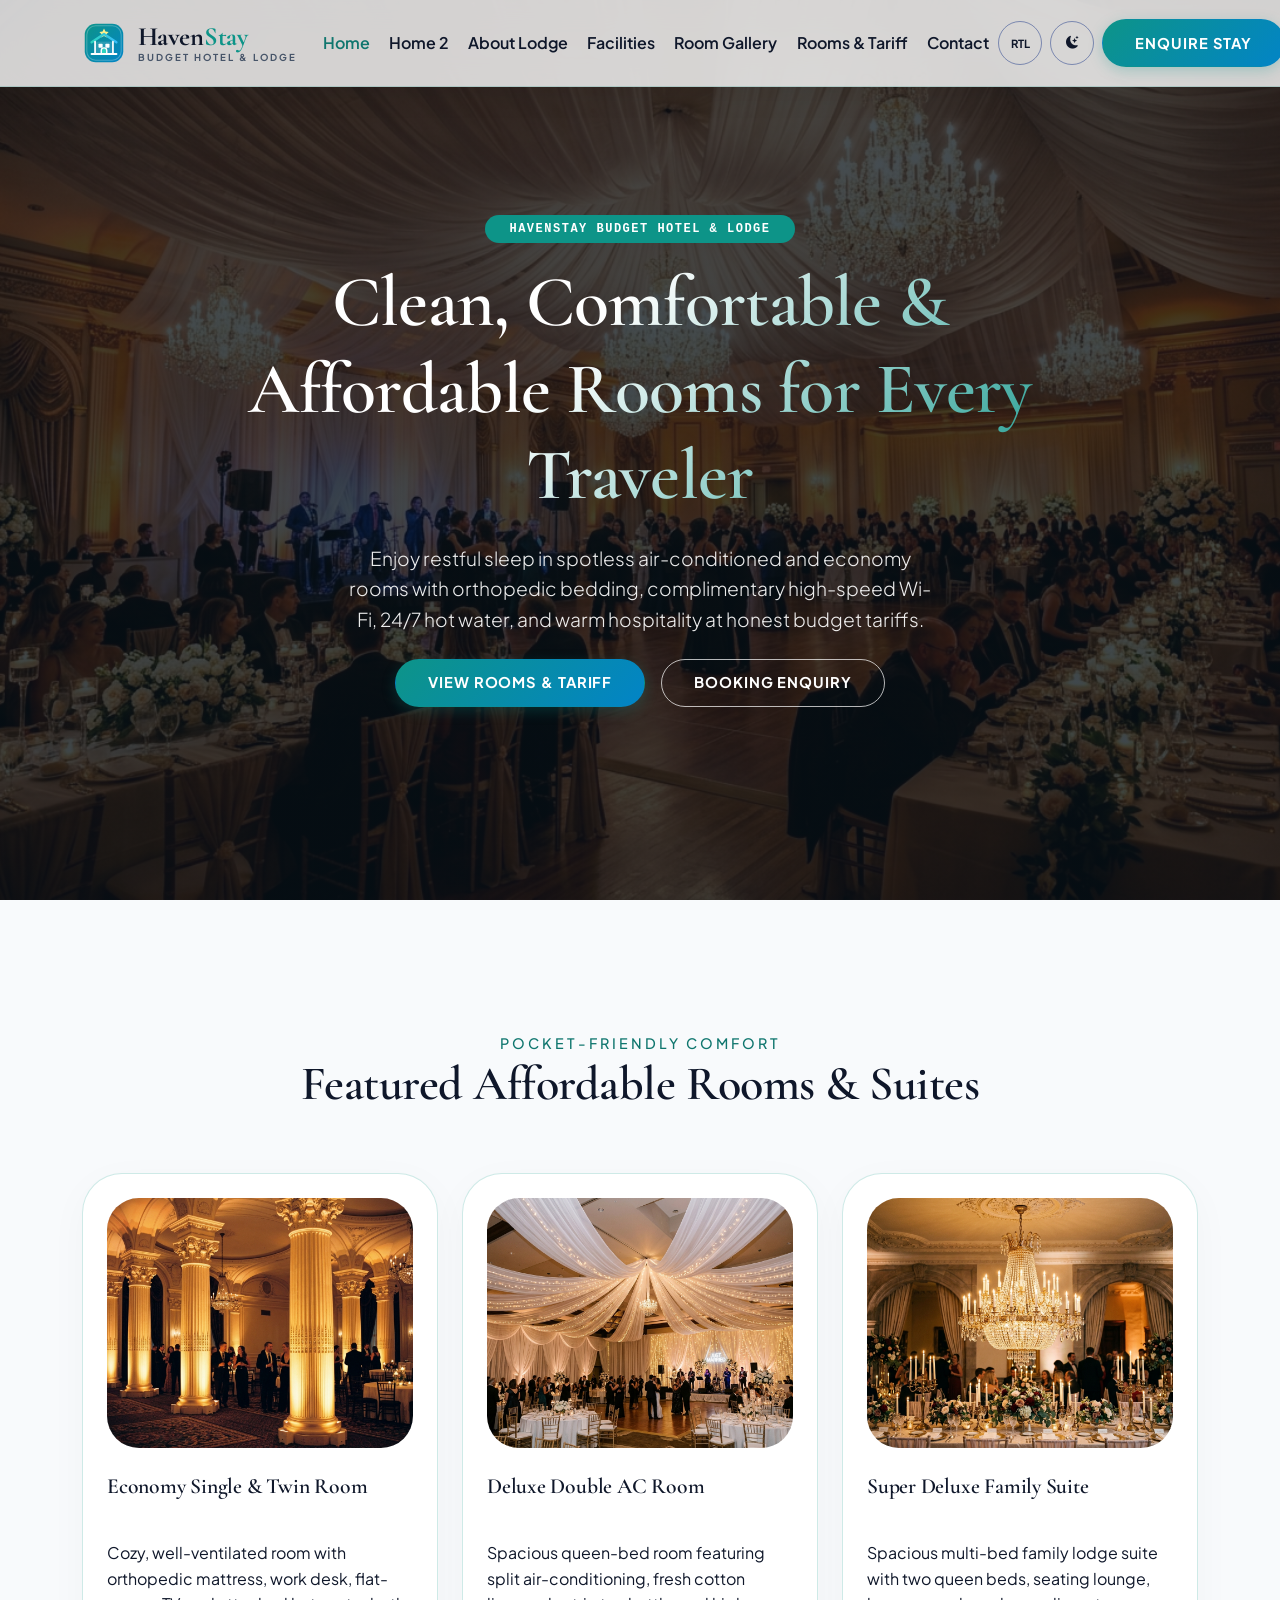
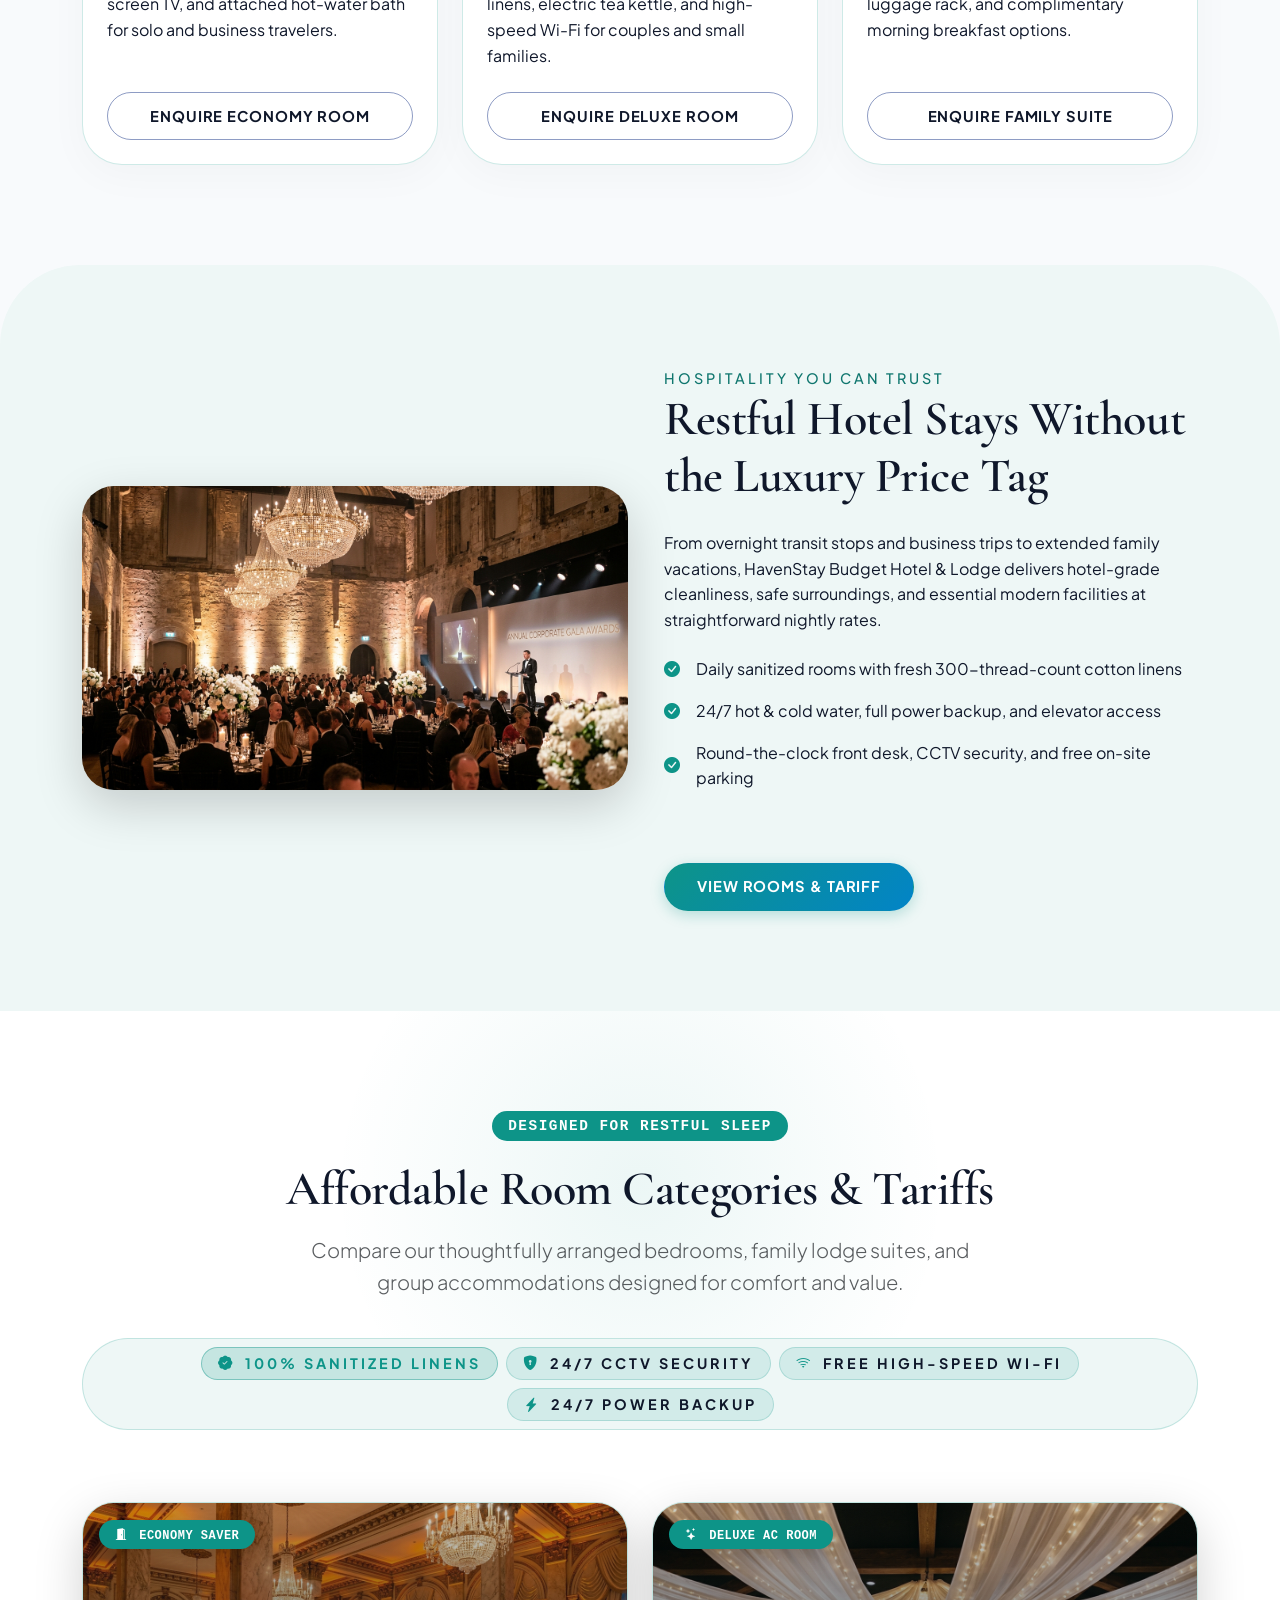
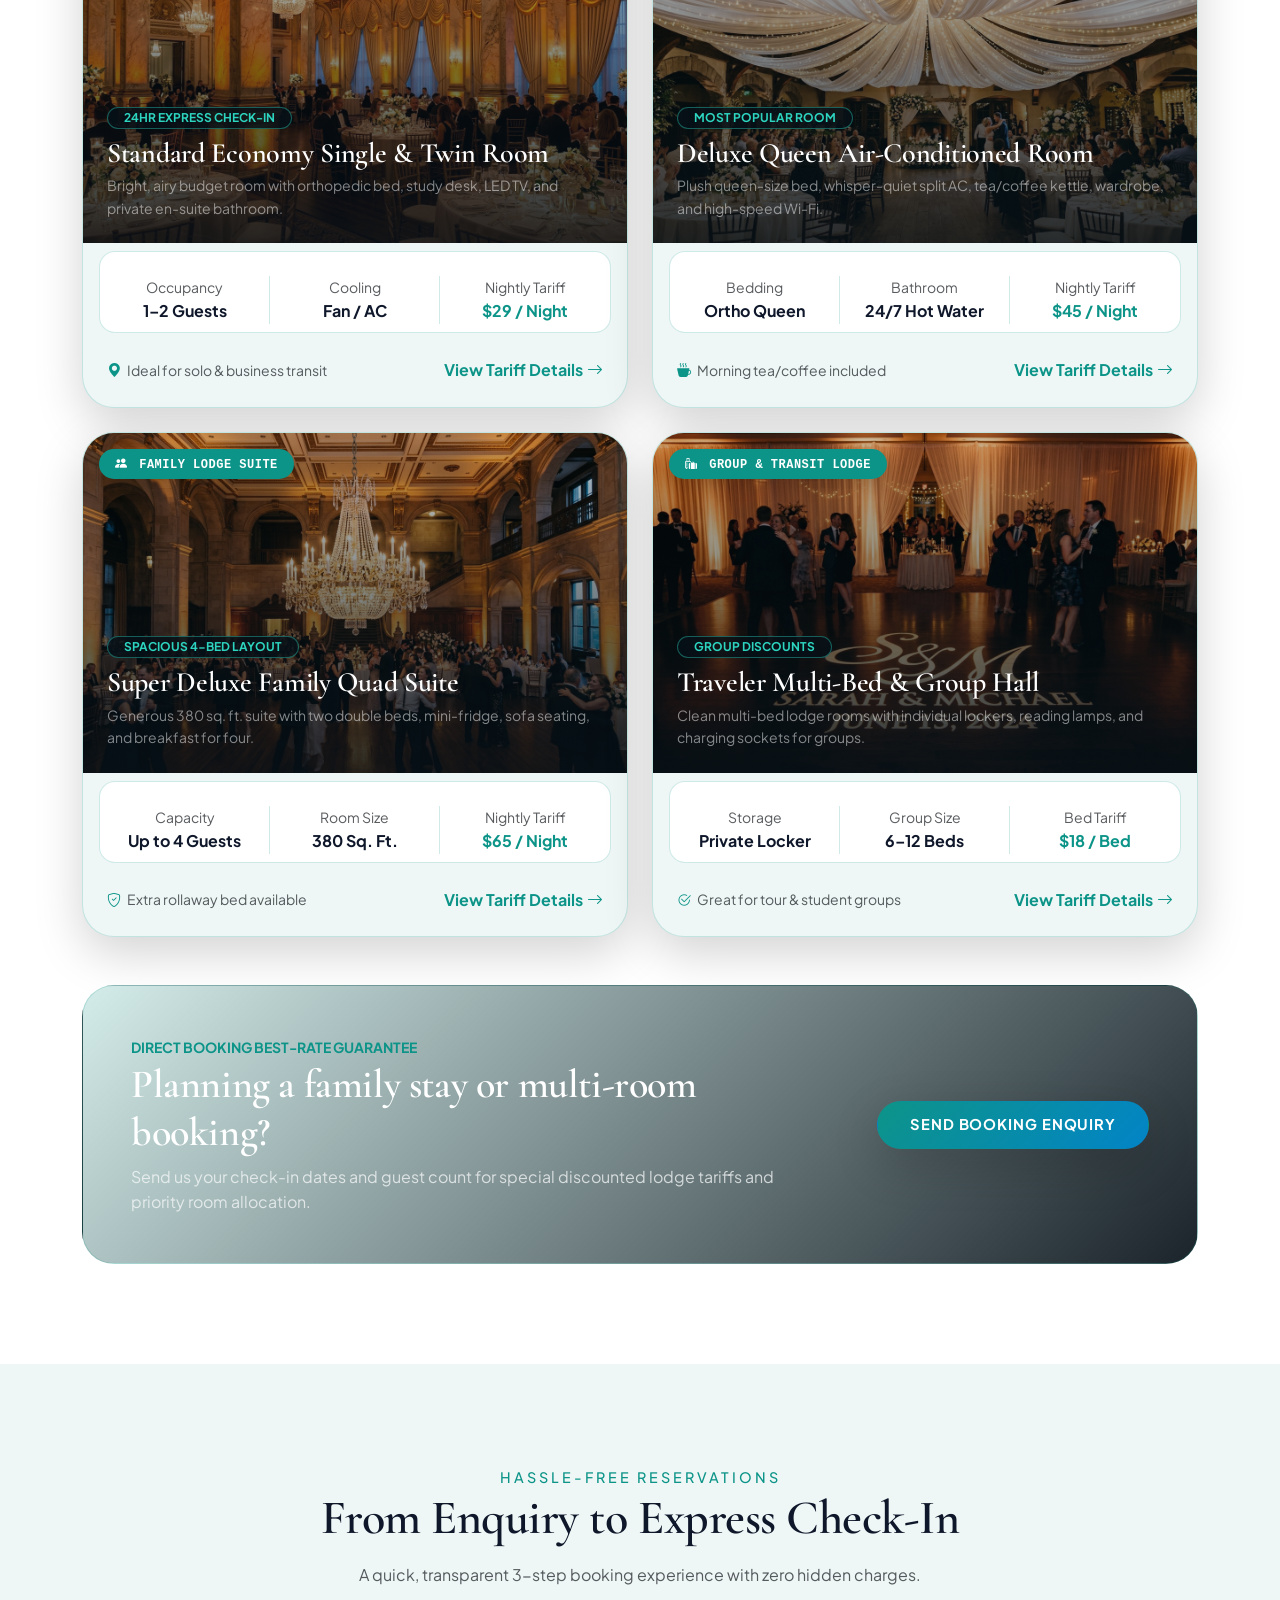
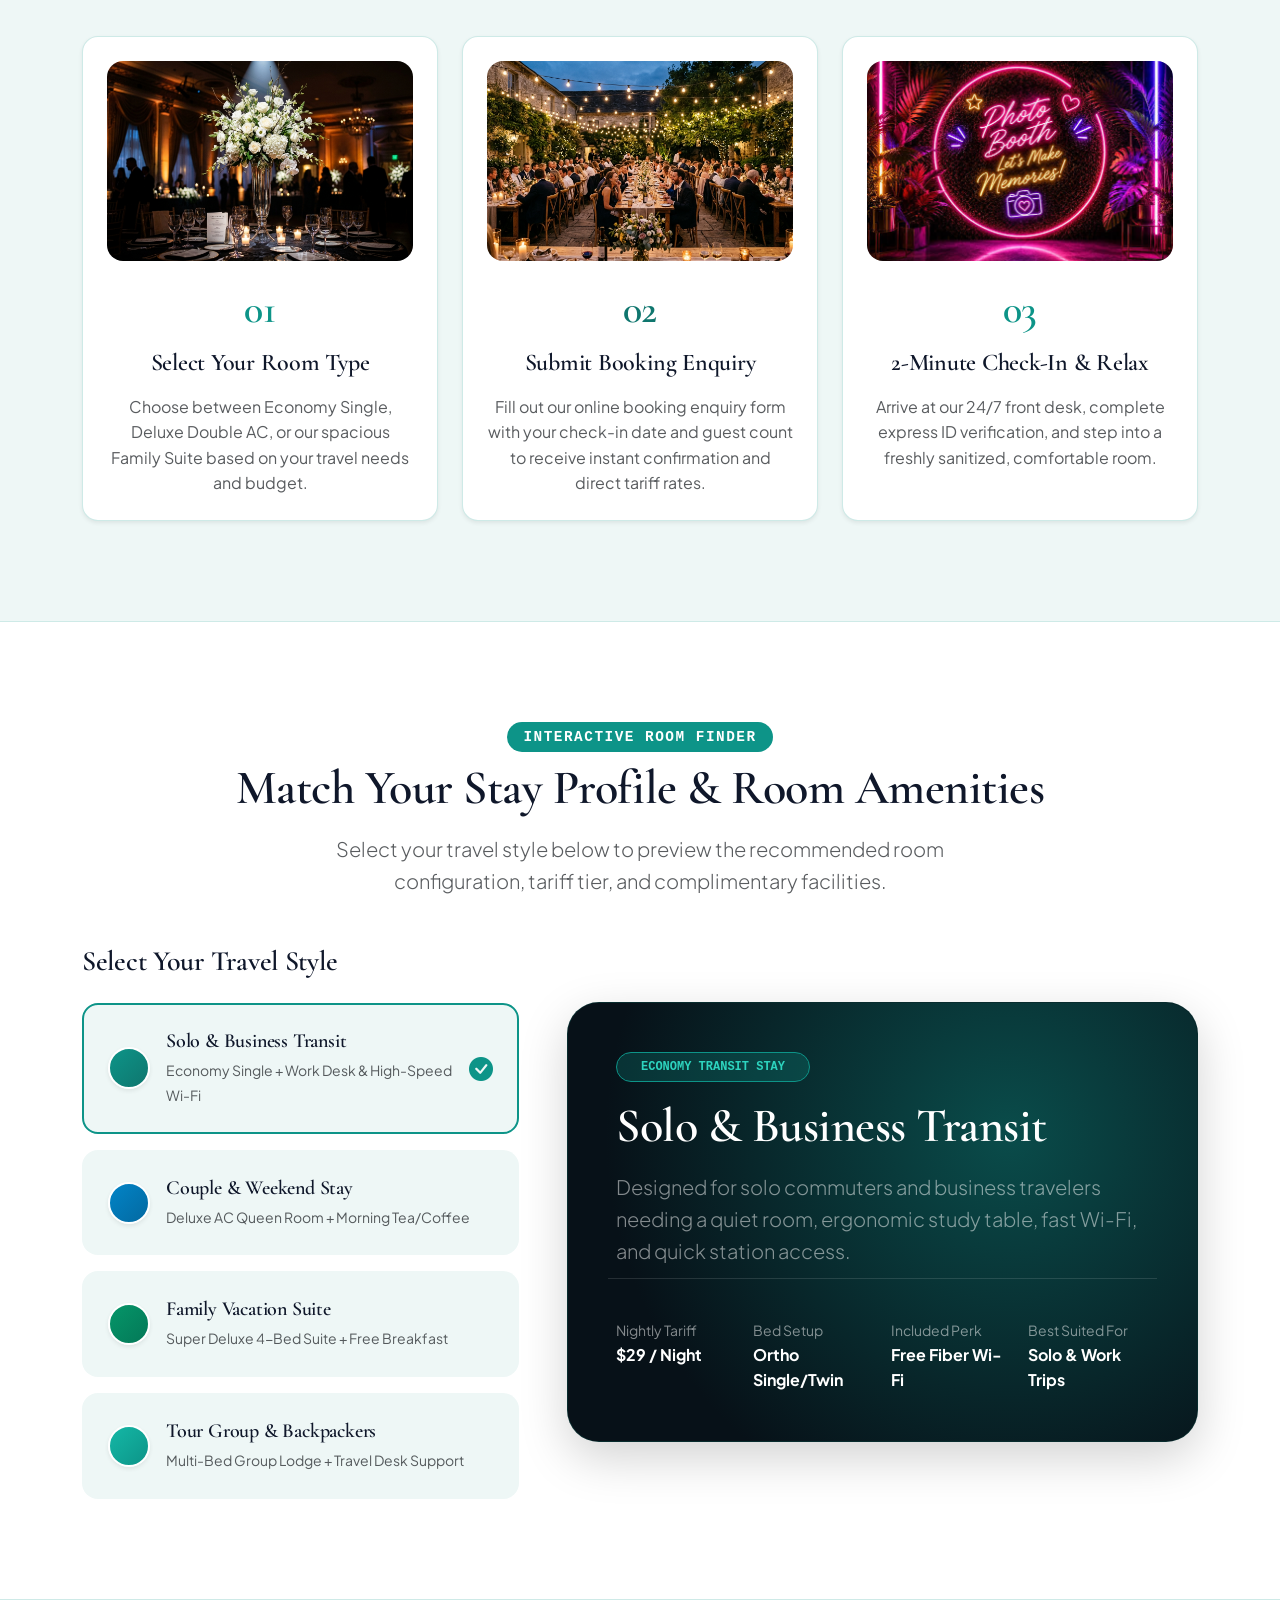
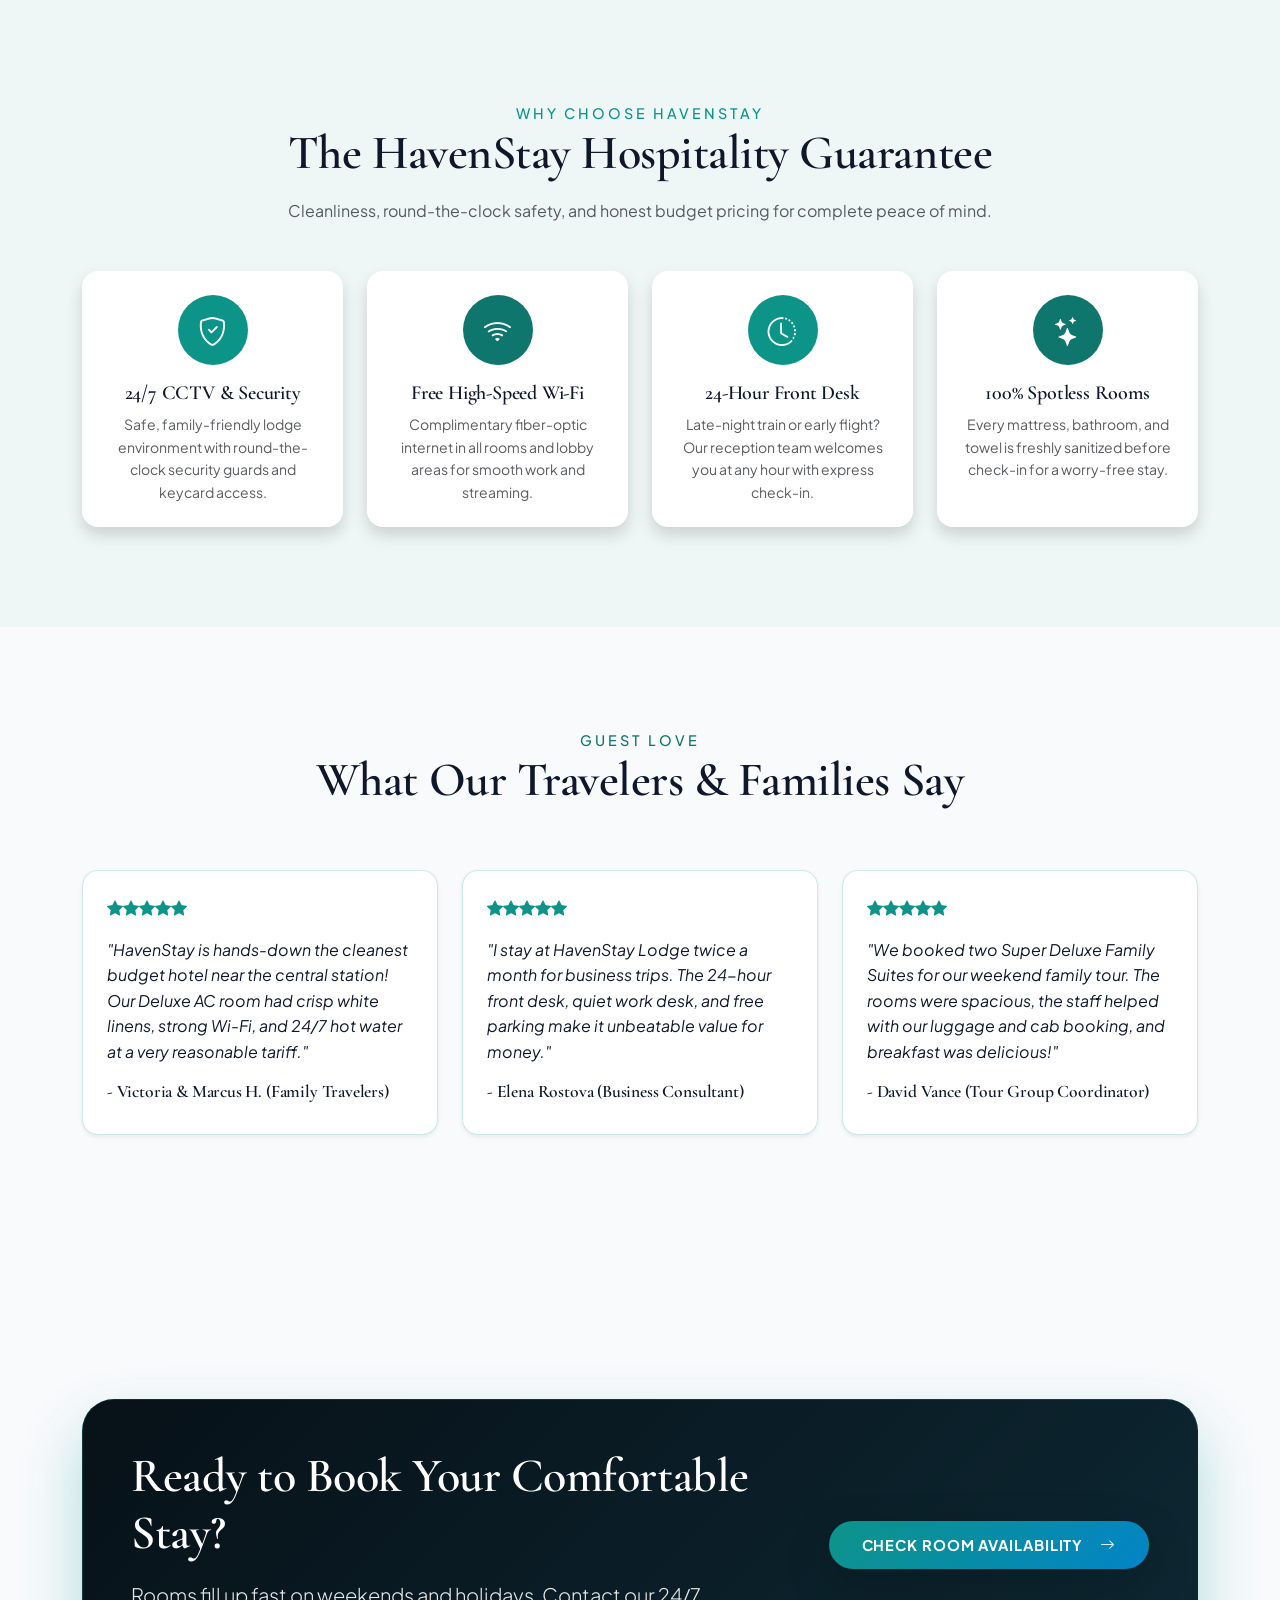
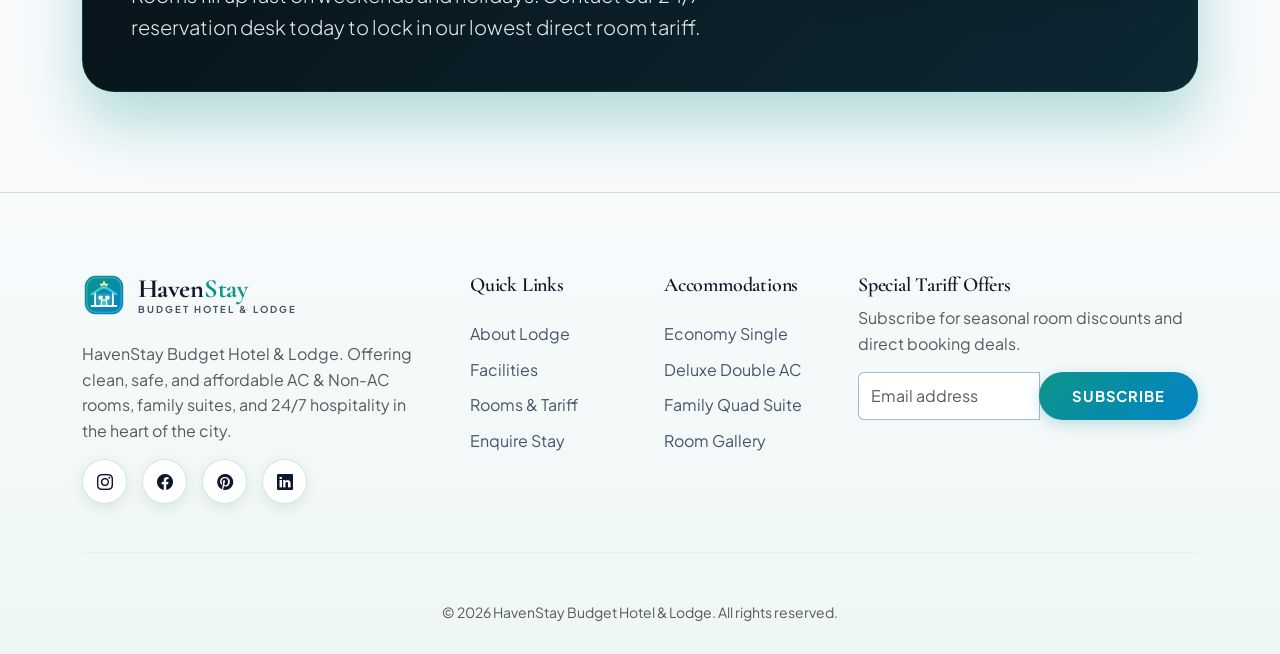
==== index.html @ b297f80d "Initial commit - HavenStay Budget Hotel & Lodge website" ====
<!DOCTYPE html>
<html lang="en">
<head>
    <meta charset="UTF-8">
    <meta name="viewport" content="width=device-width, initial-scale=1.0">
    <title>HavenStay Budget Hotel & Lodge | Clean, Comfortable & Affordable Rooms</title>
    <link rel="icon" href="assets/images/favicon.svg" type="image/svg+xml">
    <meta name="description" content="HavenStay Budget Hotel & Lodge offering clean, comfortable, and affordable single, double AC, and family suite rooms with 24/7 front desk, free Wi-Fi, and easy booking enquiry.">
    
    <!-- Bootstrap 5 CDN -->
    <link href="https://cdn.jsdelivr.net/npm/bootstrap@5.3.0/dist/css/bootstrap.min.css" rel="stylesheet">
    <!-- Bootstrap Icons -->
    <link rel="stylesheet" href="https://cdn.jsdelivr.net/npm/bootstrap-icons@1.11.0/font/bootstrap-icons.css">
    
    <!-- Custom CSS -->
    <link rel="stylesheet" href="assets/css/style.css">
    <link rel="stylesheet" href="assets/css/dark-mode.css">
    <link rel="stylesheet" href="assets/css/rtl.css">
    
    <style>
        .hero-section {
            background: linear-gradient(rgba(7, 17, 24, 0.74), rgba(7, 17, 24, 0.78)), url('assets/images/hero_event_lighting.jpg');
            background-size: cover;
            background-position: center;
            min-height: 100vh;
            display: flex;
            align-items: center;
            color: #ffffff;
        }
        
        .hero-content h1 {
            background: linear-gradient(135deg, #ffffff 40%, var(--sunflower-yellow));
            -webkit-background-clip: text;
            background-clip: text;
            -webkit-text-fill-color: transparent;
            margin-bottom: 1.5rem;
            font-family: var(--font-heading);
            font-weight: 700 !important;
        }
        
        .hero-content p {
            color: rgba(255, 255, 255, 0.92) !important;
            font-size: 1.2rem;
        }
    </style>
</head>
<body data-theme="light">

    <!-- Navbar -->
    <nav class="navbar navbar-expand-xl navbar-custom">
        <div class="container">
            <a class="navbar-brand" href="index.html">
                <span class="brand-icon-wrapper">
                    <img src="assets/images/favicon.svg" alt="HavenStay Budget Hotel & Lodge" width="40" height="40">
                </span>
                <span class="brand-text-block">
                    <span class="brand-title">Haven<span class="brand-accent">Stay</span></span>
                    <span class="brand-tagline">Budget Hotel & Lodge</span>
                </span>
            </a>
            <button class="navbar-toggler" type="button" data-bs-toggle="collapse" data-bs-target="#navbarNav">
                <span class="navbar-toggler-icon"></span>
            </button>
            <div class="collapse navbar-collapse" id="navbarNav">
                <ul class="navbar-nav mx-auto">
                    <li class="nav-item"><a class="nav-link active" href="index.html">Home</a></li>
                    <li class="nav-item"><a class="nav-link" href="home-2.html">Home 2</a></li>
                    <li class="nav-item"><a class="nav-link" href="about.html">About Lodge</a></li>
                    <li class="nav-item"><a class="nav-link" href="services.html">Facilities</a></li>
                    <li class="nav-item"><a class="nav-link" href="gallery.html">Room Gallery</a></li>
                    <li class="nav-item"><a class="nav-link" href="pricing.html">Rooms & Tariff</a></li>
                    <li class="nav-item"><a class="nav-link" href="contact.html">Contact</a></li>
                    <li class="nav-item d-lg-none mt-2">
                        <div class="d-flex gap-2 px-2 pb-2">
                            <button class="btn btn-project btn-primary-fest btn-sm flex-fill" onclick="location.href='quote.html'">Enquire Stay</button>
                        </div>
                    </li>
                </ul>
                <div class="d-flex align-items-center gap-2">
                    <button id="rtl-toggle" class="btn btn-outline-fest nav-icon-btn btn-sm fw-bold" style="font-size: 0.7rem; padding: 0.25rem 0.5rem;">RTL</button>
                    <button id="theme-toggle" class="btn btn-outline-fest nav-icon-btn btn-sm" style="padding: 0.25rem 0.5rem;"><i class="bi bi-moon-stars-fill" style="font-size: 0.8rem;"></i></button>
                    <button class="btn btn-project btn-primary-fest btn-sm d-none d-lg-block" onclick="location.href='quote.html'">Enquire Stay</button>
                </div>
            </div>
        </div>
    </nav>

    <!-- Hero Section -->
    <header class="hero-section">
        <div class="container">
            <div class="row align-items-center justify-content-center">
                <div class="col-lg-9 hero-content text-center" style="z-index: 1;">
                    <span class="badge bg-warning text-dark mb-3 px-4 py-2 rounded-pill text-uppercase font-monospace fw-bold" style="letter-spacing: 1.5px;">HavenStay Budget Hotel & Lodge</span>
                    <h1 class="display-3 fw-bold">Clean, Comfortable & Affordable Rooms for Every Traveler</h1>
                    <p class="mx-auto lead mb-4">Enjoy restful sleep in spotless air-conditioned and economy rooms with orthopedic bedding, complimentary high-speed Wi-Fi, 24/7 hot water, and warm hospitality at honest budget tariffs.</p>
                    <div class="d-grid gap-3 d-sm-flex justify-content-sm-center">
                        <a href="pricing.html" class="btn btn-project btn-primary-fest px-5 py-3 fs-6">View Rooms & Tariff</a>
                        <a href="quote.html" class="btn btn-project btn-outline-light px-5 py-3 fs-6" style="border: 1px solid rgba(255, 255, 255, 0.7) !important;">Booking Enquiry</a>
                    </div>
                </div>
            </div>
        </div>
    </header>

    <!-- Section 1: Featured Affordable Rooms -->
    <section class="section-padding">
        <div class="container">
            <div class="section-title">
                <span>Pocket-Friendly Comfort</span>
                <h2>Featured Affordable Rooms & Suites</h2>
            </div>
            <div class="row g-4">
                <div class="col-lg-4 col-md-6">
                    <div class="service-card text-center text-lg-start">
                        <div class="img-wrapper">
                            <img src="assets/images/uplighting_service.jpg" alt="Economy Single & Twin Room">
                        </div>
                        <h3>Economy Single & Twin Room</h3>
                        <p>Cozy, well-ventilated room with orthopedic mattress, work desk, flat-screen TV, and attached hot-water bath for solo and business travelers.</p>
                        <a href="quote.html" class="btn btn-outline-fest w-100">Enquire Economy Room</a>
                    </div>
                </div>
                <div class="col-lg-4 col-md-6">
                    <div class="service-card text-center text-lg-start">
                        <div class="img-wrapper">
                            <img src="assets/images/draping_service.jpg" alt="Deluxe Double AC Room">
                        </div>
                        <h3>Deluxe Double AC Room</h3>
                        <p>Spacious queen-bed room featuring split air-conditioning, fresh cotton linens, electric tea kettle, and high-speed Wi-Fi for couples and small families.</p>
                        <a href="quote.html" class="btn btn-outline-fest w-100">Enquire Deluxe Room</a>
                    </div>
                </div>
                <div class="col-lg-4 col-md-6 mx-auto">
                    <div class="service-card text-center text-lg-start">
                        <div class="img-wrapper">
                            <img src="assets/images/chandelier_rental.jpg" alt="Super Deluxe Family Suite">
                        </div>
                        <h3>Super Deluxe Family Suite</h3>
                        <p>Spacious multi-bed family lodge suite with two queen beds, seating lounge, luggage rack, and complimentary morning breakfast options.</p>
                        <a href="quote.html" class="btn btn-outline-fest w-100">Enquire Family Suite</a>
                    </div>
                </div>
            </div>
        </div>
    </section>

    <!-- Section 2: Comprehensive Lodge Care & Comfort Promise -->
    <section class="section-padding" style="background: var(--secondary-bg); border-radius: 5rem 5rem 0 0;">
        <div class="container">
            <div class="row align-items-center">
                <div class="col-lg-6 mb-4 mb-lg-0">
                    <img src="assets/images/gallery_night_gala.jpg" class="img-fluid rounded-5 shadow-lg" alt="HavenStay Budget Hotel Interior" style="max-height: 420px; width: 100%; object-fit: cover;">
                </div>
                <div class="col-lg-6 px-lg-4 text-center text-lg-start">
                    <div class="section-title text-center text-lg-start mb-4">
                        <span>Hospitality You Can Trust</span>
                        <h2>Restful Hotel Stays Without the Luxury Price Tag</h2>
                    </div>
                    <p class="mb-4">From overnight transit stops and business trips to extended family vacations, HavenStay Budget Hotel & Lodge delivers hotel-grade cleanliness, safe surroundings, and essential modern facilities at straightforward nightly rates.</p>
                    <ul class="list-unstyled mb-5 d-inline-block text-start">
                        <li class="mb-3 d-flex align-items-center gap-3"><i class="bi bi-check-circle-fill text-warning"></i> Daily sanitized rooms with fresh 300-thread-count cotton linens</li>
                        <li class="mb-3 d-flex align-items-center gap-3"><i class="bi bi-check-circle-fill text-warning"></i> 24/7 hot & cold water, full power backup, and elevator access</li>
                        <li class="mb-3 d-flex align-items-center gap-3"><i class="bi bi-check-circle-fill text-warning"></i> Round-the-clock front desk, CCTV security, and free on-site parking</li>
                    </ul>
                    <div class="mt-2">
                        <a href="pricing.html" class="btn btn-project btn-primary-fest">View Rooms & Tariff</a>
                    </div>
                </div>
            </div>
        </div>
    </section>

    <!-- Unique Section 1: Room Categories & Lodge Showcase Grid -->
    <section class="section-padding position-relative" style="background: var(--card-bg); overflow: hidden;">
        <!-- Subtle background accent glow -->
        <div class="position-absolute top-0 start-50 translate-middle-x" style="width: 800px; height: 350px; background: radial-gradient(circle, rgba(13, 148, 136, 0.08) 0%, transparent 70%); pointer-events: none;"></div>

        <div class="container position-relative z-1">
            <div class="section-title text-center mb-5">
                <span class="badge bg-warning text-dark px-3 py-2 rounded-pill font-monospace text-uppercase mb-3" style="letter-spacing: 1.5px;">Designed For Restful Sleep</span>
                <h2 class="display-5 fw-bolder text-main mt-1">Affordable Room Categories & Tariffs</h2>
                <p class="text-muted mt-2 lead mx-auto" style="max-width: 680px;">Compare our thoughtfully arranged bedrooms, family lodge suites, and group accommodations designed for comfort and value.</p>
                
                <!-- Category Highlights -->
                <div class="d-inline-flex flex-wrap justify-content-center gap-2 mt-4 p-2 rounded-pill border" style="background: var(--secondary-bg); border-color: var(--border-color) !important;">
                    <span class="badge rounded-pill px-3 py-2 fw-bold" style="background: rgba(13, 148, 136, 0.18) !important; color: var(--sunflower-yellow) !important; border: 1px solid rgba(13, 148, 136, 0.4) !important;"><i class="bi bi-patch-check-fill me-1"></i> 100% SANITIZED LINENS</span>
                    <span class="badge rounded-pill px-3 py-2 fw-bold" style="background: rgba(13, 148, 136, 0.12) !important; color: var(--text-main) !important; border: 1px solid var(--border-color) !important;"><i class="bi bi-shield-lock-fill me-1 text-warning"></i> 24/7 CCTV SECURITY</span>
                    <span class="badge rounded-pill px-3 py-2 fw-bold" style="background: rgba(13, 148, 136, 0.12) !important; color: var(--text-main) !important; border: 1px solid var(--border-color) !important;"><i class="bi bi-wifi me-1 text-warning"></i> FREE HIGH-SPEED WI-FI</span>
                    <span class="badge rounded-pill px-3 py-2 fw-bold" style="background: rgba(13, 148, 136, 0.12) !important; color: var(--text-main) !important; border: 1px solid var(--border-color) !important;"><i class="bi bi-lightning-charge-fill me-1 text-warning"></i> 24/7 POWER BACKUP</span>
                </div>
            </div>

            <div class="row g-4 mt-2">
                <!-- Room Category 1 -->
                <div class="col-lg-6">
                    <div class="transformation-card rounded-5 overflow-hidden shadow-lg position-relative h-100 border group" style="border-color: var(--border-color) !important; background: var(--secondary-bg); transition: all 0.4s ease;">
                        <div class="transform-img-wrap position-relative overflow-hidden" style="height: 340px;">
                            <img src="assets/images/gallery_ballroom_uplighting.jpg" class="w-100 h-100 object-fit-cover transform-zoom" alt="Cozy Economy Single Room">
                            <div class="position-absolute top-0 start-0 w-100 h-100" style="background: linear-gradient(180deg, rgba(7,17,24,0.2) 0%, rgba(7,17,24,0.85) 100%);"></div>
                            
                            <div class="position-absolute top-0 start-0 p-3">
                                <span class="badge px-3 py-2 rounded-pill font-monospace fw-bolder shadow" style="background: #0d9488 !important; color: #ffffff !important; letter-spacing: 0.5px;">
                                    <i class="bi bi-door-open-fill me-1"></i> ECONOMY SAVER
                                </span>
                            </div>
                            
                            <div class="position-absolute bottom-0 start-0 end-0 p-4">
                                <span class="badge mb-2 px-3 py-1 rounded-pill fw-bold border" style="background: rgba(7, 17, 24, 0.85) !important; color: #2dd4bf !important; border-color: rgba(45, 212, 191, 0.4) !important;">24HR EXPRESS CHECK-IN</span>
                                <h3 class="text-white fw-bold mb-1" style="font-family: var(--font-heading);">Standard Economy Single & Twin Room</h3>
                                <p class="text-white-50 small mb-0">Bright, airy budget room with orthopedic bed, study desk, LED TV, and private en-suite bathroom.</p>
                            </div>
                        </div>
                        
                        <div class="p-4">
                            <div class="row g-3 py-2 mb-3 rounded-4" style="background: var(--card-bg); border: 1px solid var(--border-color);">
                                <div class="col-4 text-center border-end" style="border-color: var(--border-color) !important;">
                                    <span class="d-block small text-muted">Occupancy</span>
                                    <strong class="text-main">1–2 Guests</strong>
                                </div>
                                <div class="col-4 text-center border-end" style="border-color: var(--border-color) !important;">
                                    <span class="d-block small text-muted">Cooling</span>
                                    <strong class="text-main">Fan / AC</strong>
                                </div>
                                <div class="col-4 text-center">
                                    <span class="d-block small text-muted">Nightly Tariff</span>
                                    <strong class="text-warning">$29 / Night</strong>
                                </div>
                            </div>
                            <div class="d-flex align-items-center justify-content-between pt-2">
                                <span class="small text-muted"><i class="bi bi-geo-alt-fill me-1 text-warning"></i> Ideal for solo & business transit</span>
                                <a href="pricing.html" class="fw-bold text-warning text-decoration-none d-inline-flex align-items-center gap-1 hover-arrow">
                                    View Tariff Details <i class="bi bi-arrow-right"></i>
                                </a>
                            </div>
                        </div>
                    </div>
                </div>

                <!-- Room Category 2 -->
                <div class="col-lg-6">
                    <div class="transformation-card rounded-5 overflow-hidden shadow-lg position-relative h-100 border group" style="border-color: var(--border-color) !important; background: var(--secondary-bg); transition: all 0.4s ease;">
                        <div class="transform-img-wrap position-relative overflow-hidden" style="height: 340px;">
                            <img src="assets/images/gallery_ceiling_canopy.jpg" class="w-100 h-100 object-fit-cover transform-zoom" alt="Deluxe Double AC Room">
                            <div class="position-absolute top-0 start-0 w-100 h-100" style="background: linear-gradient(180deg, rgba(7,17,24,0.2) 0%, rgba(7,17,24,0.85) 100%);"></div>
                            
                            <div class="position-absolute top-0 start-0 p-3">
                                <span class="badge px-3 py-2 rounded-pill font-monospace fw-bolder shadow" style="background: #0d9488 !important; color: #ffffff !important; letter-spacing: 0.5px;">
                                    <i class="bi bi-stars me-1"></i> DELUXE AC ROOM
                                </span>
                            </div>
                            
                            <div class="position-absolute bottom-0 start-0 end-0 p-4">
                                <span class="badge mb-2 px-3 py-1 rounded-pill fw-bold border" style="background: rgba(7, 17, 24, 0.85) !important; color: #2dd4bf !important; border-color: rgba(45, 212, 191, 0.4) !important;">MOST POPULAR ROOM</span>
                                <h3 class="text-white fw-bold mb-1" style="font-family: var(--font-heading);">Deluxe Queen Air-Conditioned Room</h3>
                                <p class="text-white-50 small mb-0">Plush queen-size bed, whisper-quiet split AC, tea/coffee kettle, wardrobe, and high-speed Wi-Fi.</p>
                            </div>
                        </div>
                        
                        <div class="p-4">
                            <div class="row g-3 py-2 mb-3 rounded-4" style="background: var(--card-bg); border: 1px solid var(--border-color);">
                                <div class="col-4 text-center border-end" style="border-color: var(--border-color) !important;">
                                    <span class="d-block small text-muted">Bedding</span>
                                    <strong class="text-main">Ortho Queen</strong>
                                </div>
                                <div class="col-4 text-center border-end" style="border-color: var(--border-color) !important;">
                                    <span class="d-block small text-muted">Bathroom</span>
                                    <strong class="text-main">24/7 Hot Water</strong>
                                </div>
                                <div class="col-4 text-center">
                                    <span class="d-block small text-muted">Nightly Tariff</span>
                                    <strong class="text-warning">$45 / Night</strong>
                                </div>
                            </div>
                            <div class="d-flex align-items-center justify-content-between pt-2">
                                <span class="small text-muted"><i class="bi bi-cup-hot-fill me-1 text-warning"></i> Morning tea/coffee included</span>
                                <a href="pricing.html" class="fw-bold text-warning text-decoration-none d-inline-flex align-items-center gap-1 hover-arrow">
                                    View Tariff Details <i class="bi bi-arrow-right"></i>
                                </a>
                            </div>
                        </div>
                    </div>
                </div>

                <!-- Room Category 3 -->
                <div class="col-lg-6">
                    <div class="transformation-card rounded-5 overflow-hidden shadow-lg position-relative h-100 border group" style="border-color: var(--border-color) !important; background: var(--secondary-bg); transition: all 0.4s ease;">
                        <div class="transform-img-wrap position-relative overflow-hidden" style="height: 340px;">
                            <img src="assets/images/gallery_chandelier_rigging.jpg" class="w-100 h-100 object-fit-cover transform-zoom" alt="Executive Family Quad Suite">
                            <div class="position-absolute top-0 start-0 w-100 h-100" style="background: linear-gradient(180deg, rgba(7,17,24,0.2) 0%, rgba(7,17,24,0.85) 100%);"></div>
                            
                            <div class="position-absolute top-0 start-0 p-3">
                                <span class="badge px-3 py-2 rounded-pill font-monospace fw-bolder shadow" style="background: #0d9488 !important; color: #ffffff !important; letter-spacing: 0.5px;">
                                    <i class="bi bi-people-fill me-1"></i> FAMILY LODGE SUITE
                                </span>
                            </div>
                            
                            <div class="position-absolute bottom-0 start-0 end-0 p-4">
                                <span class="badge mb-2 px-3 py-1 rounded-pill fw-bold border" style="background: rgba(7, 17, 24, 0.85) !important; color: #2dd4bf !important; border-color: rgba(45, 212, 191, 0.4) !important;">SPACIOUS 4-BED LAYOUT</span>
                                <h3 class="text-white fw-bold mb-1" style="font-family: var(--font-heading);">Super Deluxe Family Quad Suite</h3>
                                <p class="text-white-50 small mb-0">Generous 380 sq. ft. suite with two double beds, mini-fridge, sofa seating, and breakfast for four.</p>
                            </div>
                        </div>
                        
                        <div class="p-4">
                            <div class="row g-3 py-2 mb-3 rounded-4" style="background: var(--card-bg); border: 1px solid var(--border-color);">
                                <div class="col-4 text-center border-end" style="border-color: var(--border-color) !important;">
                                    <span class="d-block small text-muted">Capacity</span>
                                    <strong class="text-main">Up to 4 Guests</strong>
                                </div>
                                <div class="col-4 text-center border-end" style="border-color: var(--border-color) !important;">
                                    <span class="d-block small text-muted">Room Size</span>
                                    <strong class="text-main">380 Sq. Ft.</strong>
                                </div>
                                <div class="col-4 text-center">
                                    <span class="d-block small text-muted">Nightly Tariff</span>
                                    <strong class="text-warning">$65 / Night</strong>
                                </div>
                            </div>
                            <div class="d-flex align-items-center justify-content-between pt-2">
                                <span class="small text-muted"><i class="bi bi-shield-check me-1 text-warning"></i> Extra rollaway bed available</span>
                                <a href="pricing.html" class="fw-bold text-warning text-decoration-none d-inline-flex align-items-center gap-1 hover-arrow">
                                    View Tariff Details <i class="bi bi-arrow-right"></i>
                                </a>
                            </div>
                        </div>
                    </div>
                </div>

                <!-- Room Category 4 -->
                <div class="col-lg-6">
                    <div class="transformation-card rounded-5 overflow-hidden shadow-lg position-relative h-100 border group" style="border-color: var(--border-color) !important; background: var(--secondary-bg); transition: all 0.4s ease;">
                        <div class="transform-img-wrap position-relative overflow-hidden" style="height: 340px;">
                            <img src="assets/images/gallery_monogram_gobo.jpg" class="w-100 h-100 object-fit-cover transform-zoom" alt="Group & Traveler Dormitory Lodge">
                            <div class="position-absolute top-0 start-0 w-100 h-100" style="background: linear-gradient(180deg, rgba(7,17,24,0.2) 0%, rgba(7,17,24,0.85) 100%);"></div>
                            
                            <div class="position-absolute top-0 start-0 p-3">
                                <span class="badge px-3 py-2 rounded-pill font-monospace fw-bolder shadow" style="background: #0d9488 !important; color: #ffffff !important; letter-spacing: 0.5px;">
                                    <i class="bi bi-luggage-fill me-1"></i> GROUP & TRANSIT LODGE
                                </span>
                            </div>
                            
                            <div class="position-absolute bottom-0 start-0 end-0 p-4">
                                <span class="badge mb-2 px-3 py-1 rounded-pill fw-bold border" style="background: rgba(7, 17, 24, 0.85) !important; color: #2dd4bf !important; border-color: rgba(45, 212, 191, 0.4) !important;">GROUP DISCOUNTS</span>
                                <h3 class="text-white fw-bold mb-1" style="font-family: var(--font-heading);">Traveler Multi-Bed & Group Hall</h3>
                                <p class="text-white-50 small mb-0">Clean multi-bed lodge rooms with individual lockers, reading lamps, and charging sockets for groups.</p>
                            </div>
                        </div>
                        
                        <div class="p-4">
                            <div class="row g-3 py-2 mb-3 rounded-4" style="background: var(--card-bg); border: 1px solid var(--border-color);">
                                <div class="col-4 text-center border-end" style="border-color: var(--border-color) !important;">
                                    <span class="d-block small text-muted">Storage</span>
                                    <strong class="text-main">Private Locker</strong>
                                </div>
                                <div class="col-4 text-center border-end" style="border-color: var(--border-color) !important;">
                                    <span class="d-block small text-muted">Group Size</span>
                                    <strong class="text-main">6–12 Beds</strong>
                                </div>
                                <div class="col-4 text-center">
                                    <span class="d-block small text-muted">Bed Tariff</span>
                                    <strong class="text-warning">$18 / Bed</strong>
                                </div>
                            </div>
                            <div class="d-flex align-items-center justify-content-between pt-2">
                                <span class="small text-muted"><i class="bi bi-check2-circle me-1 text-warning"></i> Great for tour & student groups</span>
                                <a href="pricing.html" class="fw-bold text-warning text-decoration-none d-inline-flex align-items-center gap-1 hover-arrow">
                                    View Tariff Details <i class="bi bi-arrow-right"></i>
                                </a>
                            </div>
                        </div>
                    </div>
                </div>
            </div>

            <!-- Interactive Conversion CTA Banner -->
            <div class="mt-5 p-4 p-md-5 rounded-5 border text-center position-relative overflow-hidden" style="background: linear-gradient(135deg, rgba(13,148,136,0.18) 0%, rgba(7,17,24,0.92) 100%), var(--card-bg); border-color: var(--border-color) !important;">
                <div class="row align-items-center justify-content-between g-4">
                    <div class="col-lg-8 text-center text-lg-start">
                        <span class="text-warning fw-bold text-uppercase small tracking-wider">Direct Booking Best-Rate Guarantee</span>
                        <h3 class="display-6 fw-bold text-white mb-2" style="font-family: var(--font-heading);">Planning a family stay or multi-room booking?</h3>
                        <p class="text-light opacity-75 mb-0">Send us your check-in dates and guest count for special discounted lodge tariffs and priority room allocation.</p>
                    </div>
                    <div class="col-lg-4 text-center text-lg-end">
                        <a href="quote.html" class="btn btn-project btn-primary-fest rounded-pill px-4 py-3 fw-bold shadow-lg">Send Booking Enquiry</a>
                    </div>
                </div>
            </div>
        </div>

        <style>
            .transform-zoom {
                transition: transform 0.7s cubic-bezier(0.25, 1, 0.5, 1);
            }
            .transformation-card:hover .transform-zoom {
                transform: scale(1.08);
            }
            .transformation-card:hover {
                transform: translateY(-6px);
                border-color: rgba(13, 148, 136, 0.45) !important;
                box-shadow: 0 20px 40px rgba(0, 0, 0, 0.25) !important;
            }
            .hover-arrow i {
                transition: transform 0.3s ease;
            }
            .hover-arrow:hover i {
                transform: translateX(4px);
            }
        </style>
    </section>

    <!-- Section 4: How It Works / Easy Booking Process -->
    <section class="section-padding" style="background: var(--secondary-bg);">
        <div class="container">
            <div class="section-title text-center mb-5">
                <span style="color: var(--sunflower-yellow);">Hassle-Free Reservations</span>
                <h2 class="text-main">From Enquiry to Express Check-In</h2>
                <p class="text-muted mt-2">A quick, transparent 3-step booking experience with zero hidden charges.</p>
            </div>
            <div class="row g-4 justify-content-center">
                <!-- Step 1 -->
                <div class="col-md-6 col-lg-4">
                    <div class="service-card p-4 text-center h-100 shadow-sm rounded-4" style="background: var(--card-bg);">
                        <img src="assets/images/gallery_pinspot_centerpiece.jpg" class="img-fluid rounded-4 mb-4" alt="Select Room Category" style="height: 200px; width: 100%; object-fit: cover;">
                        <div class="h1 fw-bold mb-3" style="color: var(--sunflower-yellow); font-family: var(--font-heading);">01</div>
                        <h4 class="text-main mb-3">Select Your Room Type</h4>
                        <p class="text-muted mb-0">Choose between Economy Single, Deluxe Double AC, or our spacious Family Suite based on your travel needs and budget.</p>
                    </div>
                </div>
                <!-- Step 2 -->
                <div class="col-md-6 col-lg-4">
                    <div class="service-card p-4 text-center h-100 shadow-sm rounded-4" style="background: var(--card-bg);">
                        <img src="assets/images/gallery_bistro_festoon.jpg" class="img-fluid rounded-4 mb-4" alt="Submit Booking Enquiry" style="height: 200px; width: 100%; object-fit: cover;">
                        <div class="h1 fw-bold mb-3" style="color: var(--sky-orange); font-family: var(--font-heading);">02</div>
                        <h4 class="text-main mb-3">Submit Booking Enquiry</h4>
                        <p class="text-muted mb-0">Fill out our online booking enquiry form with your check-in date and guest count to receive instant confirmation and direct tariff rates.</p>
                    </div>
                </div>
                <!-- Step 3 -->
                <div class="col-md-6 col-lg-4">
                    <div class="service-card p-4 text-center h-100 shadow-sm rounded-4" style="background: var(--card-bg);">
                        <img src="assets/images/g5.jpg" class="img-fluid rounded-4 mb-4" alt="Express Check-In & Relax" style="height: 200px; width: 100%; object-fit: cover;">
                        <div class="h1 fw-bold mb-3" style="color: var(--sunflower-yellow); font-family: var(--font-heading);">03</div>
                        <h4 class="text-main mb-3">2-Minute Check-In & Relax</h4>
                        <p class="text-muted mb-0">Arrive at our 24/7 front desk, complete express ID verification, and step into a freshly sanitized, comfortable room.</p>
                    </div>
                </div>
            </div>
        </div>
    </section>

    <!-- Unique Section: Interactive Room & Stay Experience Selector -->
    <section class="section-padding overflow-hidden position-relative" style="background: var(--card-bg); border-top: 1px solid var(--border-color); border-bottom: 1px solid var(--border-color);">
        <div class="container">
            <div class="section-title text-center mb-5">
                <span class="badge bg-warning text-dark px-3 py-2 rounded-pill font-monospace text-uppercase mb-2" style="letter-spacing: 1.5px;">Interactive Room Finder</span>
                <h2 class="display-5 fw-bolder text-main">Match Your Stay Profile & Room Amenities</h2>
                <p class="text-muted lead mx-auto" style="max-width: 700px;">Select your travel style below to preview the recommended room configuration, tariff tier, and complimentary facilities.</p>
            </div>

            <div class="row align-items-center g-5">
                <!-- Stay Selector Controls -->
                <div class="col-lg-5">
                    <h3 class="fw-bold mb-4" style="font-family: var(--font-heading);">Select Your Travel Style</h3>
                    <div class="d-flex flex-column gap-3" id="palette-controls">
                        <!-- Profile 1 -->
                        <div class="palette-option-card active p-4 rounded-4 cursor-pointer d-flex align-items-center justify-content-between" 
                             style="background: var(--secondary-bg); border: 2px solid var(--sunflower-yellow); transition: all 0.3s ease; cursor: pointer;"
                             onclick="switchPalette('amber', this)">
                            <div class="d-flex align-items-center gap-3">
                                <div class="palette-color-swatch rounded-circle shadow-sm" style="width: 42px; height: 42px; background: linear-gradient(135deg, #0d9488, #0f766e); border: 2px solid #fff; flex-shrink: 0;"></div>
                                <div>
                                    <h5 class="fw-bold mb-1" style="font-family: var(--font-heading);">Solo & Business Transit</h5>
                                    <span class="small text-muted">Economy Single + Work Desk & High-Speed Wi-Fi</span>
                                </div>
                            </div>
                            <i class="bi bi-check-circle-fill fs-4" style="color: var(--sunflower-yellow);"></i>
                        </div>

                        <!-- Profile 2 -->
                        <div class="palette-option-card p-4 rounded-4 cursor-pointer d-flex align-items-center justify-content-between" 
                             style="background: var(--secondary-bg); border: 2px solid transparent; transition: all 0.3s ease; cursor: pointer;"
                             onclick="switchPalette('purple', this)">
                            <div class="d-flex align-items-center gap-3">
                                <div class="palette-color-swatch rounded-circle shadow-sm" style="width: 42px; height: 42px; background: linear-gradient(135deg, #0284c7, #0369a1); border: 2px solid #fff; flex-shrink: 0;"></div>
                                <div>
                                    <h5 class="fw-bold mb-1" style="font-family: var(--font-heading);">Couple & Weekend Stay</h5>
                                    <span class="small text-muted">Deluxe AC Queen Room + Morning Tea/Coffee</span>
                                </div>
                            </div>
                            <i class="bi bi-check-circle-fill fs-4 d-none" style="color: #0284c7;"></i>
                        </div>

                        <!-- Profile 3 -->
                        <div class="palette-option-card p-4 rounded-4 cursor-pointer d-flex align-items-center justify-content-between" 
                             style="background: var(--secondary-bg); border: 2px solid transparent; transition: all 0.3s ease; cursor: pointer;"
                             onclick="switchPalette('rose', this)">
                            <div class="d-flex align-items-center gap-3">
                                <div class="palette-color-swatch rounded-circle shadow-sm" style="width: 42px; height: 42px; background: linear-gradient(135deg, #059669, #047857); border: 2px solid #fff; flex-shrink: 0;"></div>
                                <div>
                                    <h5 class="fw-bold mb-1" style="font-family: var(--font-heading);">Family Vacation Suite</h5>
                                    <span class="small text-muted">Super Deluxe 4-Bed Suite + Free Breakfast</span>
                                </div>
                            </div>
                            <i class="bi bi-check-circle-fill fs-4 d-none" style="color: #059669;"></i>
                        </div>

                        <!-- Profile 4 -->
                        <div class="palette-option-card p-4 rounded-4 cursor-pointer d-flex align-items-center justify-content-between" 
                             style="background: var(--secondary-bg); border: 2px solid transparent; transition: all 0.3s ease; cursor: pointer;"
                             onclick="switchPalette('emerald', this)">
                            <div class="d-flex align-items-center gap-3">
                                <div class="palette-color-swatch rounded-circle shadow-sm" style="width: 42px; height: 42px; background: linear-gradient(135deg, #14b8a6, #0d9488); border: 2px solid #fff; flex-shrink: 0;"></div>
                                <div>
                                    <h5 class="fw-bold mb-1" style="font-family: var(--font-heading);">Tour Group & Backpackers</h5>
                                    <span class="small text-muted">Multi-Bed Group Lodge + Travel Desk Support</span>
                                </div>
                            </div>
                            <i class="bi bi-check-circle-fill fs-4 d-none" style="color: #14b8a6;"></i>
                        </div>
                    </div>
                </div>

                <!-- Live Preview Visual Card -->
                <div class="col-lg-7">
                    <div class="position-relative p-4 p-md-5 rounded-5 overflow-hidden shadow-lg" id="palette-preview-card" style="background: #071118; border: 1px solid var(--border-color); min-height: 440px; display: flex; flex-direction: column; justify-content: space-between;">
                        <!-- Ambient Dynamic Glow Overlay -->
                        <div id="palette-glow-bg" class="position-absolute top-0 start-0 w-100 h-100" style="background: radial-gradient(circle at 70% 30%, rgba(13, 148, 136, 0.45) 0%, rgba(7, 17, 24, 0.95) 75%); transition: all 0.6s ease; pointer-events: none;"></div>

                        <div class="position-relative z-1 mb-4">
                            <span id="palette-badge" class="badge px-4 py-2 rounded-pill font-monospace text-uppercase fw-bold mb-3" style="background: rgba(13, 148, 136, 0.25); color: #2dd4bf; border: 1px solid #0d9488;">ECONOMY TRANSIT STAY</span>
                            <h2 id="palette-title" class="display-5 fw-bold text-white mb-3" style="font-family: var(--font-heading);">Solo & Business Transit</h2>
                            <p id="palette-desc" class="lead text-white-50 mb-0" style="max-width: 550px;">Designed for solo commuters and business travelers needing a quiet room, ergonomic study table, fast Wi-Fi, and quick station access.</p>
                        </div>

                        <div class="position-relative z-1 row g-3 pt-4 border-top" style="border-color: rgba(255,255,255,0.12) !important;">
                            <div class="col-6 col-sm-3">
                                <span class="d-block small text-white-50">Nightly Tariff</span>
                                <strong id="palette-temp" class="text-white">$29 / Night</strong>
                            </div>
                            <div class="col-6 col-sm-3">
                                <span class="d-block small text-white-50">Bed Setup</span>
                                <strong id="palette-fabric" class="text-white">Ortho Single/Twin</strong>
                            </div>
                            <div class="col-6 col-sm-3">
                                <span class="d-block small text-white-50">Included Perk</span>
                                <strong id="palette-dmx" class="text-white">Free Fiber Wi-Fi</strong>
                            </div>
                            <div class="col-6 col-sm-3">
                                <span class="d-block small text-white-50">Best Suited For</span>
                                <strong id="palette-best" class="text-white">Solo & Work Trips</strong>
                            </div>
                        </div>
                    </div>
                </div>
            </div>
        </div>

        <script>
            function switchPalette(theme, cardElem) {
                const options = document.querySelectorAll('.palette-option-card');
                options.forEach(opt => {
                    opt.style.border = '2px solid transparent';
                    const icon = opt.querySelector('.bi-check-circle-fill');
                    if (icon) icon.classList.add('d-none');
                });

                cardElem.style.border = '2px solid var(--sunflower-yellow)';
                const activeIcon = cardElem.querySelector('.bi-check-circle-fill');
                if (activeIcon) activeIcon.classList.remove('d-none');

                const glow = document.getElementById('palette-glow-bg');
                const title = document.getElementById('palette-title');
                const desc = document.getElementById('palette-desc');
                const badge = document.getElementById('palette-badge');
                const temp = document.getElementById('palette-temp');
                const fabric = document.getElementById('palette-fabric');
                const dmx = document.getElementById('palette-dmx');
                const best = document.getElementById('palette-best');

                if (theme === 'amber') {
                    glow.style.background = 'radial-gradient(circle at 70% 30%, rgba(13, 148, 136, 0.5) 0%, rgba(7, 17, 24, 0.95) 75%)';
                    badge.style.background = 'rgba(13, 148, 136, 0.25)';
                    badge.style.color = '#2dd4bf';
                    badge.style.borderColor = '#0d9488';
                    badge.innerText = 'ECONOMY TRANSIT STAY';
                    title.innerText = 'Solo & Business Transit';
                    desc.innerText = 'Designed for solo commuters and business travelers needing a quiet room, ergonomic study table, fast Wi-Fi, and quick station access.';
                    temp.innerText = '$29 / Night';
                    fabric.innerText = 'Ortho Single/Twin';
                    dmx.innerText = 'Free Fiber Wi-Fi';
                    best.innerText = 'Solo & Work Trips';
                } else if (theme === 'purple') {
                    glow.style.background = 'radial-gradient(circle at 70% 30%, rgba(2, 132, 199, 0.5) 0%, rgba(7, 17, 24, 0.95) 75%)';
                    badge.style.background = 'rgba(2, 132, 199, 0.25)';
                    badge.style.color = '#38bdf8';
                    badge.style.borderColor = '#0284c7';
                    badge.innerText = 'DELUXE AC COMFORT';
                    title.innerText = 'Couple & Weekend Stay';
                    desc.innerText = 'Spacious air-conditioned queen bedroom with crisp linens, smart LED TV, electric tea kettle, and peaceful courtyard views.';
                    temp.innerText = '$45 / Night';
                    fabric.innerText = 'Plush Queen Bed';
                    dmx.innerText = 'Morning Tea/Coffee';
                    best.innerText = 'Couples & Leisure';
                } else if (theme === 'rose') {
                    glow.style.background = 'radial-gradient(circle at 70% 30%, rgba(5, 150, 105, 0.5) 0%, rgba(7, 17, 24, 0.95) 75%)';
                    badge.style.background = 'rgba(5, 150, 105, 0.25)';
                    badge.style.color = '#34d399';
                    badge.style.borderColor = '#059669';
                    badge.innerText = 'FAMILY SUITE PACKAGE';
                    title.innerText = 'Family Vacation Suite';
                    desc.innerText = 'Generous 380 sq. ft. interconnected family room featuring two queen beds, mini-fridge, extra luggage space, and hot breakfast.';
                    temp.innerText = '$65 / Night';
                    fabric.innerText = '2 Queen Beds';
                    dmx.innerText = 'Breakfast for 4';
                    best.innerText = 'Families & Kids';
                } else if (theme === 'emerald') {
                    glow.style.background = 'radial-gradient(circle at 70% 30%, rgba(20, 184, 166, 0.5) 0%, rgba(7, 17, 24, 0.95) 75%)';
                    badge.style.background = 'rgba(20, 184, 166, 0.25)';
                    badge.style.color = '#5eead4';
                    badge.style.borderColor = '#14b8a6';
                    badge.innerText = 'GROUP LODGE SAVER';
                    title.innerText = 'Tour Group & Backpackers';
                    desc.innerText = 'Budget-friendly multi-bed lodge rooms equipped with personal lockers, bedside charging points, and 24/7 travel desk support.';
                    temp.innerText = '$18 / Bed';
                    fabric.innerText = 'Multi-Bed Hall';
                    dmx.innerText = 'Free Parking Bay';
                    best.innerText = 'Groups & Students';
                }
            }
        </script>
    </section>

    <!-- Section: Why Choose Us -->
    <section class="section-padding" style="background: var(--secondary-bg);">
        <div class="container">
            <div class="section-title text-center mb-5">
                <span style="color: var(--sunflower-yellow);">Why Choose HavenStay</span>
                <h2>The HavenStay Hospitality Guarantee</h2>
                <p class="text-muted mt-2">Cleanliness, round-the-clock safety, and honest budget pricing for complete peace of mind.</p>
            </div>
            <div class="row g-4 text-center">
                <div class="col-md-6 col-lg-3">
                    <div class="p-4 rounded-4 h-100 shadow border-0" style="background: var(--card-bg); transition: transform 0.3s ease;" onmouseover="this.style.transform='translateY(-10px)'" onmouseout="this.style.transform='translateY(0)'">
                        <div class="icon-circle text-white mb-3 mx-auto d-flex align-items-center justify-content-center" style="background: var(--sunflower-yellow); width: 70px; height: 70px; border-radius: 50%; font-size: 1.8rem;">
                            <i class="bi bi-shield-check"></i>
                        </div>
                        <h5 class="fw-bold">24/7 CCTV & Security</h5>
                        <p class="text-muted mb-0 small">Safe, family-friendly lodge environment with round-the-clock security guards and keycard access.</p>
                    </div>
                </div>
                <div class="col-md-6 col-lg-3">
                    <div class="p-4 rounded-4 h-100 shadow border-0" style="background: var(--card-bg); transition: transform 0.3s ease;" onmouseover="this.style.transform='translateY(-10px)'" onmouseout="this.style.transform='translateY(0)'">
                        <div class="icon-circle text-white mb-3 mx-auto d-flex align-items-center justify-content-center" style="background: var(--sky-orange); width: 70px; height: 70px; border-radius: 50%; font-size: 1.8rem;">
                            <i class="bi bi-wifi"></i>
                        </div>
                        <h5 class="fw-bold">Free High-Speed Wi-Fi</h5>
                        <p class="text-muted mb-0 small">Complimentary fiber-optic internet in all rooms and lobby areas for smooth work and streaming.</p>
                    </div>
                </div>
                <div class="col-md-6 col-lg-3">
                    <div class="p-4 rounded-4 h-100 shadow border-0" style="background: var(--card-bg); transition: transform 0.3s ease;" onmouseover="this.style.transform='translateY(-10px)'" onmouseout="this.style.transform='translateY(0)'">
                        <div class="icon-circle text-white mb-3 mx-auto d-flex align-items-center justify-content-center" style="background: var(--sunflower-yellow); width: 70px; height: 70px; border-radius: 50%; font-size: 1.8rem;">
                            <i class="bi bi-clock-history"></i>
                        </div>
                        <h5 class="fw-bold">24-Hour Front Desk</h5>
                        <p class="text-muted mb-0 small">Late-night train or early flight? Our reception team welcomes you at any hour with express check-in.</p>
                    </div>
                </div>
                <div class="col-md-6 col-lg-3">
                    <div class="p-4 rounded-4 h-100 shadow border-0" style="background: var(--card-bg); transition: transform 0.3s ease;" onmouseover="this.style.transform='translateY(-10px)'" onmouseout="this.style.transform='translateY(0)'">
                        <div class="icon-circle text-white mb-3 mx-auto d-flex align-items-center justify-content-center" style="background: var(--sky-orange); width: 70px; height: 70px; border-radius: 50%; font-size: 1.8rem;">
                            <i class="bi bi-stars"></i>
                        </div>
                        <h5 class="fw-bold">100% Spotless Rooms</h5>
                        <p class="text-muted mb-0 small">Every mattress, bathroom, and towel is freshly sanitized before check-in for a worry-free stay.</p>
                    </div>
                </div>
            </div>
        </div>
    </section>

    <!-- Section 5: Guest Reviews -->
    <section class="section-padding">
        <div class="container">
            <div class="section-title">
                <span>Guest Love</span>
                <h2>What Our Travelers & Families Say</h2>
            </div>
            <div class="row g-4">
                <div class="col-md-4">
                    <div class="p-4 rounded-4 shadow-sm border h-100 d-flex flex-column" style="background: var(--card-bg); border-color: var(--border-color) !important;">
                        <div class="mb-3" style="color: var(--sunflower-yellow);">
                            <i class="bi bi-star-fill"></i><i class="bi bi-star-fill"></i><i class="bi bi-star-fill"></i><i class="bi bi-star-fill"></i><i class="bi bi-star-fill"></i>
                        </div>
                        <p class="fst-italic">"HavenStay is hands-down the cleanest budget hotel near the central station! Our Deluxe AC room had crisp white linens, strong Wi-Fi, and 24/7 hot water at a very reasonable tariff."</p>
                        <h6 class="fw-bold mt-auto" style="font-family: var(--font-heading); font-size: 1.1rem;">- Victoria & Marcus H. (Family Travelers)</h6>
                    </div>
                </div>
                <div class="col-md-4">
                    <div class="p-4 rounded-4 shadow-sm border h-100 d-flex flex-column" style="background: var(--card-bg); border-color: var(--border-color) !important;">
                        <div class="mb-3" style="color: var(--sunflower-yellow);">
                            <i class="bi bi-star-fill"></i><i class="bi bi-star-fill"></i><i class="bi bi-star-fill"></i><i class="bi bi-star-fill"></i><i class="bi bi-star-fill"></i>
                        </div>
                        <p class="fst-italic">"I stay at HavenStay Lodge twice a month for business trips. The 24-hour front desk, quiet work desk, and free parking make it unbeatable value for money."</p>
                        <h6 class="fw-bold mt-auto" style="font-family: var(--font-heading); font-size: 1.1rem;">- Elena Rostova (Business Consultant)</h6>
                    </div>
                </div>
                <div class="col-md-4">
                    <div class="p-4 rounded-4 shadow-sm border h-100 d-flex flex-column" style="background: var(--card-bg); border-color: var(--border-color) !important;">
                        <div class="mb-3" style="color: var(--sunflower-yellow);">
                            <i class="bi bi-star-fill"></i><i class="bi bi-star-fill"></i><i class="bi bi-star-fill"></i><i class="bi bi-star-fill"></i><i class="bi bi-star-fill"></i>
                        </div>
                        <p class="fst-italic">"We booked two Super Deluxe Family Suites for our weekend family tour. The rooms were spacious, the staff helped with our luggage and cab booking, and breakfast was delicious!"</p>
                        <h6 class="fw-bold mt-auto" style="font-family: var(--font-heading); font-size: 1.1rem;">- David Vance (Tour Group Coordinator)</h6>
                    </div>
                </div>
            </div>
        </div>
    </section>

    <!-- Unique Section 2: Floating CTA -->
    <section class="section-padding">
        <div class="container">
            <div class="floating-cta-section p-4 p-md-5 rounded-5 text-white" style="background: linear-gradient(135deg, #071118, #0d2833); border: 1px solid var(--border-color);">
                <div class="floating-cta-content row align-items-center">
                    <div class="col-lg-8 text-center text-lg-start mb-4 mb-lg-0">
                        <h2 class="display-5 fw-bold mb-3 text-white" style="font-family: var(--font-heading);">Ready to Book Your Comfortable Stay?</h2>
                        <p class="lead mb-0" style="color: rgba(255,255,255,0.9);">
                            Rooms fill up fast on weekends and holidays. Contact our 24/7 reservation desk today to lock in our lowest direct room tariff.
                        </p>
                    </div>
                    <div class="col-lg-4 text-center text-lg-end">
                        <a href="quote.html" class="btn btn-project btn-primary-fest px-3 px-sm-4 py-3 fs-6 rounded-pill shadow-lg text-wrap text-sm-nowrap mw-100">
                            Check Room Availability <i class="bi bi-arrow-right ms-2"></i>
                        </a>
                    </div>
                </div>
            </div>
        </div>
    </section>

    <!-- Footer -->
    <footer>
        <div class="container">
            <div class="row g-5">
                <div class="col-lg-4">
                    <a class="footer-logo" href="index.html">
                        <span class="brand-icon-wrapper">
                            <img src="assets/images/favicon.svg" alt="HavenStay" width="38" height="38">
                        </span>
                        <span class="brand-text-block">
                            <span class="brand-title">Haven<span class="brand-accent">Stay</span></span>
                            <span class="brand-tagline">Budget Hotel & Lodge</span>
                        </span>
                    </a>
                    <p class="text-muted">HavenStay Budget Hotel & Lodge. Offering clean, safe, and affordable AC & Non-AC rooms, family suites, and 24/7 hospitality in the heart of the city.</p>
                    <div class="social-icons mt-3">
                        <a href="#" class="social-icon" aria-label="Instagram"><i class="bi bi-instagram"></i></a>
                        <a href="#" class="social-icon" aria-label="Facebook"><i class="bi bi-facebook"></i></a>
                        <a href="#" class="social-icon" aria-label="Pinterest"><i class="bi bi-pinterest"></i></a>
                        <a href="#" class="social-icon" aria-label="LinkedIn"><i class="bi bi-linkedin"></i></a>
                    </div>
                </div>
                <div class="col-lg-2 footer-links">
                    <h5>Quick Links</h5>
                    <ul>
                        <li><a href="about.html">About Lodge</a></li>
                        <li><a href="services.html">Facilities</a></li>
                        <li><a href="pricing.html">Rooms & Tariff</a></li>
                        <li><a href="quote.html">Enquire Stay</a></li>
                    </ul>
                </div>
                <div class="col-lg-2 footer-links">
                    <h5>Accommodations</h5>
                    <ul>
                        <li><a href="pricing.html">Economy Single</a></li>
                        <li><a href="pricing.html">Deluxe Double AC</a></li>
                        <li><a href="pricing.html">Family Quad Suite</a></li>
                        <li><a href="gallery.html">Room Gallery</a></li>
                    </ul>
                </div>
                <div class="col-lg-4">
                    <h5>Special Tariff Offers</h5>
                    <p class="text-muted">Subscribe for seasonal room discounts and direct booking deals.</p>
                    <div class="input-group mb-3">
                        <input type="text" class="form-control rounded-pill-start border-warning" placeholder="Email address">
                        <button class="btn btn-project btn-primary-fest rounded-pill-end" type="button">Subscribe</button>
                    </div>
                </div>
            </div>
            <hr class="my-5 border-warning opacity-25">
            <div class="text-center text-muted small">
                &copy; 2026 HavenStay Budget Hotel & Lodge. All rights reserved.
            </div>
        </div>
    </footer>

    <!-- Bootstrap JS -->
    <script src="https://cdn.jsdelivr.net/npm/bootstrap@5.3.0/dist/js/bootstrap.bundle.min.js"></script>
    <!-- Custom JS -->
    <script src="assets/js/main.js"></script>
</body>
</html>
---- assets/css/style.css ----
@import url('https://fonts.googleapis.com/css2?family=Cormorant+Garamond:ital,wght@0,400;0,500;0,600;0,700;1,400;1,600&family=Plus+Jakarta+Sans:wght@300;400;500;600;700;800&display=swap');

:root {
    --primary-bg: #f8fafc;
    --secondary-bg: #eef7f6;
    --card-bg: #ffffff;
    --sunflower-yellow: #0d9488;
    --sky-orange: #0f766e;
    --turquoise-splash: #0284c7;
    --fresh-grass: #059669;
    --playful-red: #0369a1;
    --text-main: #0f172a;
    --text-muted: #475569;
    --border-color: rgba(13, 148, 136, 0.2);
    --shadow-glow: rgba(13, 148, 136, 0.22);
    --font-heading: 'Cormorant Garamond', Georgia, serif;
    --font-main: 'Plus Jakarta Sans', sans-serif;
    --transition: all 0.4s cubic-bezier(0.175, 0.885, 0.32, 1.275);
}

/* Base Styles */
html {
    overflow-x: clip;
}

body {
    font-family: var(--font-main);
    background-color: var(--primary-bg);
    color: var(--text-main);
    overflow-x: hidden;
    line-height: 1.6;
}

h1, h2, h3, h4, h5, h6,
.h1, .h2, .h3, .h4, .h5, .h6,
.display-1, .display-2, .display-3, .display-4, .display-5, .display-6,
h1.fw-bold, h2.fw-bold, h3.fw-bold, h4.fw-bold, h5.fw-bold, h6.fw-bold,
.h1.fw-bold, .h2.fw-bold, .h3.fw-bold, .h4.fw-bold, .h5.fw-bold, .h6.fw-bold,
.display-1.fw-bold, .display-2.fw-bold, .display-3.fw-bold, .display-4.fw-bold, .display-5.fw-bold, .display-6.fw-bold {
    font-family: var(--font-heading);
    font-weight: 600 !important;
    letter-spacing: -0.01em;
}

a {
    text-decoration: none;
    transition: var(--transition);
}

/* Navbar Style */
.navbar-custom {
    background: rgba(255, 255, 255, 0.8);
    backdrop-filter: blur(15px);
    -webkit-backdrop-filter: blur(15px);
    border-bottom: 1px solid var(--border-color);
    padding: 1rem 0;
    transition: var(--transition);
    box-shadow: 0 10px 30px rgba(0,0,0,0.05);
    position: fixed;
    top: 0;
    left: 0;
    right: 0;
    z-index: 1030;
    width: 100%;
}

.navbar-custom.navbar-scrolled {
    box-shadow: 0 10px 30px rgba(0,0,0,0.1);
}



/* Consistent Hero Section across Non-Home Subpages */
header.section-padding:first-of-type {
    min-height: 480px !important;
    padding-top: 100px !important;
    padding-bottom: 30px !important;
    display: flex !important;
    align-items: center !important;
    justify-content: center !important;
}

header.section-padding:first-of-type .container {
    width: 100%;
}

/* Fix for content hidden behind fixed navbar when first element is a section (e.g. quote.html) */
section.section-padding:first-of-type {
    padding-top: 130px !important;
}

.nav-link {
    color: var(--text-main);
    font-weight: 600;
    padding: 0.5rem 0.6rem !important;
    margin: 0;
    border-radius: 1rem;
}

.nav-link:hover, .nav-link.active {
    background: transparent;
    color: var(--sky-orange) !important;
}

/* Dropdown overrides */
.dropdown-item.active, .dropdown-item:active {
    background-color: var(--sky-orange);
    color: #ffffff !important;
}

.dropdown-item:hover, .dropdown-item:focus {
    background-color: rgba(13, 148, 136, 0.1);
    color: var(--sky-orange);
}

.navbar-brand,
.navbar-brand:hover,
.navbar-brand:focus {
    font-weight: 700;
    text-decoration: none;
    display: flex;
    align-items: center;
    gap: 12px;
}

.brand-icon-wrapper {
    display: inline-flex;
    align-items: center;
    justify-content: center;
    transition: transform 0.3s ease, opacity 0.3s ease;
}

.brand-icon-wrapper img {
    display: block;
    width: 44px;
    height: 44px;
    object-fit: contain;
}

.navbar-brand:hover .brand-icon-wrapper,
.footer-logo:hover .brand-icon-wrapper {
    transform: scale(1.04);
    opacity: 0.95;
}

.brand-text-block {
    display: flex;
    flex-direction: column;
    line-height: 1.1;
}

.brand-title {
    font-family: var(--font-heading);
    font-size: 1.65rem;
    font-weight: 700;
    letter-spacing: -0.02em;
    color: var(--text-main);
    display: flex;
    align-items: baseline;
    transition: color 0.3s ease;
}

.brand-title .brand-accent {
    color: var(--sunflower-yellow);
    margin-left: 1px;
}

.brand-tagline {
    font-family: var(--font-main);
    font-size: 0.6rem;
    font-weight: 700;
    text-transform: uppercase;
    letter-spacing: 2px;
    color: var(--text-muted);
}

/* =========================================================
   Unified Professional CTA System
   Every CTA button across the entire website shares the EXACT
   same dimensions, padding, corner radius, and typography
   ========================================================= */
.btn-project,
.btn-primary-fest,
.btn-primary,
.btn-outline-fest:not(.nav-icon-btn),
.btn-outline-light.btn-project,
.navbar .btn-project,
.navbar .btn-project.btn-sm,
.btn.px-5.py-3,
.btn.py-3 {
    display: inline-flex !important;
    align-items: center !important;
    justify-content: center !important;
    gap: 0.55rem !important;
    height: 48px !important;
    min-height: 48px !important;
    padding: 0 2rem !important;
    border-radius: 50px !important;
    font-size: 0.92rem !important;
    font-weight: 700 !important;
    line-height: 1 !important;
    text-transform: uppercase !important;
    letter-spacing: 0.9px !important;
    transition: all 0.35s cubic-bezier(0.175, 0.885, 0.32, 1.275) !important;
    text-align: center !important;
    vertical-align: middle !important;
    white-space: nowrap !important;
}

/* Full-width CTAs (forms, pricing cards, footers) keep identical 48px height & pill geometry */
.btn-project.w-100,
.btn-primary-fest.w-100,
.btn-outline-fest.w-100,
.btn.w-100 {
    height: 48px !important;
    min-height: 48px !important;
    padding: 0 1.5rem !important;
    font-size: 0.92rem !important;
    font-weight: 700 !important;
    border-radius: 50px !important;
}

/* Secondary outline CTA styling on hero / dark surfaces */
.btn-outline-light.btn-project {
    background: transparent !important;
    border: 1px solid rgba(255, 255, 255, 0.7) !important;
    color: #ffffff !important;
}

.btn-outline-light.btn-project:hover {
    background: #ffffff !important;
    color: #1c1917 !important;
    border-color: #ffffff !important;
    transform: translateY(-2px);
    box-shadow: 0 10px 25px rgba(255, 255, 255, 0.25);
}

/* Clean & Elegant Primary Button Styling with Luxury Inverse Fill */
.btn-primary-fest,
.btn-primary {
    background: linear-gradient(135deg, #0d9488 0%, #0284c7 100%);
    color: #ffffff !important;
    border: 1px solid transparent !important;
    box-shadow: 0 4px 14px rgba(13, 148, 136, 0.25);
    position: relative;
    overflow: hidden !important;
    z-index: 1;
    transition: color 0.35s ease, border-color 0.35s ease, transform 0.35s ease, box-shadow 0.35s ease;
}

/* Luxury Inverse Fill Layer: Smooth White/Cream slide-fill */
.btn-primary-fest::before,
.btn-primary::before {
    content: '';
    position: absolute;
    top: 0;
    left: 0;
    width: 100%;
    height: 100%;
    background: #ffffff;
    border-radius: inherit;
    z-index: -1;
    transform: scaleX(0);
    transform-origin: left center;
    transition: transform 0.38s cubic-bezier(0.25, 1, 0.5, 1);
}

/* Hover: White Fill glides in, Text & Icons invert to rich Teal */
.btn-primary-fest:hover,
.btn-primary:hover {
    color: #0f766e !important;
    border-color: #0d9488 !important;
    transform: translateY(-2px);
    box-shadow: 0 10px 25px rgba(0, 0, 0, 0.2), 0 2px 8px rgba(13, 148, 136, 0.25);
}

.btn-primary-fest:hover::before,
.btn-primary:hover::before {
    transform: scaleX(1);
}

.btn-primary-fest:active,
.btn-primary:active,
.btn-project:active {
    transform: translateY(0);
    box-shadow: 0 4px 10px rgba(0, 0, 0, 0.2);
}

/* Dynamic Icon Motion on Hover */
.btn-primary-fest i,
.btn-primary i,
.btn-project i {
    display: inline-block;
    transition: transform 0.3s ease, color 0.3s ease;
    position: relative;
    z-index: 2;
}

.btn-primary-fest:hover i,
.btn-primary:hover i,
.btn-project:hover i {
    transform: translateX(4px);
    color: #0f766e !important;
}

.btn-secondary-fest {
    background: linear-gradient(135deg, var(--turquoise-splash), var(--fresh-grass));
    color: white;
}

.btn-outline-fest,
.nav-icon-btn {
    background: transparent;
    border: 1px solid var(--sunflower-yellow);
    border-radius: 50px;
    color: var(--text-main);
    transition: all 0.35s cubic-bezier(0.175, 0.885, 0.32, 1.275);
}

.btn-outline-fest:hover,
#rtl-toggle:hover,
#theme-toggle:hover,
.nav-icon-btn:hover {
    background: linear-gradient(135deg, #0d9488 0%, #0284c7 100%) !important;
    color: #ffffff !important;
    border-color: transparent !important;
    box-shadow: 0 8px 22px rgba(13, 148, 136, 0.4);
    transform: translateY(-2px);
}

.nav-icon-btn {
    width: 44px;
    height: 44px;
    display: flex;
    align-items: center;
    justify-content: center;
    padding: 0 !important;
    border-radius: 50%;
}

/* Card Styles */
.service-card {
    background: var(--card-bg);
    border-radius: 2.5rem;
    border: 1px solid var(--border-color);
    padding: 1.5rem;
    transition: var(--transition);
    height: 100%;
    box-shadow: 0 10px 40px rgba(0,0,0,0.03);
    position: relative;
    overflow: hidden;
    display: flex;
    flex-direction: column;
}

.service-card h3 {
    font-size: 1.35rem;
    line-height: 1.3;
    margin-bottom: 0.75rem;
}

.service-card p {
    margin-bottom: 1.5rem;
    flex-grow: 1;
    line-height: 1.6;
}

@media (min-width: 768px) {
    .service-card h3 {
        min-height: 3.5rem;
        display: flex;
        align-items: flex-start;
    }

    .service-card p {
        min-height: 4.5rem;
    }
}

.service-card .btn-project,
.service-card .btn-outline-fest {
    margin-top: auto;
}

.service-card:hover {
    transform: translateY(-15px) scale(1.02);
    box-shadow: 0 25px 60px var(--shadow-glow);
}

.service-card .img-wrapper {
    border-radius: 2rem;
    overflow: hidden;
    height: 250px;
    margin-bottom: 1.5rem;
}

.service-card img {
    width: 100%;
    height: 100%;
    object-fit: cover;
    transition: var(--transition);
}

.service-card:hover img {
    transform: scale(1.1);
}

/* Hero Sections */
.hero-section {
    padding: 120px 0 100px;
    position: relative;
    overflow: hidden;
}

.hero-content h1 {
    font-size: 4.5rem;
    margin-bottom: 1.5rem;
    background: linear-gradient(135deg, #ffffff 30%, var(--sunflower-yellow));
    -webkit-background-clip: text;
    background-clip: text;
    -webkit-text-fill-color: transparent;
}

.hero-content p {
    font-size: 1.25rem;
    color: var(--text-muted);
    margin-bottom: 2.5rem;
    max-width: 600px;
}

/* Confetti Effect Container */
#confetti-canvas {
    position: absolute;
    top: 0;
    left: 0;
    width: 100%;
    height: 100%;
    pointer-events: none;
    z-index: 0;
}

/* Sections */
.section-padding {
    padding: 100px 0;
}

.section-title {
    margin-bottom: 60px;
    text-align: center;
}

.section-title h2 {
    font-size: 3rem;
    margin-bottom: 15px;
}

.section-title span {
    color: var(--sky-orange);
    text-transform: uppercase;
    font-weight: 500;
    letter-spacing: 3px;
    font-size: 0.9rem;
}

/* Footer */
footer {
    background: linear-gradient(180deg, var(--primary-bg), var(--secondary-bg));
    padding: 80px 0 30px;
    border-top: 1px solid var(--border-color);
}

.footer-logo,
.footer-logo:hover,
.footer-logo:focus {
    font-weight: 700;
    margin-bottom: 1.5rem;
    display: inline-flex;
    align-items: center;
    gap: 12px;
    text-decoration: none;
}

.footer-links h5 {
    margin-bottom: 1.5rem;
}

.footer-links ul {
    list-style: none;
    padding: 0;
}

.footer-links ul li {
    margin-bottom: 10px;
}

.footer-links ul li a {
    color: var(--text-muted);
}

.footer-links ul li a:hover {
    color: var(--sky-orange);
    padding-left: 5px;
}

.social-icons {
    display: flex;
    gap: 15px;
}

.social-icon {
    width: 45px;
    height: 45px;
    border-radius: 50%;
    background: var(--card-bg);
    display: flex;
    align-items: center;
    justify-content: center;
    color: var(--text-main);
    box-shadow: 0 5px 15px rgba(0,0,0,0.08);
    transition: all 0.35s cubic-bezier(0.175, 0.885, 0.32, 1.275);
    border: 1px solid var(--border-color);
}

.social-icon:hover {
    background: linear-gradient(135deg, #0d9488 0%, #0284c7 100%);
    color: #ffffff;
    transform: translateY(-4px) scale(1.08);
    box-shadow: 0 10px 22px rgba(13, 148, 136, 0.45);
    border-color: transparent;
}

/* Responsive Utilities */
@media (max-width: 992px) {
    .hero-content h1 {
        font-size: 3.5rem;
    }
    .hero-content {
        text-align: center;
    }
    .hero-content p {
        margin-left: auto;
        margin-right: auto;
    }
}

@media (max-width: 768px) {
    .hero-content h1 {
        font-size: 2.8rem;
    }
    .section-title h2 {
        font-size: 2.2rem;
    }
    .section-padding {
        padding: 60px 0;
    }
}

@media (max-width: 425px) {
    .hero-content h1 {
        font-size: 2.2rem;
    }
}

/* Date Picker Calendar Indicator Styling */
input[type="date"]::-webkit-calendar-picker-indicator {
    cursor: pointer;
    border-radius: 4px;
    padding: 4px;
    filter: invert(0.3) sepia(1) saturate(5) hue-rotate(350deg);
    transition: transform 0.2s ease, filter 0.2s ease;
}

input[type="date"]::-webkit-calendar-picker-indicator:hover {
    transform: scale(1.15);
}

/* Back to Top Button */
.back-to-top {
    position: fixed;
    bottom: 30px;
    right: 30px;
    width: 48px;
    height: 48px;
    background: linear-gradient(135deg, var(--sunflower-yellow), var(--sky-orange));
    color: white;
    border-radius: 50%;
    display: flex;
    align-items: center;
    justify-content: center;
    font-size: 1.35rem;
    cursor: pointer;
    z-index: 1040;
    opacity: 0;
    visibility: hidden;
    transition: all 0.35s cubic-bezier(0.175, 0.885, 0.32, 1.275);
    box-shadow: 0 10px 25px rgba(13, 148, 136, 0.35);
}

.back-to-top.show {
    opacity: 1;
    visibility: visible;
}

.back-to-top:hover {
    background: linear-gradient(135deg, #10b981, #047857);
    transform: translateY(-5px) scale(1.1);
    box-shadow: 0 15px 30px rgba(16, 185, 129, 0.4);
    color: #ffffff;
}

/* Mobile Back-to-Top Responsive Adjustment to Prevent CTA Collision */
@media (max-width: 768px) {
    .back-to-top {
        bottom: 16px;
        right: 16px;
        width: 40px;
        height: 40px;
        font-size: 1.1rem;
        box-shadow: 0 6px 18px rgba(0, 0, 0, 0.3);
    }
}

/* Global Link Hover */
.hover-highlight {
    transition: color 0.3s ease;
    text-decoration: none;
    color: var(--sky-orange) !important;
}
.hover-highlight:hover {
    color: var(--playful-red) !important;
}
/* Mobile Nav Buttons */
@media (max-width: 991.98px) {
    .navbar-collapse .btn-project {
        font-size: 0.85rem;
        padding: 0.5rem 1rem;
    }
}

/* Prproperty horizontal overflow on all screen sizes */
@media (max-width: 991.98px) {
    .container,
    .container-fluid,
    section,
    header,
    footer {
        max-width: 100%;
        overflow-x: clip;
    }

    img {
        max-width: 100%;
        height: auto;
    }

    /* Fix wide hero sections */
    .hero-section,
    .hero-sec,
    [class*='hero'] {
        max-width: 100vw;
        overflow: clip;
    }
}

/* Accordion Custom Styling */
.accordion-button {
    color: var(--text-main) !important;
    background-color: var(--card-bg) !important;
}

.accordion-button:not(.collapsed) {
    color: var(--text-main) !important;
    background-color: var(--primary-bg) !important;
    font-weight: 600;
}

.accordion-button:focus {
    box-shadow: none !important;
    border-color: var(--sky-orange);
}
.accordion-item {
    background-color: var(--card-bg);
    border-color: var(--border-color) !important;
}

/* ============================================
   SUBTLE BORDERS — Global Cleanup
   Replace heavy Bootstrap colored borders with
   barely-visible, refined alternatives
   ============================================ */

/* Soften form inputs — replace hard yellow border */
.form-control.border-warning,
.form-select.border-warning,
.input-group-text.border-warning {
    border-color: rgba(30, 58, 138, 0.35) !important;
    border-width: 1px !important;
}
.form-check-input.border-warning {
    border-color: rgba(30, 58, 138, 0.45) !important;
}

/* Soften colored card/section borders */
.border-warning {
    border-color: rgba(30, 58, 138, 0.3) !important;
}
.border-info,
.border-danger,
.border-success {
    border-color: rgba(30, 58, 138, 0.3) !important;
}

/* Remove thick border from how-it-works image */
.border-5 {
    border-width: 1px !important;
}

/* Soften btn-outline-fest border */
.btn-outline-fest {
    border-color: rgba(30, 58, 138, 0.5) !important;
}

/* Soften footer hr */
hr.border-warning {
    border-color: rgba(30, 58, 138, 0.15) !important;
}

/* Soften booking setup guide button border */
.btn-setup-guide {
    border-width: 1px !important;
    border-color: rgba(30, 58, 138, 0.4) !important;
}

/* Soften popular-card highlight (pricing page) */
.popular-card {
    border-width: 1px !important;
    border-color: rgba(30, 58, 138, 0.55) !important;
}

/* ============================================
   LIGHT MODE BRAND COLOR ENFORCEMENT
   Remap all Bootstrap blue/teal/off-brand
   utility classes to warm brand palette
   (Sunflower Yellow + Sky Orange)
   ============================================ */

/* --- text colors --- */
.text-info { color: var(--turquoise-splash) !important; }
.text-primary { color: var(--sunflower-yellow) !important; }
.text-success { color: var(--fresh-grass) !important; }
.text-danger { color: var(--playful-red) !important; }
.text-warning { color: var(--sunflower-yellow) !important; } /* Brand highlight teal */
.text-orange { color: var(--sky-orange) !important; } /* Define custom deep teal */

/* --- backgrounds --- */
.bg-info { background-color: var(--turquoise-splash) !important; color: white !important; }
.bg-primary { background-color: var(--sunflower-yellow) !important; color: white !important; }
.bg-success { background-color: var(--fresh-grass) !important; color: white !important; }
.bg-danger { background-color: var(--playful-red) !important; color: white !important; }
.bg-warning { background-color: var(--sunflower-yellow) !important; color: white !important; } /* Main brand highlight */
.bg-primary-subtle { background-color: rgba(13, 148, 136, 0.1) !important; }

.badge.bg-info { background-color: var(--turquoise-splash) !important; color: white !important; }
.badge.bg-warning, .badge-warning { background-color: var(--sunflower-yellow) !important; color: #ffffff !important; font-weight: 800; }
.badge.bg-danger { background-color: var(--playful-red) !important; color: white !important; }
.badge.bg-success { background-color: var(--fresh-grass) !important; color: white !important; }

.progress-bar.bg-info { background-color: var(--turquoise-splash) !important; }
.progress-bar.bg-success { background-color: var(--fresh-grass) !important; }
.progress-bar.bg-danger { background-color: var(--playful-red) !important; }
.progress-bar.bg-warning { background-color: var(--sky-orange) !important; }

/* --- buttons and icons --- */
.btn-secondary-fest {
    background: linear-gradient(135deg, var(--sunflower-yellow), var(--sky-orange)) !important;
    color: white !important;
}
[class*="bg-info"].rounded-circle,
[class*="bg-info"][class*="rounded-circle"] {
    background-color: rgba(13, 148, 136, 0.15) !important;
    color: var(--turquoise-splash) !important;
}
.section-title span.text-info,
span.text-info {
    color: var(--sky-orange) !important;
}
h5.text-info,
h4.text-info,
h3.text-info {
    color: var(--sunflower-yellow) !important;
}

/* Ensure text-dark on brand-colored badges uses high-contrast white */
.badge.text-dark {
    color: #ffffff !important;
}

/* Transformation Showcase Cards & Filter Items */
.gallery-item {
    transition: opacity 0.3s cubic-bezier(0.4, 0, 0.2, 1), transform 0.3s cubic-bezier(0.4, 0, 0.2, 1);
}

.transformation-card {
    transition: transform 0.4s ease, box-shadow 0.4s ease;
}

.transformation-card:hover {
    transform: translateY(-6px);
    box-shadow: 0 25px 50px rgba(0, 0, 0, 0.25) !important;
}

.transformation-card:hover .transform-img-wrap img {
    transform: scale(1.06);
}

/* Unique Section 1: Before & After Reveal Animation */
.ba-showcase-wrap {
    position: relative;
    border-radius: 2rem;
    overflow: hidden;
    height: 450px;
    box-shadow: 0 20px 40px rgba(0,0,0,0.15);
    cursor: ew-resize;
    margin-bottom: 2rem;
}
.ba-img {
    position: absolute;
    top: 0;
    left: 0;
    width: 100%;
    height: 100%;
    object-fit: cover;
}
.ba-after {
    clip-path: polygon(0 0, 50% 0, 50% 100%, 0 100%);
    transition: clip-path 0.7s cubic-bezier(0.25, 1, 0.5, 1);
    z-index: 2;
}
.ba-showcase-wrap:hover .ba-after {
    clip-path: polygon(0 0, 100% 0, 100% 100%, 0 100%);
}
.ba-label {
    position: absolute;
    bottom: 25px;
    padding: 10px 25px;
    background: rgba(0,0,0,0.8);
    color: white;
    font-weight: bold;
    border-radius: 50px;
    z-index: 3;
    pointer-events: none;
    transition: all 0.5s ease;
    text-transform: uppercase;
    letter-spacing: 1px;
    font-size: 0.9rem;
}
.ba-label-before {
    right: 25px;
}
.ba-label-after {
    left: 25px;
    opacity: 0;
    transform: translateX(-20px);
}
.ba-showcase-wrap:hover .ba-label-before {
    opacity: 0;
    transform: translateX(20px);
}
.ba-showcase-wrap:hover .ba-label-after {
    opacity: 1;
    transform: translateX(0);
}

/* Unique Section 2: Floating CTA Animation */
.floating-cta-section {
    background: linear-gradient(135deg, var(--sunflower-yellow) 0%, var(--sky-orange) 100%);
    padding: 5rem 2rem;
    border-radius: 3rem;
    position: relative;
    overflow: hidden;
    color: white;
    box-shadow: 0 30px 60px rgba(13, 148, 136, 0.3);
    animation: float-up-down 6s ease-in-out infinite;
    margin-top: 4rem;
}
@keyframes float-up-down {
    0% { transform: translateY(0); }
    50% { transform: translateY(-15px); }
    100% { transform: translateY(0); }
}
.floating-cta-bg-pattern {
    position: absolute;
    top: -50%;
    left: -50%;
    width: 200%;
    height: 200%;
    background-image: radial-gradient(circle, rgba(255,255,255,0.15) 2px, transparent 2px);
    background-size: 40px 40px;
    animation: rotate-pattern 90s linear infinite;
    z-index: 0;
}
@keyframes rotate-pattern {
    0% { transform: rotate(0deg); }
    100% { transform: rotate(360deg); }
}
.floating-cta-content {
    position: relative;
    z-index: 1;
    text-align: center;
}
.pulse-btn-white {
    background: white !important;
    color: var(--sky-orange) !important;
    font-weight: bold;
    animation: pulse-shadow-white 2s infinite;
    border: none !important;
}
@keyframes pulse-shadow-white {
    0% { box-shadow: 0 0 0 0 rgba(255,255,255,0.7); }
    70% { box-shadow: 0 0 0 20px rgba(255,255,255,0); }
    100% { box-shadow: 0 0 0 0 rgba(255,255,255,0); }
}

/* --- Unique Section 3: Interactive Process Timeline --- */
.process-timeline {
    position: relative;
    padding-left: 2.5rem;
    border-left: 3px solid var(--secondary-bg);
}
.process-node {
    position: relative;
    margin-bottom: 2.5rem;
    padding: 2rem;
    background: var(--card-bg);
    border-radius: 1.5rem;
    box-shadow: 0 10px 30px rgba(0,0,0,0.03);
    transition: all 0.4s cubic-bezier(0.175, 0.885, 0.32, 1.275);
    cursor: pointer;
    border-left: 0px solid transparent;
}
.process-node::before {
    content: '';
    position: absolute;
    left: -2.5rem;
    top: 50%;
    transform: translateY(-50%) translateX(-1.5px);
    width: 20px;
    height: 20px;
    border-radius: 50%;
    background: var(--sky-orange);
    border: 4px solid var(--main-bg);
    box-shadow: 0 0 0 4px rgba(13, 148, 136, 0.15);
    transition: all 0.4s ease;
    z-index: 2;
}
.process-node:hover {
    transform: translateX(15px) scale(1.02);
    box-shadow: 0 20px 40px rgba(13, 148, 136, 0.12);
    border-left: 6px solid var(--sky-orange);
}
.process-node:hover::before {
    background: var(--sunflower-yellow);
    box-shadow: 0 0 0 8px rgba(13, 148, 136, 0.3);
    transform: translateY(-50%) translateX(-1.5px) scale(1.2);
}

/* --- Unique Section 4: Glassmorphism Material Showcase --- */
.material-glass-card {
    position: relative;
    background: rgba(255, 255, 255, 0.5);
    backdrop-filter: blur(15px);
    -webkit-backdrop-filter: blur(15px);
    border: 1px solid rgba(255, 255, 255, 0.4);
    border-radius: 2rem;
    padding: 3rem 2rem;
    overflow: hidden;
    color: var(--main-text);
    transition: all 0.5s ease;
    z-index: 1;
    box-shadow: 0 15px 35px rgba(0,0,0,0.05);
}
body[data-theme='dark'] .material-glass-card {
    background: rgba(0, 0, 0, 0.3);
    border: 1px solid rgba(255, 255, 255, 0.1);
    box-shadow: 0 15px 35px rgba(0,0,0,0.3);
}
.material-glass-card::before {
    content: '';
    position: absolute;
    top: 0;
    left: -100%;
    width: 50%;
    height: 100%;
    background: linear-gradient(to right, rgba(255,255,255,0) 0%, rgba(255,255,255,0.4) 50%, rgba(255,255,255,0) 100%);
    transform: skewX(-25deg);
    transition: all 0.7s ease;
    z-index: -1;
}
body[data-theme='dark'] .material-glass-card::before {
    background: linear-gradient(to right, rgba(255,255,255,0) 0%, rgba(255,255,255,0.1) 50%, rgba(255,255,255,0) 100%);
}
.material-glass-card:hover {
    transform: translateY(-15px);
    box-shadow: 0 25px 45px rgba(13, 148, 136, 0.15);
    border-color: var(--sky-orange);
}
.material-glass-card:hover::before {
    left: 200%;
    transition: all 0.9s ease;
}
.material-icon-wrap {
    width: 80px;
    height: 80px;
    background: linear-gradient(135deg, var(--sky-orange), var(--sunflower-yellow));
    border-radius: 50%;
    display: flex;
    align-items: center;
    justify-content: center;
    margin: 0 auto 2rem;
    font-size: 2rem;
    color: white;
    box-shadow: 0 10px 20px rgba(13, 148, 136, 0.3);
    transition: transform 0.4s ease;
}
.material-glass-card:hover .material-icon-wrap {
    transform: rotate(15deg) scale(1.1);
}

/* --- Company Growth Timeline --- */
.growth-timeline {
    position: relative;
    max-width: 900px;
    margin: 0 auto;
}
.growth-timeline::before {
    content: '';
    position: absolute;
    top: 0;
    bottom: 0;
    left: 50%;
    width: 4px;
    background: var(--card-bg);
    transform: translateX(-50%);
    border-radius: 2px;
}
.timeline-item {
    position: relative;
    margin-bottom: 3rem;
    width: 50%;
    padding: 0 3rem;
}
.timeline-item:nth-child(odd) {
    left: 0;
    text-align: right;
}
.timeline-item:nth-child(even) {
    left: 50%;
    text-align: left;
}
.timeline-dot {
    position: absolute;
    top: 20px;
    width: 24px;
    height: 24px;
    background: var(--sky-orange);
    border-radius: 50%;
    box-shadow: 0 0 0 6px var(--main-bg);
    z-index: 2;
    transition: all 0.3s ease;
}
.timeline-item:nth-child(odd) .timeline-dot {
    right: -12px;
}
.timeline-item:nth-child(even) .timeline-dot {
    left: -12px;
}
.timeline-item:hover .timeline-dot {
    background: var(--sunflower-yellow);
    transform: scale(1.3);
    box-shadow: 0 0 0 6px rgba(13, 148, 136, 0.2);
}
.timeline-year {
    font-size: 2.5rem;
    font-weight: 900;
    color: var(--primary-fest);
    margin-bottom: 1rem;
    line-height: 1;
    letter-spacing: -1px;
}
.timeline-content {
    background: var(--card-bg);
    padding: 2rem;
    border-radius: 1.5rem;
    box-shadow: 0 10px 30px rgba(0,0,0,0.05);
    transition: transform 0.3s ease, box-shadow 0.3s ease;
}
.timeline-item:hover .timeline-content {
    transform: translateY(-5px);
    box-shadow: 0 20px 40px rgba(13, 148, 136, 0.1);
}
@media (max-width: 768px) {
    .growth-timeline::before {
        left: 20px;
    }
    .timeline-item {
        width: 100%;
        padding-left: 50px;
        padding-right: 0;
        left: 0 !important;
        text-align: left !important;
    }
    .timeline-item:nth-child(odd) .timeline-dot,
    .timeline-item:nth-child(even) .timeline-dot {
        left: 8px;
        right: auto;
    }
}

/* --- Unique Before/After Gallery --- */
.ba-card {
    background: var(--card-bg);
    border-radius: 1.5rem;
    overflow: hidden;
    box-shadow: 0 10px 30px rgba(0,0,0,0.05);
    transition: transform 0.4s ease, box-shadow 0.4s ease;
    border: 1px solid rgba(0,0,0,0.05);
}
body[data-theme='dark'] .ba-card {
    border: 1px solid rgba(255,255,255,0.05);
    box-shadow: 0 10px 30px rgba(0,0,0,0.3);
}
.ba-card:hover {
    transform: translateY(-10px);
    box-shadow: 0 25px 50px rgba(13, 148, 136, 0.15);
}
.ba-images {
    position: relative;
    height: 350px;
    width: 100%;
    cursor: ew-resize;
    overflow: hidden;
    --position: 50%; /* Default position */
}
.img-before, .img-after {
    position: absolute;
    top: 0;
    left: 0;
    width: 100%;
    height: 100%;
    object-fit: cover;
    pointer-events: none; /* Let events hit the container */
}
/* After image is clipped to the right --position */
.img-after {
    clip-path: polygon(var(--position) 0, 100% 0, 100% 100%, var(--position) 100%);
    z-index: 2;
}
/* Divider line */
.ba-divider {
    position: absolute;
    top: 0;
    bottom: 0;
    left: var(--position);
    width: 4px;
    background: white;
    z-index: 3;
    transform: translateX(-50%);
    box-shadow: 0 0 10px rgba(0,0,0,0.5);
    display: flex;
    align-items: center;
    justify-content: center;
    pointer-events: none;
}
.ba-divider::after {
    content: '< >';
    background: white;
    color: var(--main-text);
    font-weight: bold;
    padding: 10px;
    border-radius: 50%;
    font-size: 0.8rem;
    box-shadow: 0 4px 10px rgba(0,0,0,0.3);
    white-space: nowrap;
}
.g-ba-label {
    position: absolute;
    top: 20px;
    padding: 0.5rem 1.5rem;
    border-radius: 2rem;
    font-weight: 900;
    color: white;
    font-size: 0.85rem;
    text-transform: uppercase;
    letter-spacing: 2px;
    z-index: 10;
    backdrop-filter: blur(5px);
    box-shadow: 0 4px 15px rgba(0,0,0,0.2);
}
.label-before {
    left: 20px;
    background: rgba(0,0,0,0.6);
    border: 1px solid rgba(255,255,255,0.2);
}
.label-after {
    right: 20px;
    background: var(--sky-orange);
}
.ba-content {
    padding: 2rem;
    text-align: center;
}
.ba-tag {
    color: var(--sky-orange);
    font-weight: bold;
    text-transform: uppercase;
    font-size: 0.8rem;
    letter-spacing: 1px;
    margin-bottom: 0.5rem;
    display: block;
}

/* --- Gallery Extra Sections --- */
.play-btn-pulse {
    position: absolute;
    top: 50%;
    left: 50%;
    transform: translate(-50%, -50%);
    width: 80px;
    height: 80px;
    background: var(--sky-orange);
    border-radius: 50%;
    z-index: -1;
    animation: pulse-play 2s infinite;
}
@keyframes pulse-play {
    0% { transform: translate(-50%, -50%) scale(1); opacity: 0.8; }
    100% { transform: translate(-50%, -50%) scale(2); opacity: 0; }
}

.stat-float-card {
    transition: transform 0.4s ease, box-shadow 0.4s ease;
    animation: float-idle 6s ease-in-out infinite;
    border: 1px solid rgba(0,0,0,0.02);
}
body[data-theme='dark'] .stat-float-card {
    background: var(--card-bg) !important;
    border: 1px solid rgba(255,255,255,0.05);
}
body[data-theme='dark'] .stat-float-card .text-dark {
    color: white !important;
}
.stat-float-card:hover {
    transform: translateY(-15px) !important;
    box-shadow: 0 25px 45px rgba(13, 148, 136, 0.15) !important;
    animation-play-state: paused;
}
@keyframes float-idle {
    0% { transform: translateY(0); }
    50% { transform: translateY(-10px); }
    100% { transform: translateY(0); }
}

.masterpiece-collage {
    position: relative;
    height: 600px;
}
@media (max-width: 991px) {
    .masterpiece-collage {
        height: 400px;
        margin-top: 3rem;
    }
}
.masterpiece-collage img {
    transition: transform 0.5s cubic-bezier(0.175, 0.885, 0.32, 1.275);
}
.masterpiece-collage img:hover {
    transform: scale(1.05) translateY(-10px) !important;
    z-index: 10 !important;
}
body[data-theme='dark'] .masterpiece-collage img.border-white {
    border-color: var(--main-bg) !important;
}

/* --- Finished Project Cards --- */
.project-card {
    position: relative;
    border-radius: 1.5rem;
    overflow: hidden;
    cursor: pointer;
    box-shadow: 0 10px 30px rgba(0,0,0,0.05);
    transition: transform 0.4s ease, box-shadow 0.4s ease;
}
.project-card img {
    width: 100%;
    height: 300px;
    object-fit: cover;
    transition: transform 0.6s cubic-bezier(0.25, 1, 0.5, 1);
}
.project-overlay {
    position: absolute;
    bottom: -50px;
    left: 0;
    right: 0;
    padding: 2.5rem 1.5rem 1.5rem;
    background: linear-gradient(to top, rgba(0,0,0,0.9) 0%, rgba(0,0,0,0.5) 60%, transparent 100%);
    opacity: 0;
    transition: all 0.4s cubic-bezier(0.175, 0.885, 0.32, 1.275);
    pointer-events: none;
}
.project-card:hover {
    transform: translateY(-10px);
    box-shadow: 0 25px 50px rgba(13, 148, 136, 0.15);
}
.project-card:hover img {
    transform: scale(1.08);
}
.project-card:hover .project-overlay {
    bottom: 0;
    opacity: 1;
}
.project-badge-icon {
    position: absolute;
    top: 20px;
    right: 20px;
    width: 40px;
    height: 40px;
    background: var(--sky-orange);
    color: white;
    border-radius: 50%;
    display: flex;
    align-items: center;
    justify-content: center;
    opacity: 0;
    transform: scale(0);
    transition: all 0.4s cubic-bezier(0.175, 0.885, 0.32, 1.275);
    transition-delay: 0.1s;
    box-shadow: 0 5px 15px rgba(0,0,0,0.3);
}
.project-card:hover .project-badge-icon {
    opacity: 1;
    transform: scale(1);
}

/* Fix navbar items wrapping to multiple lines on tight screens */
.navbar-nav .nav-link {
    white-space: nowrap !important;
}
@media (min-width: 992px) and (max-width: 1200px) {
    .navbar-nav .nav-link {
        padding-left: 0.5rem !important;
        padding-right: 0.5rem !important;
        font-size: 0.9rem;
    }
    .navbar-brand span {
        font-size: 1.25rem !important;
    }
}

/* Premium Pricing Cards */
.pricing-card {
    background: #ffffff;
    border-radius: 2rem;
    padding: 3rem 2rem;
    box-shadow: 0 10px 30px rgba(0,0,0,0.05);
    transition: transform 0.4s ease, box-shadow 0.4s ease;
    position: relative;
    overflow: hidden;
    height: 100%;
    display: flex;
    flex-direction: column;
    border: 1px solid rgba(0,0,0,0.05);
}
.pricing-card:hover {
    transform: translateY(-10px);
    box-shadow: 0 25px 50px rgba(0,0,0,0.1);
}
.pricing-card .btn {
    min-height: 76px;
    display: flex;
    align-items: center;
    justify-content: center;
    line-height: 1.2;
}
.pricing-icon-wrap {
    width: 80px;
    height: 80px;
    background: rgba(13, 148, 136, 0.12);
    border-radius: 50%;
    display: flex;
    align-items: center;
    justify-content: center;
    margin: 0 auto 2rem;
    color: var(--sky-orange);
}
.pricing-premium {
    background: linear-gradient(135deg, var(--text-main) 0%, #1a1a1a 100%);
    color: white;
    box-shadow: 0 20px 40px rgba(0,0,0,0.2);
    border: none;
    transform: scale(1.05);
    z-index: 2;
}
.pricing-premium:hover {
    transform: scale(1.05) translateY(-10px);
    box-shadow: 0 30px 60px rgba(13, 148, 136, 0.3);
}
.pricing-premium .pricing-icon-wrap {
    background: rgba(255,255,255,0.1);
    color: var(--sky-orange);
}
.pricing-premium .text-muted {
    color: rgba(255,255,255,0.7) !important;
}
.pricing-premium li {
    border-color: rgba(255,255,255,0.1) !important;
}
.pricing-list {
    text-align: left;
    margin-left: auto;
    margin-right: auto;
    display: inline-block;
}
.pricing-list li {
    padding: 1rem 0;
    border-bottom: 1px solid rgba(0,0,0,0.05);
    display: flex;
    align-items: center;
    justify-content: flex-start;
    gap: 10px;
}
.pricing-list li:last-child {
    border-bottom: none;
}
.pricing-badge {
    position: absolute;
    top: 0;
    right: 0;
    background: var(--sky-orange);
    color: white;
    font-size: 0.8rem;
    font-weight: 700;
    padding: 0.5rem 2rem;
    text-transform: uppercase;
    letter-spacing: 1px;
    border-bottom-left-radius: 2rem;
}
---- assets/css/dark-mode.css ----
body[data-theme='dark'] {
    --primary-bg: #071118;
    --secondary-bg: #0d1d27;
    --card-bg: #112532;
    --text-main: #f0fdfa;
    --text-muted: #94a3b8;
    --sunflower-yellow: #2dd4bf;
    --sky-orange: #14b8a6;
    --border-color: rgba(45, 212, 191, 0.25);
    --shadow-glow: rgba(45, 212, 191, 0.35);
}

body[data-theme='dark'] .navbar-custom {
    background: rgba(7, 17, 24, 0.95);
    border-bottom: 1px solid var(--border-color);
    position: fixed;
    top: 0;
    left: 0;
    right: 0;
    z-index: 1030;
}

body[data-theme='dark'] .nav-link {
    color: #f0fdfa;
}

body[data-theme='dark'] .nav-link:hover, 
body[data-theme='dark'] .nav-link.active {
    background: transparent;
    color: var(--sunflower-yellow);
}

body[data-theme='dark'] .hero-content h1 {
    background: linear-gradient(135deg, #fff 30%, var(--sunflower-yellow));
    -webkit-background-clip: text;
    background-clip: text;
}

body[data-theme='dark'] .social-icon {
    background: var(--card-bg);
    color: var(--text-main);
    border: 1px solid var(--border-color);
}

body[data-theme='dark'] .social-icon:hover {
    background: linear-gradient(135deg, #0d9488 0%, #0284c7 100%) !important;
    color: #ffffff !important;
    box-shadow: 0 10px 25px rgba(45, 212, 191, 0.45);
    border-color: transparent !important;
}

body[data-theme='dark'] .footer-links ul li a {
    color: #94a3b8;
}

body[data-theme='dark'] .footer-links ul li a:hover {
    color: var(--sunflower-yellow);
}

body[data-theme='dark'] .game-card {
    box-shadow: 0 10px 40px rgba(0,0,0,0.3);
}

body[data-theme='dark'] .game-card:hover {
    box-shadow: 0 25px 60px var(--shadow-glow);
}

body[data-theme='dark'] .text-dark {
    color: var(--text-main) !important;
}

body[data-theme='dark'] .text-muted {
    color: var(--text-muted) !important;
}

body[data-theme='dark'] .form-control,
body[data-theme='dark'] .form-select,
body[data-theme='dark'] .input-group-text {
    background-color: var(--secondary-bg) !important;
    color: var(--text-main) !important;
    border-color: var(--border-color) !important;
}

body[data-theme='dark'] .form-control::placeholder {
    color: var(--text-muted) !important;
}

body[data-theme='dark'] input[type="date"]::-webkit-calendar-picker-indicator {
    filter: invert(1) brightness(2) !important;
    cursor: pointer;
}

body[data-theme='dark'] .navbar-toggler {
    border-color: rgba(255,255,255,0.2);
}

body[data-theme='dark'] .navbar-toggler-icon {
    filter: invert(1) brightness(2);
}

body[data-theme='dark'] .accordion-button::after {
    filter: brightness(0) invert(1) !important;
}

body[data-theme='dark'] .accordion {
    --bs-accordion-bg: var(--primary-bg) !important;
    --bs-accordion-color: var(--text-main) !important;
    --bs-accordion-btn-color: var(--text-main) !important;
    --bs-accordion-btn-bg: var(--primary-bg) !important;
    --bs-accordion-active-bg: rgba(255, 255, 255, 0.05) !important;
    --bs-accordion-active-color: var(--sunflower-yellow) !important;
    --bs-accordion-border-color: var(--border-color) !important;
    background-color: var(--primary-bg) !important;
}

body[data-theme='dark'] .accordion-item {
    background-color: var(--primary-bg) !important;
    border-color: var(--border-color) !important;
}

body[data-theme='dark'] .accordion-button {
    background-color: var(--primary-bg) !important;
    color: var(--text-main) !important;
}

body[data-theme='dark'] .accordion-button:not(.collapsed) {
    background-color: rgba(255, 255, 255, 0.03) !important;
    color: var(--sky-orange) !important;
}

body[data-theme='dark'] .badge,
body[data-theme='dark'] span.badge,
body[data-theme='dark'] .badge-warning,
body[data-theme='dark'] header .badge,
body[data-theme='dark'] .hero-section .badge {
    background: rgba(13, 148, 136, 0.25) !important;
    background-color: rgba(13, 148, 136, 0.25) !important;
    color: #2dd4bf !important;
    border: 1px solid rgba(45, 212, 191, 0.5) !important;
    font-weight: 700 !important;
    backdrop-filter: blur(10px);
    -webkit-backdrop-filter: blur(10px);
    box-shadow: 0 4px 15px rgba(0, 0, 0, 0.4);
}

body[data-theme='dark'] .badge.bg-warning,
body[data-theme='dark'] .badge.bg-warning.text-dark,
body[data-theme='dark'] .badge-pill-warning {
    background: #14b8a6 !important;
    background-color: #14b8a6 !important;
    color: #071118 !important;
    border: 1px solid #2dd4bf !important;
    font-weight: 800 !important;
    box-shadow: 0 2px 10px rgba(0, 0, 0, 0.35);
}

body[data-theme='dark'] .badge.text-dark:not(.bg-warning),
body[data-theme='dark'] .text-dark.badge:not(.bg-warning) {
    color: #2dd4bf !important;
}

body[data-theme='dark'] .vibe-tag {
    color: #f0fdfa;
    background: rgba(7, 17, 24, 0.85);
}

body[data-theme='dark'] .vibe-card:hover .vibe-tag {
    color: #071118;
    background: rgba(0,0,0,0.05);
}

body[data-theme='dark'] .brand-title {
    color: #f0fdfa !important;
}

body[data-theme='dark'] .brand-accent {
    color: var(--sunflower-yellow) !important;
}

body[data-theme='dark'] .brand-tagline {
    color: #94a3b8 !important;
}

/* Zone Page Process Section Fixes */
body[data-theme='dark'] .roadmap-content {
    background: rgba(255, 255, 255, 0.03);
    border: 1px solid var(--border-color);
}

body[data-theme='dark'] .timeline-line {
    background: rgba(255, 255, 255, 0.05);
}

/* ============================================
   DARK MODE BRAND COLOR ENFORCEMENT
   ============================================ */

body[data-theme='dark'] .text-info {
    color: var(--sky-orange) !important;
}

body[data-theme='dark'] .bg-primary,
body[data-theme='dark'] .bg-success,
body[data-theme='dark'] .bg-danger,
body[data-theme='dark'] .bg-warning {
    background-color: var(--sunflower-yellow) !important;
}
body[data-theme='dark'] .bg-primary-subtle {
    background-color: rgba(45, 212, 191, 0.15) !important;
}

body[data-theme='dark'] .text-primary {
    color: var(--sunflower-yellow) !important;
}

body[data-theme='dark'] .text-success,
body[data-theme='dark'] .text-danger,
body[data-theme='dark'] .text-warning {
    color: var(--sunflower-yellow) !important;
}

body[data-theme='dark'] .bg-info {
    background-color: var(--sky-orange) !important;
}

body[data-theme='dark'] .border-info,
body[data-theme='dark'] .border-primary,
body[data-theme='dark'] .border-danger,
body[data-theme='dark'] .border-success {
    border-color: rgba(45, 212, 191, 0.3) !important;
}

body[data-theme='dark'] .badge.bg-info {
    background-color: var(--sky-orange) !important;
    color: #071118 !important;
}

body[data-theme='dark'] .progress-bar.bg-info {
    background-color: var(--sky-orange) !important;
}
body[data-theme='dark'] .progress-bar.bg-success,
body[data-theme='dark'] .progress-bar.bg-danger,
body[data-theme='dark'] .progress-bar.bg-warning {
    background-color: var(--sunflower-yellow) !important;
}

body[data-theme='dark'] .btn-secondary-fest {
    background: linear-gradient(135deg, var(--sunflower-yellow), var(--sky-orange)) !important;
    color: #071118 !important;
}

body[data-theme='dark'] .form-select {
    background-color: var(--secondary-bg) !important;
    color: var(--text-main) !important;
    border-color: rgba(45, 212, 191, 0.35) !important;
}

body[data-theme='dark'] [class*="bg-info"].rounded-circle,
body[data-theme='dark'] [class*="bg-info"][class*="rounded-circle"] {
    background-color: rgba(45, 212, 191, 0.2) !important;
    color: var(--sky-orange) !important;
}

body[data-theme='dark'] .section-title span.text-info,
body[data-theme='dark'] span.text-info {
    color: var(--sky-orange) !important;
}

body[data-theme='dark'] h5.text-info,
body[data-theme='dark'] h4.text-info,
body[data-theme='dark'] h3.text-info {
    color: var(--sunflower-yellow) !important;
}

/* Pricing Cards Dark Mode Fix */
body[data-theme='dark'] .pricing-card {
    background: var(--card-bg);
    border-color: var(--border-color);
}

body[data-theme='dark'] .pricing-premium {
    background: linear-gradient(135deg, #0d2833 0%, #07151d 100%);
    border: 1px solid var(--sunflower-yellow);
}
---- assets/css/rtl.css ----
body[dir='rtl'] {
    text-align: right;
}

body[dir='rtl'] .ms-auto {
    margin-right: auto !important;
    margin-left: 0 !important;
}

body[dir='rtl'] .me-auto {
    margin-left: auto !important;
    margin-right: 0 !important;
}

body[dir='rtl'] .text-start { text-align: right !important; }
@media (min-width: 576px) { body[dir='rtl'] .text-sm-start { text-align: right !important; } }
@media (min-width: 768px) { body[dir='rtl'] .text-md-start { text-align: right !important; } }
@media (min-width: 992px) { body[dir='rtl'] .text-lg-start { text-align: right !important; } }
@media (min-width: 1200px) { body[dir='rtl'] .text-xl-start { text-align: right !important; } }
@media (min-width: 1400px) { body[dir='rtl'] .text-xxl-start { text-align: right !important; } }

body[dir='rtl'] .text-end { text-align: left !important; }
@media (min-width: 576px) { body[dir='rtl'] .text-sm-end { text-align: left !important; } }
@media (min-width: 768px) { body[dir='rtl'] .text-md-end { text-align: left !important; } }
@media (min-width: 992px) { body[dir='rtl'] .text-lg-end { text-align: left !important; } }
@media (min-width: 1200px) { body[dir='rtl'] .text-xl-end { text-align: left !important; } }
@media (min-width: 1400px) { body[dir='rtl'] .text-xxl-end { text-align: left !important; } }

body[dir='rtl'] .navbar-brand,
body[dir='rtl'] .footer-logo {
    flex-direction: row-reverse;
}
body[dir='rtl'] .brand-text-block {
    text-align: right;
}

body[dir='rtl'] .footer-links ul li a:hover {
    padding-left: 0;
    padding-right: 5px;
}

/* Fix logical classes in RTL (Input Group Pills) */
body[dir='rtl'] .rounded-start-pill {
    border-top-left-radius: 0 !important;
    border-bottom-left-radius: 0 !important;
    border-top-right-radius: 50rem !important;
    border-bottom-right-radius: 50rem !important;
}

body[dir='rtl'] .rounded-end-pill {
    border-top-right-radius: 0 !important;
    border-bottom-right-radius: 0 !important;
    border-top-left-radius: 50rem !important;
    border-bottom-left-radius: 50rem !important;
}

body[dir='rtl'] .border-start-0 {
    border-left-width: 1px !important;
    border-left-style: solid !important;
    border-right: 0 !important;
}

body[dir='rtl'] .border-end-0 {
    border-right-width: 1px !important;
    border-right-style: solid !important;
    border-left: 0 !important;
}

/* Fix checkboxes in RTL */
body[dir='rtl'] .form-check {
    padding-left: 0 !important;
    padding-right: 1.5em !important;
    text-align: right;
}

body[dir='rtl'] .form-check .form-check-input {
    float: right !important;
    margin-left: 0 !important;
    margin-right: -1.5em !important;
}

/* Home 2 Hero RTL Fix */
@media (min-width: 769px) {
    body[dir='rtl'] .hero-2 {
        background: linear-gradient(-90deg, #0b0d14 35%, rgba(11, 13, 20, 0.4) 100%), url('../images/hero_event_lighting.jpg') !important;
        background-size: cover !important;
        background-position: center !important;
    }
}

body[dir='rtl'] .floating-badge {
    right: auto !important;
    left: 5% !important;
}

/* Delivery Zones Roadmap RTL Fix */
body[dir='rtl'] .roadmap-item:nth-child(even) .roadmap-content {
    margin-right: auto !important;
    margin-left: 0 !important;
}

@media (max-width: 991px) {
    body[dir='rtl'] .timeline-line,
    body[dir='rtl'] .truck-path,
    body[dir='rtl'] .roadmap-dot {
        left: auto !important;
        right: 20px !important;
        transform: translateX(50%);
    }
    body[dir='rtl'] .roadmap-content {
        margin-left: 0 !important;
        margin-right: 60px !important;
    }
}

/* Pricing FAQ Accordion RTL Fix */
body[dir='rtl'] .accordion-button::after {
    margin-left: 0 !important;
    margin-right: auto !important;
}

/* Methodology Process Timeline RTL overrides */
body[dir='rtl'] .process-timeline {
    padding-left: 0;
    padding-right: 2.5rem;
    border-left: none;
    border-right: 3px solid var(--secondary-bg);
}

body[dir='rtl'] .process-node {
    border-left: none;
    border-right: 0px solid transparent;
}

body[dir='rtl'] .process-node::before {
    left: auto;
    right: -2.5rem;
    transform: translateY(-50%) translateX(1.5px);
}

body[dir='rtl'] .process-node:hover {
    transform: translateX(-15px) scale(1.02);
    border-left: none;
    border-right: 6px solid var(--sky-orange);
}

body[dir='rtl'] .process-node:hover::before {
    transform: translateY(-50%) translateX(1.5px) scale(1.2);
}

/* About Page Growth Timeline RTL overrides */
body[dir='rtl'] .timeline-item:nth-child(odd) {
    left: auto;
    right: 0;
    text-align: left;
}
body[dir='rtl'] .timeline-item:nth-child(even) {
    left: auto;
    right: 50%;
    text-align: right;
}
body[dir='rtl'] .timeline-item:nth-child(odd) .timeline-dot {
    right: auto;
    left: -12px;
}
body[dir='rtl'] .timeline-item:nth-child(even) .timeline-dot {
    left: auto;
    right: -12px;
}

@media (max-width: 768px) {
    body[dir='rtl'] .growth-timeline::before {
        left: auto;
        right: 20px;
    }
    body[dir='rtl'] .timeline-item {
        padding-left: 0;
        padding-right: 50px;
        left: auto !important;
        right: 0 !important;
        text-align: right !important;
    }
    body[dir='rtl'] .timeline-item:nth-child(odd) .timeline-dot,
    body[dir='rtl'] .timeline-item:nth-child(even) .timeline-dot {
        left: auto;
        right: 8px;
    }
}
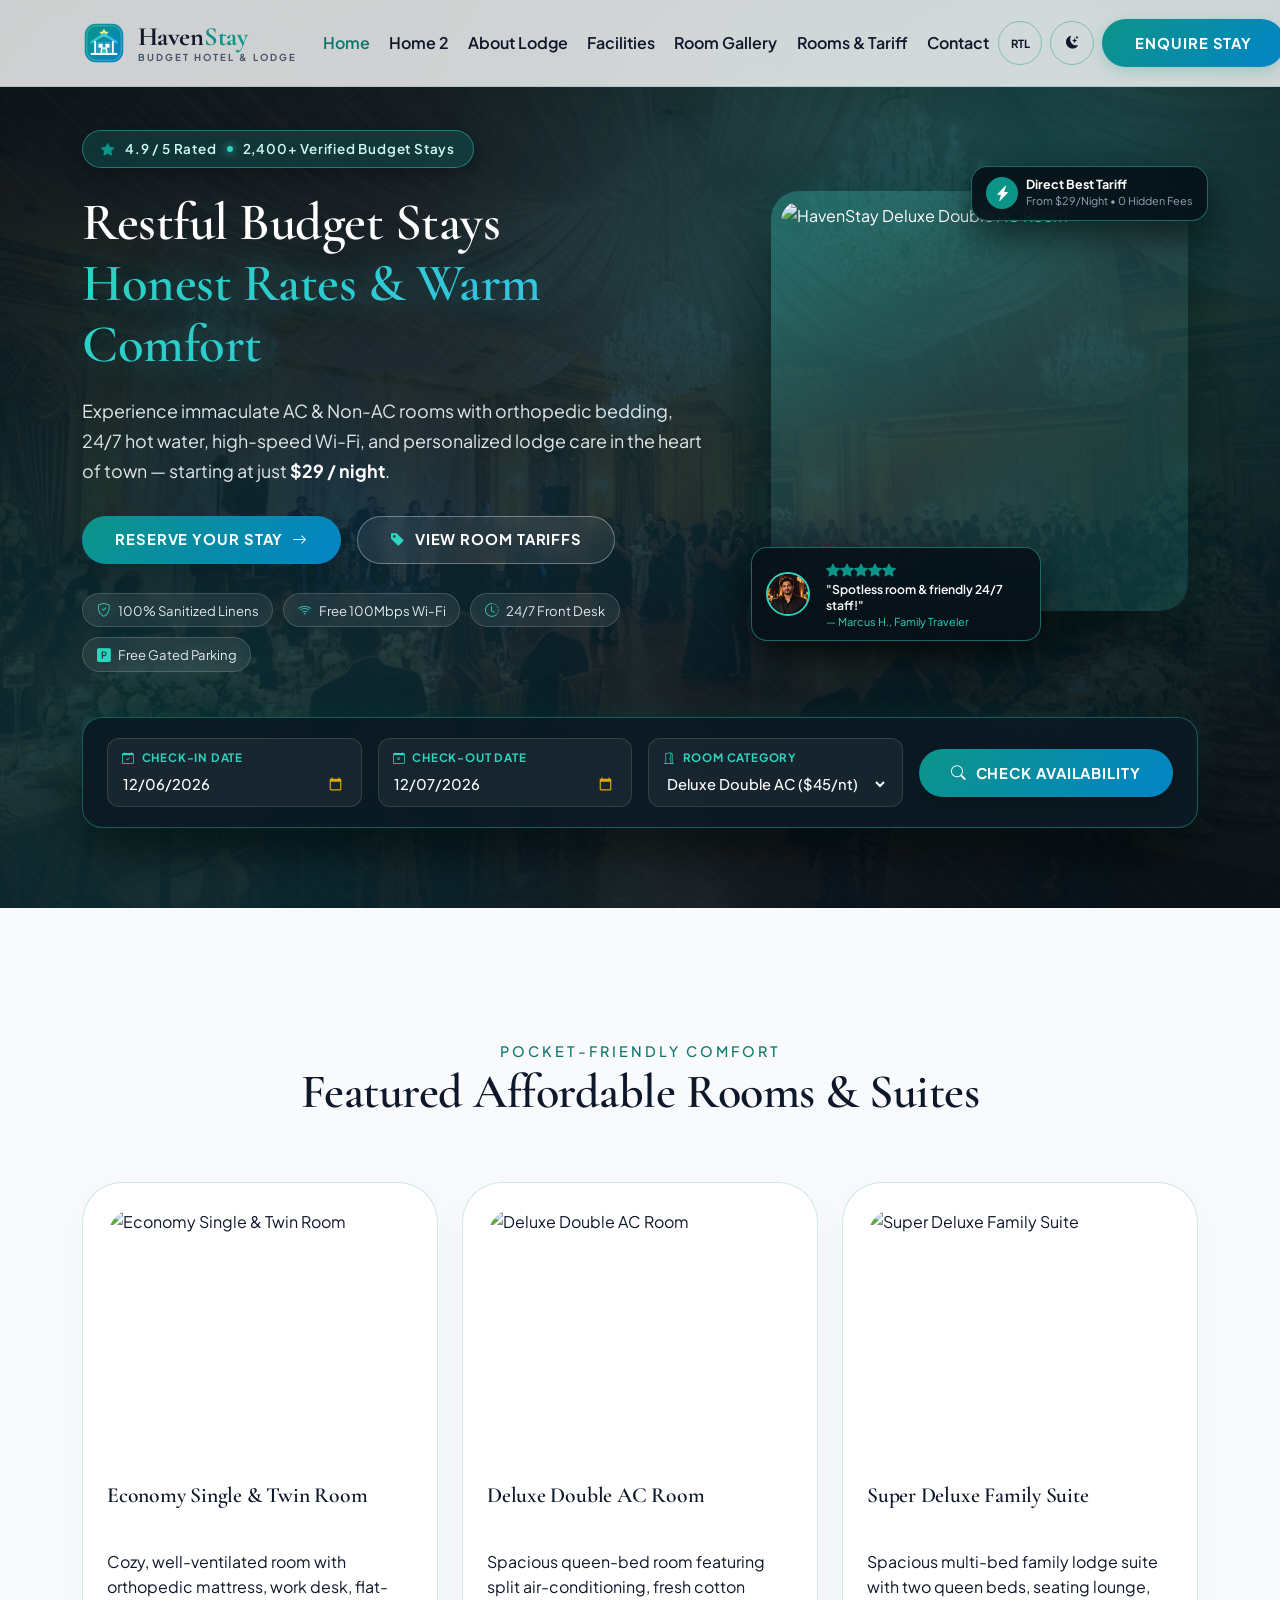
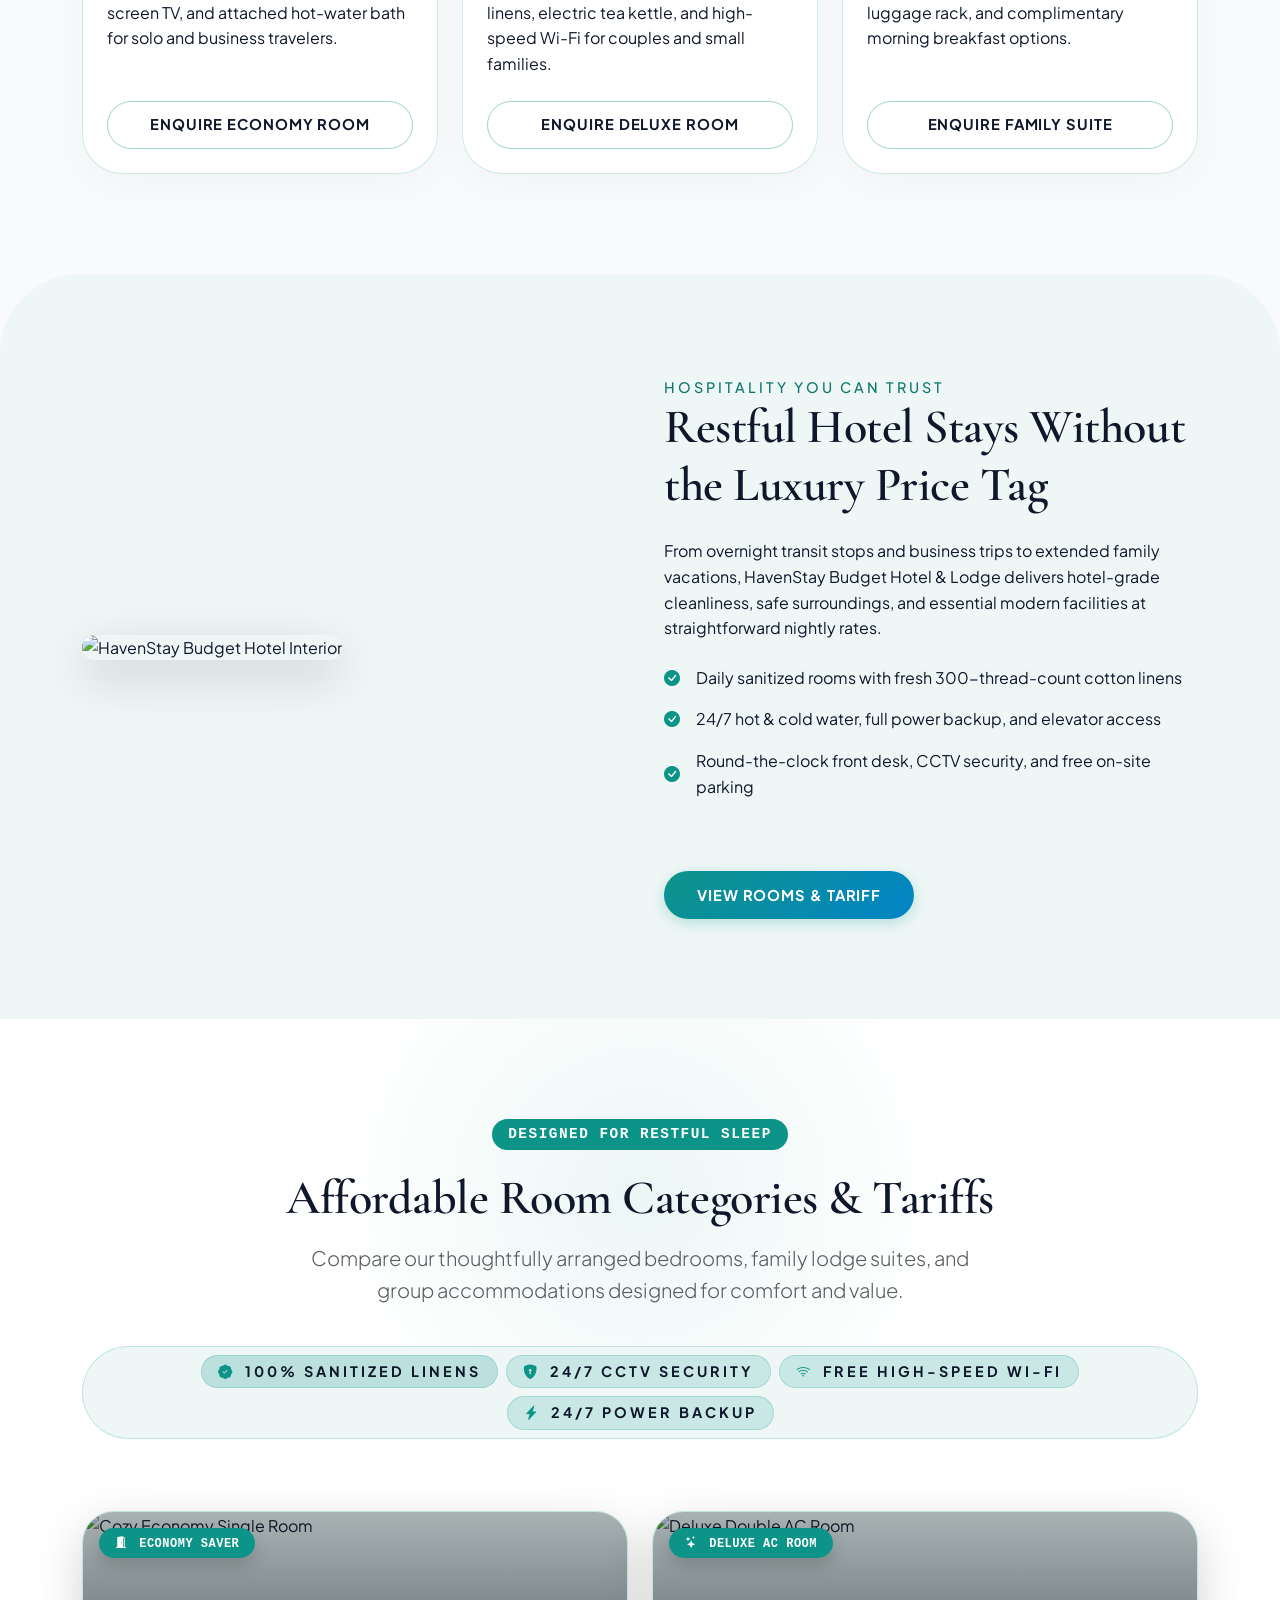
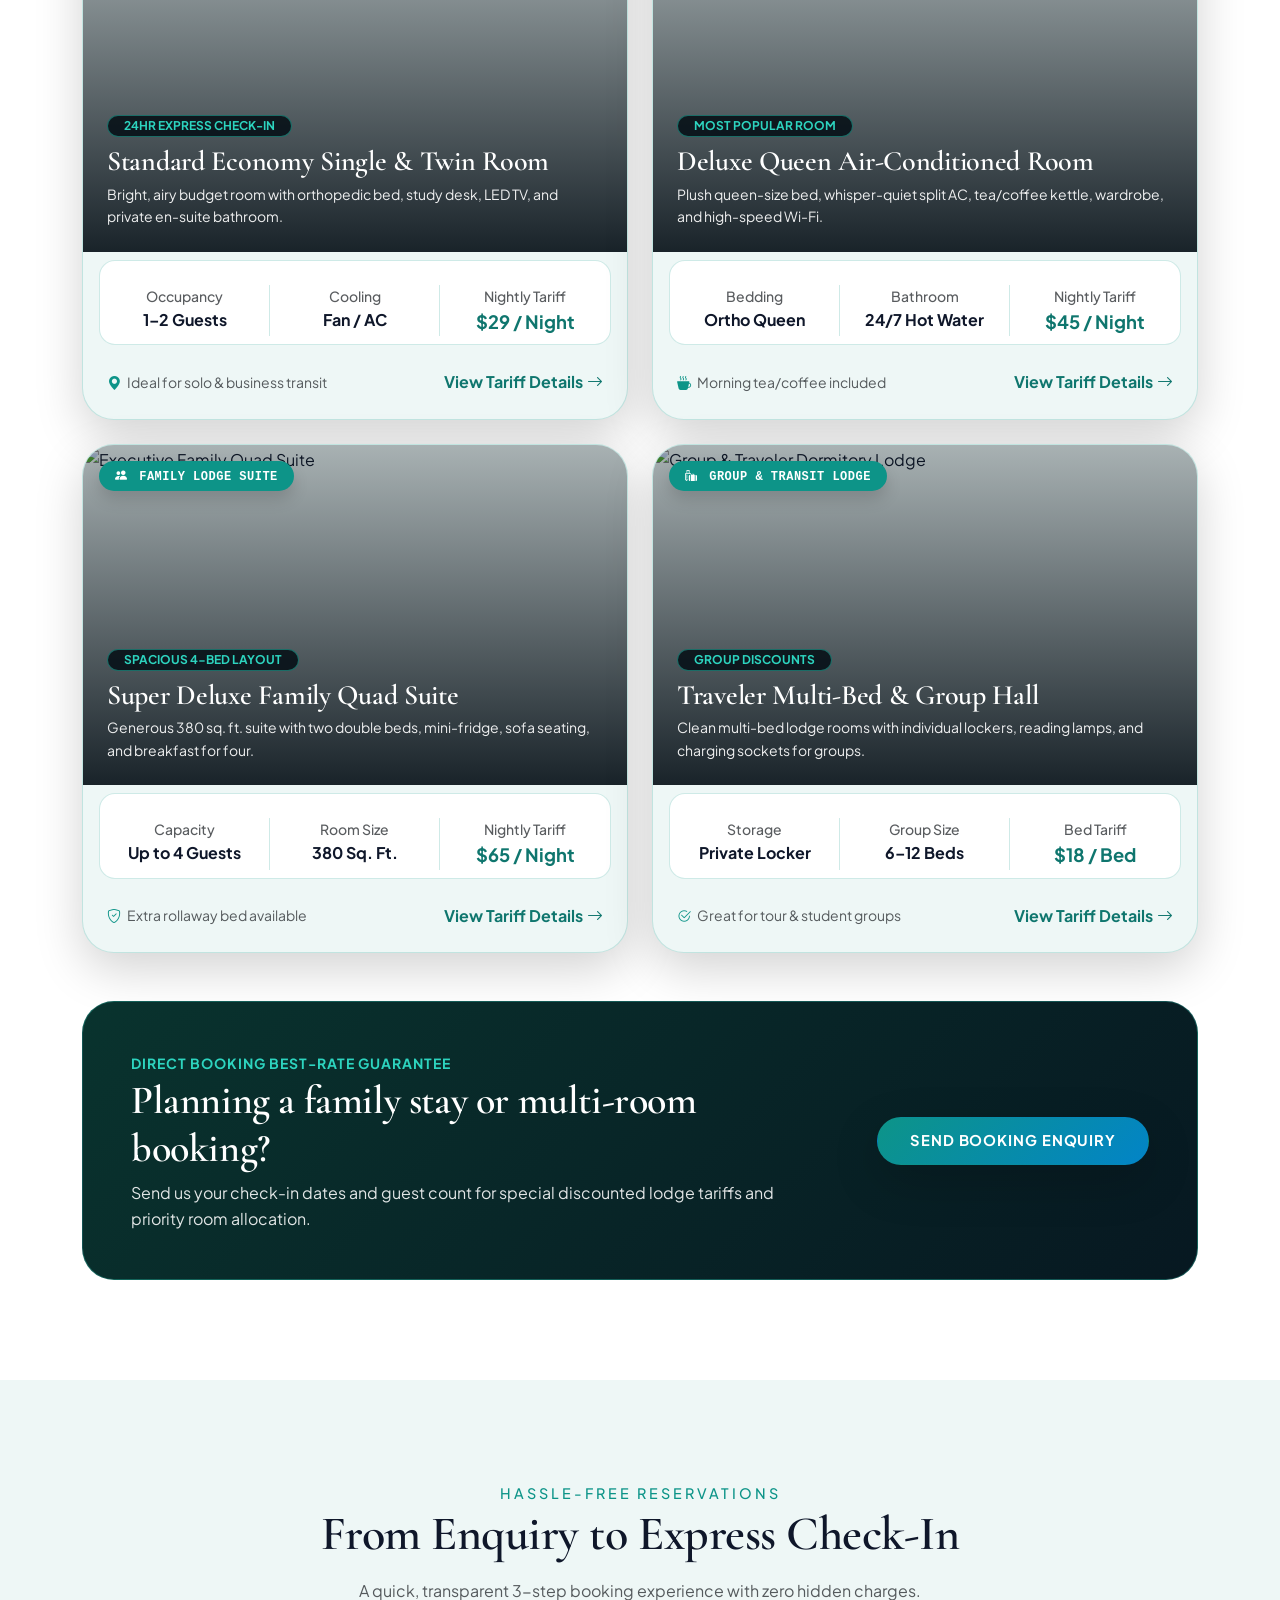
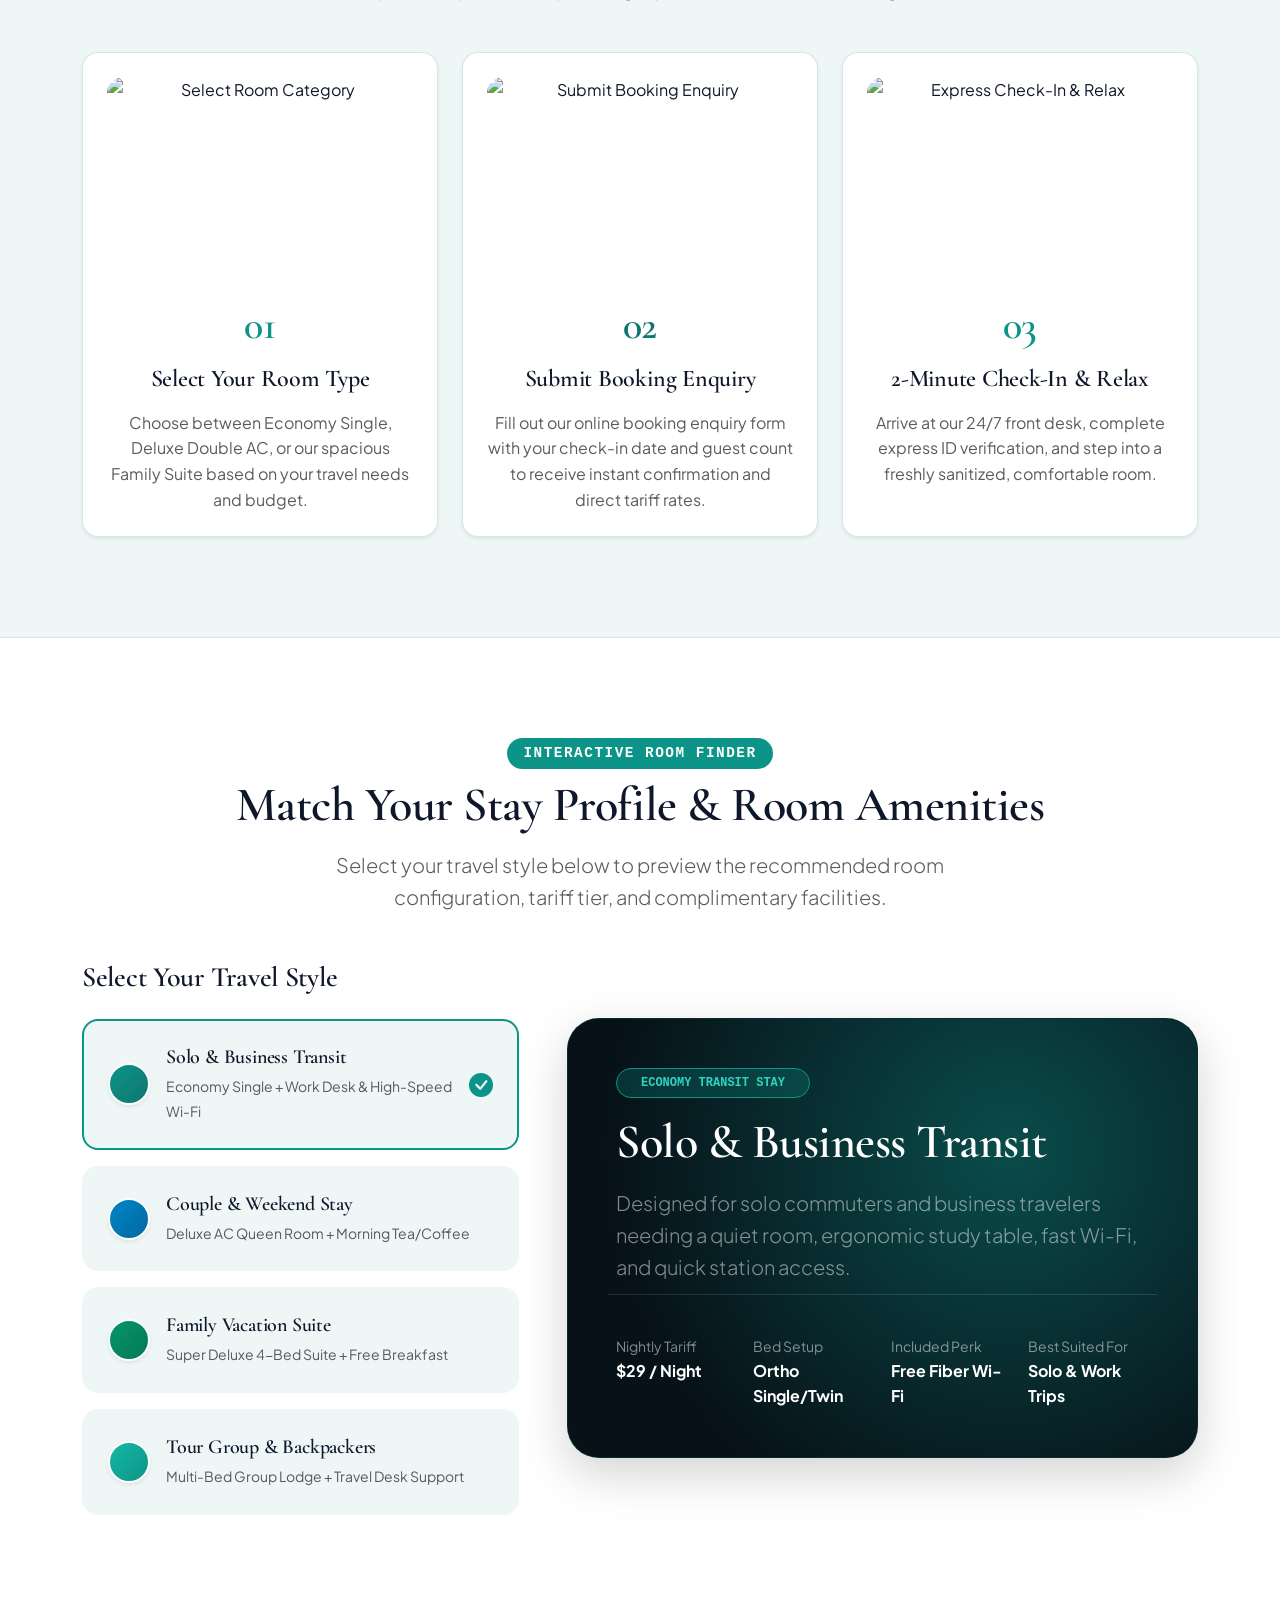
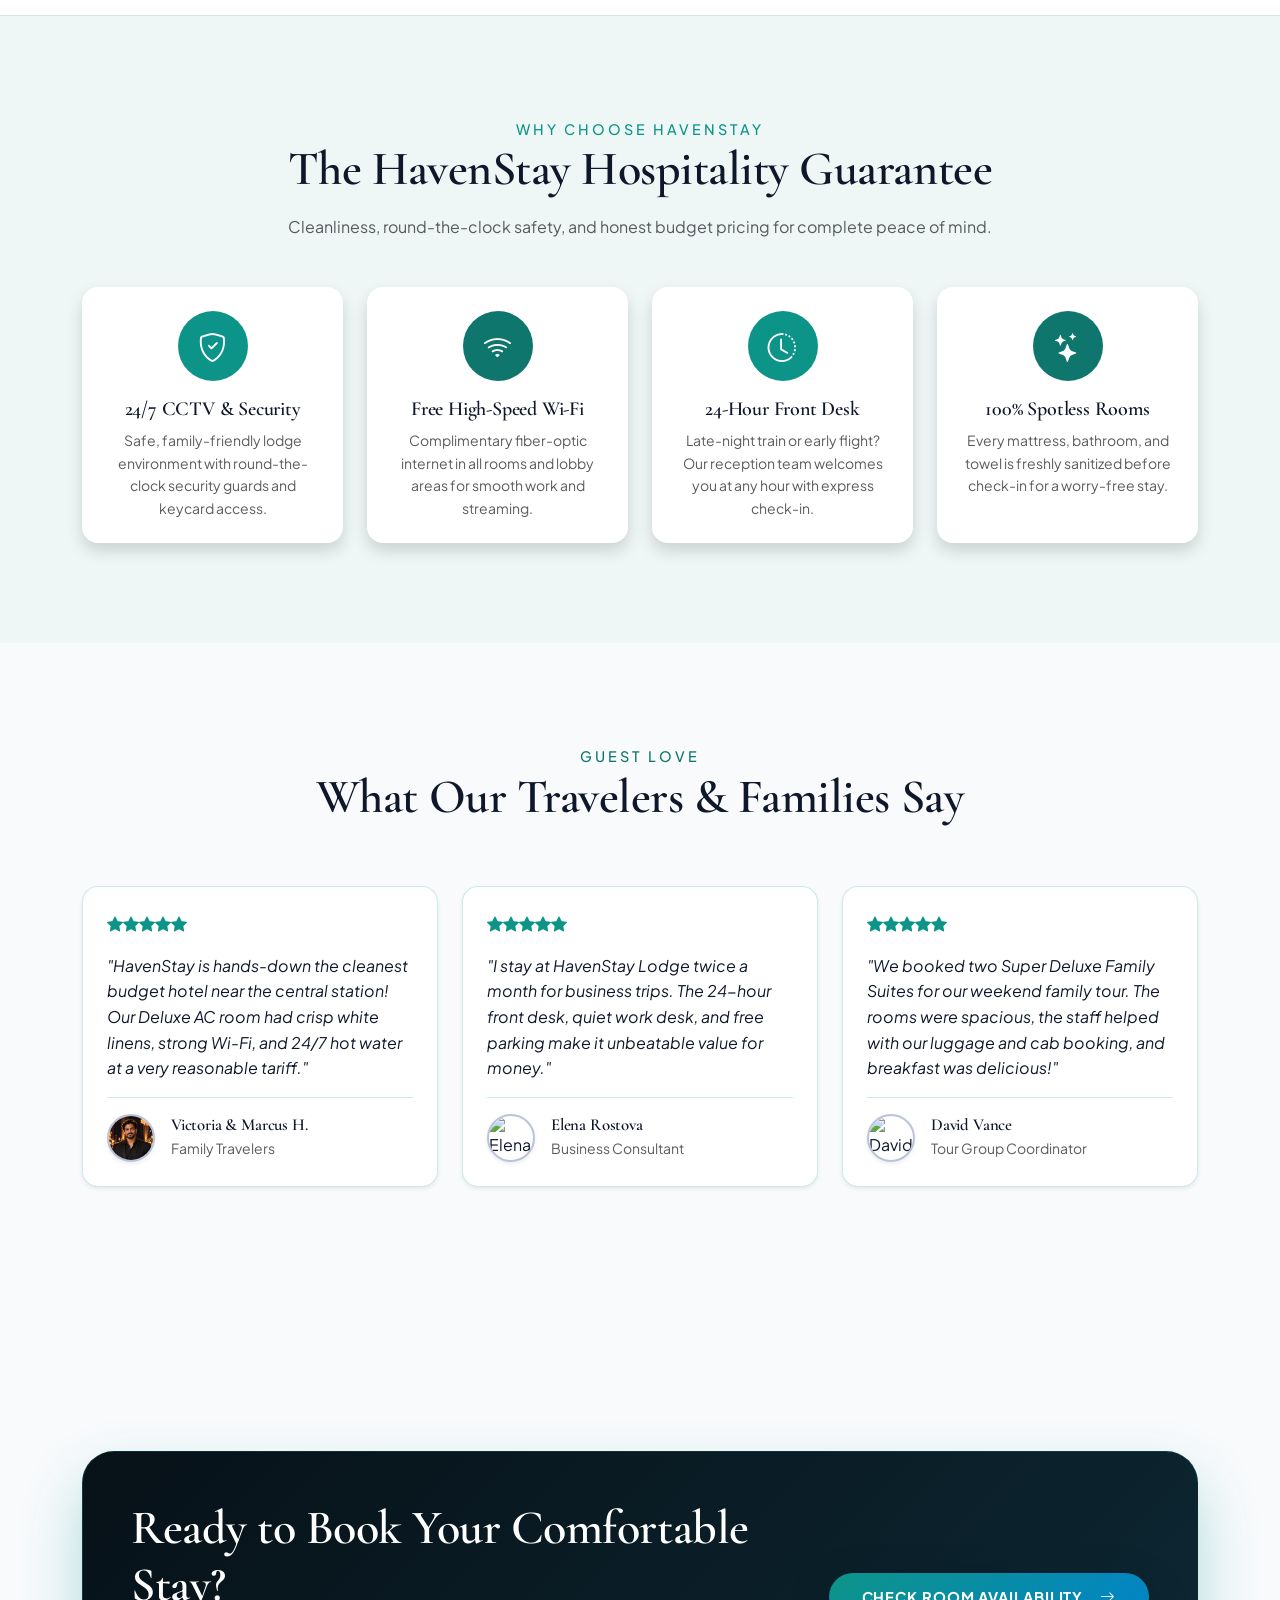
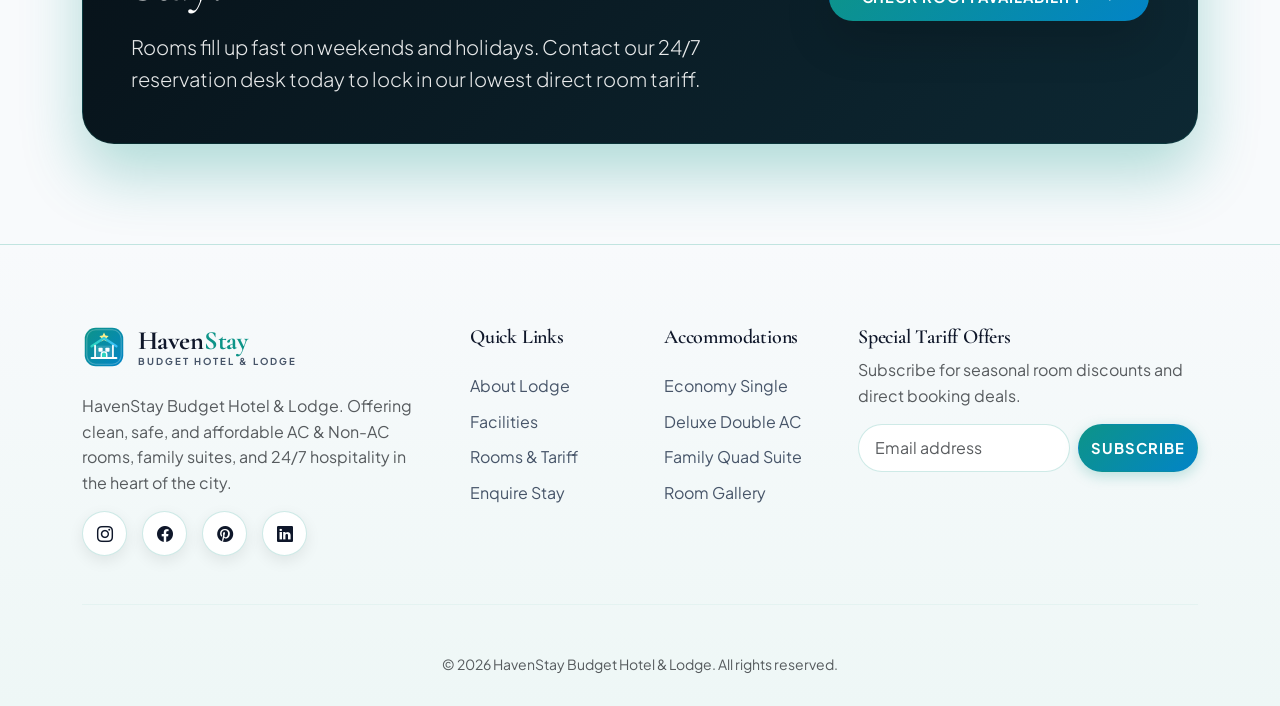
==== commit a62f1126: "U" ====
--- a/index.html
+++ b/index.html
@@ -17,32 +17,7 @@
     <link rel="stylesheet" href="assets/css/dark-mode.css">
     <link rel="stylesheet" href="assets/css/rtl.css">
     
-    <style>
-        .hero-section {
-            background: linear-gradient(rgba(7, 17, 24, 0.74), rgba(7, 17, 24, 0.78)), url('assets/images/hero_event_lighting.jpg');
-            background-size: cover;
-            background-position: center;
-            min-height: 100vh;
-            display: flex;
-            align-items: center;
-            color: #ffffff;
-        }
-        
-        .hero-content h1 {
-            background: linear-gradient(135deg, #ffffff 40%, var(--sunflower-yellow));
-            -webkit-background-clip: text;
-            background-clip: text;
-            -webkit-text-fill-color: transparent;
-            margin-bottom: 1.5rem;
-            font-family: var(--font-heading);
-            font-weight: 700 !important;
-        }
-        
-        .hero-content p {
-            color: rgba(255, 255, 255, 0.92) !important;
-            font-size: 1.2rem;
-        }
-    </style>
+
 </head>
 <body data-theme="light">
 
@@ -70,16 +45,11 @@
                     <li class="nav-item"><a class="nav-link" href="gallery.html">Room Gallery</a></li>
                     <li class="nav-item"><a class="nav-link" href="pricing.html">Rooms & Tariff</a></li>
                     <li class="nav-item"><a class="nav-link" href="contact.html">Contact</a></li>
-                    <li class="nav-item d-lg-none mt-2">
-                        <div class="d-flex gap-2 px-2 pb-2">
-                            <button class="btn btn-project btn-primary-fest btn-sm flex-fill" onclick="location.href='quote.html'">Enquire Stay</button>
-                        </div>
-                    </li>
                 </ul>
-                <div class="d-flex align-items-center gap-2">
+                <div class="d-flex align-items-center gap-2 mt-3 mt-xl-0">
                     <button id="rtl-toggle" class="btn btn-outline-fest nav-icon-btn btn-sm fw-bold" style="font-size: 0.7rem; padding: 0.25rem 0.5rem;">RTL</button>
                     <button id="theme-toggle" class="btn btn-outline-fest nav-icon-btn btn-sm" style="padding: 0.25rem 0.5rem;"><i class="bi bi-moon-stars-fill" style="font-size: 0.8rem;"></i></button>
-                    <button class="btn btn-project btn-primary-fest btn-sm d-none d-lg-block" onclick="location.href='quote.html'">Enquire Stay</button>
+                    <button class="btn btn-project btn-primary-fest btn-sm" onclick="location.href='quote.html'">Enquire Stay</button>
                 </div>
             </div>
         </div>
@@ -87,16 +57,149 @@
 
     <!-- Hero Section -->
     <header class="hero-section">
-        <div class="container">
-            <div class="row align-items-center justify-content-center">
-                <div class="col-lg-9 hero-content text-center" style="z-index: 1;">
-                    <span class="badge bg-warning text-dark mb-3 px-4 py-2 rounded-pill text-uppercase font-monospace fw-bold" style="letter-spacing: 1.5px;">HavenStay Budget Hotel & Lodge</span>
-                    <h1 class="display-3 fw-bold">Clean, Comfortable & Affordable Rooms for Every Traveler</h1>
-                    <p class="mx-auto lead mb-4">Enjoy restful sleep in spotless air-conditioned and economy rooms with orthopedic bedding, complimentary high-speed Wi-Fi, 24/7 hot water, and warm hospitality at honest budget tariffs.</p>
-                    <div class="d-grid gap-3 d-sm-flex justify-content-sm-center">
-                        <a href="pricing.html" class="btn btn-project btn-primary-fest px-5 py-3 fs-6">View Rooms & Tariff</a>
-                        <a href="quote.html" class="btn btn-project btn-outline-light px-5 py-3 fs-6" style="border: 1px solid rgba(255, 255, 255, 0.7) !important;">Booking Enquiry</a>
-                    </div>
+        <div class="container position-relative" style="z-index: 2;">
+            <div class="row align-items-center g-5">
+                <!-- Left Column: Story & CTAs -->
+                <div class="col-lg-7">
+                    <div class="hero-content-block text-center text-lg-start">
+                        <!-- Trust Badge -->
+                        <div class="hero-trust-badge">
+                            <i class="bi bi-star-fill text-warning"></i>
+                            <span>4.9 / 5 Rated</span>
+                            <span class="badge-dot"></span>
+                            <span>2,400+ Verified Budget Stays</span>
+                        </div>
+
+                        <!-- Main Heading -->
+                        <h1 class="hero-title">
+                            Restful Budget Stays <br>
+                            <span class="hero-accent">Honest Rates & Warm Comfort</span>
+                        </h1>
+
+                        <!-- Lead Paragraph -->
+                        <p class="hero-lead">
+                            Experience immaculate AC & Non-AC rooms with orthopedic bedding, 24/7 hot water, high-speed Wi-Fi, and personalized lodge care in the heart of town — starting at just <strong class="text-white">$29 / night</strong>.
+                        </p>
+
+                        <!-- CTA Buttons -->
+                        <div class="d-flex flex-wrap gap-3 justify-content-center justify-content-lg-start align-items-center mb-4">
+                            <a href="quote.html" class="btn btn-project btn-primary-fest px-4 py-3 fs-6 rounded-pill d-inline-flex align-items-center gap-2 shadow-lg">
+                                <span>Reserve Your Stay</span>
+                                <i class="bi bi-arrow-right"></i>
+                            </a>
+                            <a href="pricing.html" class="btn btn-hero-outline px-4 py-3 fs-6 rounded-pill d-inline-flex align-items-center gap-2">
+                                <i class="bi bi-tag-fill text-teal"></i>
+                                <span>View Room Tariffs</span>
+                            </a>
+                        </div>
+
+                        <!-- Highlights Strip -->
+                        <div class="hero-features-strip">
+                            <span class="hero-feature-chip">
+                                <i class="bi bi-shield-check"></i> 100% Sanitized Linens
+                            </span>
+                            <span class="hero-feature-chip">
+                                <i class="bi bi-wifi"></i> Free 100Mbps Wi-Fi
+                            </span>
+                            <span class="hero-feature-chip">
+                                <i class="bi bi-clock-history"></i> 24/7 Front Desk
+                            </span>
+                            <span class="hero-feature-chip">
+                                <i class="bi bi-p-square-fill"></i> Free Gated Parking
+                            </span>
+                        </div>
+                    </div>
+                </div>
+
+                <!-- Right Column: Visual Showcase Room Card + Badges -->
+                <div class="col-lg-5">
+                    <div class="hero-showcase-container">
+                        <!-- Floating Badge 1 (Top Right Rate Guarantee) -->
+                        <div class="hero-float-chip chip-top">
+                            <div class="d-flex align-items-center gap-2">
+                                <div class="chip-icon bg-warning text-dark rounded-circle d-flex align-items-center justify-content-center">
+                                    <i class="bi bi-lightning-charge-fill"></i>
+                                </div>
+                                <div class="text-start">
+                                    <div class="chip-title">Direct Best Tariff</div>
+                                    <div class="chip-subtitle">From $29/Night • 0 Hidden Fees</div>
+                                </div>
+                            </div>
+                        </div>
+
+                        <!-- Main Showcase Card -->
+                        <div class="hero-visual-card">
+                            <div class="hero-visual-inner">
+                                <img src="https://gos3.ibcdn.com/3bb4f3c4-643d-4883-a565-ae0ae91e6247.jpeg" alt="HavenStay Deluxe Double AC Room" class="img-fluid">
+                                
+                            </div>
+                        </div>
+
+                        <!-- Floating Badge 2 (Bottom Left Real Social Proof) -->
+                        <div class="hero-float-chip chip-bottom">
+                            <div class="d-flex align-items-center gap-3">
+                                <img src="assets/images/a1.png" alt="Guest Marcus H." class="rounded-circle guest-avatar" width="44" height="44">
+                                <div class="text-start">
+                                    <div class="guest-stars text-warning small">
+                                        <i class="bi bi-star-fill"></i><i class="bi bi-star-fill"></i><i class="bi bi-star-fill"></i><i class="bi bi-star-fill"></i><i class="bi bi-star-fill"></i>
+                                    </div>
+                                    <div class="chip-quote">"Spotless room & friendly 24/7 staff!"</div>
+                                    <div class="chip-author">— Marcus H., Family Traveler</div>
+                                </div>
+                            </div>
+                        </div>
+                    </div>
+                </div>
+            </div>
+
+            <!-- Integrated Quick Booking & Tariff Finder Bar -->
+            <div class="hero-booking-bar-wrapper">
+                <div class="hero-booking-card">
+                    <form action="quote.html" method="GET" class="row g-3 align-items-center">
+                        <!-- Check In -->
+                        <div class="col-12 col-md-6 col-lg-3">
+                            <div class="booking-field-group">
+                                <label class="booking-field-label">
+                                    <i class="bi bi-calendar-check me-1"></i> Check-In Date
+                                </label>
+                                <input type="date" name="checkin" class="booking-field-input" required>
+                            </div>
+                        </div>
+
+                        <!-- Check Out -->
+                        <div class="col-12 col-md-6 col-lg-3">
+                            <div class="booking-field-group">
+                                <label class="booking-field-label">
+                                    <i class="bi bi-calendar-x me-1"></i> Check-Out Date
+                                </label>
+                                <input type="date" name="checkout" class="booking-field-input" required>
+                            </div>
+                        </div>
+
+                        <!-- Room Category -->
+                        <div class="col-12 col-md-6 col-lg-3">
+                            <div class="booking-field-group">
+                                <label class="booking-field-label">
+                                    <i class="bi bi-door-open me-1"></i> Room Category
+                                </label>
+                                <select name="room_type" class="booking-field-input">
+                                    <option value="economy">Economy Room ($29/nt)</option>
+                                    <option value="deluxe" selected>Deluxe Double AC ($45/nt)</option>
+                                    <option value="twin">Executive Twin AC ($49/nt)</option>
+                                    <option value="family">Family Quad Suite ($65/nt)</option>
+                                    <option value="group">Group / Multi-Room</option>
+                                </select>
+                            </div>
+                        </div>
+
+                        <!-- CTA Button -->
+                        <div class="col-12 col-md-6 col-lg-3">
+                            <button type="submit" class="btn btn-project btn-primary-fest w-100 py-3 rounded-3 fw-bold d-flex align-items-center justify-content-center gap-2 shadow">
+                                <i class="bi bi-search"></i>
+                                <span>Check Availability</span>
+                            </button>
+                        </div>
+                    </form>
                 </div>
             </div>
         </div>
@@ -113,7 +216,7 @@
                 <div class="col-lg-4 col-md-6">
                     <div class="service-card text-center text-lg-start">
                         <div class="img-wrapper">
-                            <img src="assets/images/uplighting_service.jpg" alt="Economy Single & Twin Room">
+                            <img src="https://kaiser.lviv.ua//stuff/catalog/42/IMG_0002.jpg" alt="Economy Single & Twin Room">
                         </div>
                         <h3>Economy Single & Twin Room</h3>
                         <p>Cozy, well-ventilated room with orthopedic mattress, work desk, flat-screen TV, and attached hot-water bath for solo and business travelers.</p>
@@ -123,7 +226,7 @@
                 <div class="col-lg-4 col-md-6">
                     <div class="service-card text-center text-lg-start">
                         <div class="img-wrapper">
-                            <img src="assets/images/draping_service.jpg" alt="Deluxe Double AC Room">
+                            <img src="https://assets.simplotel.com/simplotel/image/upload/w_5000,h_3750/x_0,y_469,w_5000,h_2812,r_0,c_crop,q_80,fl_progressive/w_900,f_auto,c_fit/the-pearl-hotel-hassan/premium_room_5_vligxq?1791158400029" alt="Deluxe Double AC Room">
                         </div>
                         <h3>Deluxe Double AC Room</h3>
                         <p>Spacious queen-bed room featuring split air-conditioning, fresh cotton linens, electric tea kettle, and high-speed Wi-Fi for couples and small families.</p>
@@ -133,7 +236,7 @@
                 <div class="col-lg-4 col-md-6 mx-auto">
                     <div class="service-card text-center text-lg-start">
                         <div class="img-wrapper">
-                            <img src="assets/images/chandelier_rental.jpg" alt="Super Deluxe Family Suite">
+                            <img src="https://assets.simplotel.com/simplotel/image/upload/w_5000,h_3447/x_0,y_317,w_5000,h_2813,r_0,c_crop,q_80,fl_progressive/w_900,f_auto,c_fit/damanganga-valley-resort-by-treat/Super_Deluxe_Family" alt="Super Deluxe Family Suite">
                         </div>
                         <h3>Super Deluxe Family Suite</h3>
                         <p>Spacious multi-bed family lodge suite with two queen beds, seating lounge, luggage rack, and complimentary morning breakfast options.</p>
@@ -149,7 +252,7 @@
         <div class="container">
             <div class="row align-items-center">
                 <div class="col-lg-6 mb-4 mb-lg-0">
-                    <img src="assets/images/gallery_night_gala.jpg" class="img-fluid rounded-5 shadow-lg" alt="HavenStay Budget Hotel Interior" style="max-height: 420px; width: 100%; object-fit: cover;">
+                    <img src="https://cf.bstatic.com/xdata/images/hotel/max1024x768/823109364.jpg?k=5980497a2fea577f834eb38f54ff89eeb87f41837c304d956579dc53b92674f6&o=" class="img-fluid rounded-5 shadow-lg" alt="HavenStay Budget Hotel Interior" style="max-height: 420px; width: 100%; object-fit: cover;">
                 </div>
                 <div class="col-lg-6 px-lg-4 text-center text-lg-start">
                     <div class="section-title text-center text-lg-start mb-4">
@@ -183,10 +286,10 @@
                 
                 <!-- Category Highlights -->
                 <div class="d-inline-flex flex-wrap justify-content-center gap-2 mt-4 p-2 rounded-pill border" style="background: var(--secondary-bg); border-color: var(--border-color) !important;">
-                    <span class="badge rounded-pill px-3 py-2 fw-bold" style="background: rgba(13, 148, 136, 0.18) !important; color: var(--sunflower-yellow) !important; border: 1px solid rgba(13, 148, 136, 0.4) !important;"><i class="bi bi-patch-check-fill me-1"></i> 100% SANITIZED LINENS</span>
-                    <span class="badge rounded-pill px-3 py-2 fw-bold" style="background: rgba(13, 148, 136, 0.12) !important; color: var(--text-main) !important; border: 1px solid var(--border-color) !important;"><i class="bi bi-shield-lock-fill me-1 text-warning"></i> 24/7 CCTV SECURITY</span>
-                    <span class="badge rounded-pill px-3 py-2 fw-bold" style="background: rgba(13, 148, 136, 0.12) !important; color: var(--text-main) !important; border: 1px solid var(--border-color) !important;"><i class="bi bi-wifi me-1 text-warning"></i> FREE HIGH-SPEED WI-FI</span>
-                    <span class="badge rounded-pill px-3 py-2 fw-bold" style="background: rgba(13, 148, 136, 0.12) !important; color: var(--text-main) !important; border: 1px solid var(--border-color) !important;"><i class="bi bi-lightning-charge-fill me-1 text-warning"></i> 24/7 POWER BACKUP</span>
+                    <span class="badge rounded-pill px-3 py-2 fw-bold" style="background: rgba(13, 148, 136, 0.22) !important; color: var(--text-main) !important; border: 1px solid var(--border-color) !important;"><i class="bi bi-patch-check-fill me-1 text-warning"></i> 100% SANITIZED LINENS</span>
+                    <span class="badge rounded-pill px-3 py-2 fw-bold" style="background: rgba(13, 148, 136, 0.16) !important; color: var(--text-main) !important; border: 1px solid var(--border-color) !important;"><i class="bi bi-shield-lock-fill me-1 text-warning"></i> 24/7 CCTV SECURITY</span>
+                    <span class="badge rounded-pill px-3 py-2 fw-bold" style="background: rgba(13, 148, 136, 0.16) !important; color: var(--text-main) !important; border: 1px solid var(--border-color) !important;"><i class="bi bi-wifi me-1 text-warning"></i> FREE HIGH-SPEED WI-FI</span>
+                    <span class="badge rounded-pill px-3 py-2 fw-bold" style="background: rgba(13, 148, 136, 0.16) !important; color: var(--text-main) !important; border: 1px solid var(--border-color) !important;"><i class="bi bi-lightning-charge-fill me-1 text-warning"></i> 24/7 POWER BACKUP</span>
                 </div>
             </div>
 
@@ -195,8 +298,8 @@
                 <div class="col-lg-6">
                     <div class="transformation-card rounded-5 overflow-hidden shadow-lg position-relative h-100 border group" style="border-color: var(--border-color) !important; background: var(--secondary-bg); transition: all 0.4s ease;">
                         <div class="transform-img-wrap position-relative overflow-hidden" style="height: 340px;">
-                            <img src="assets/images/gallery_ballroom_uplighting.jpg" class="w-100 h-100 object-fit-cover transform-zoom" alt="Cozy Economy Single Room">
-                            <div class="position-absolute top-0 start-0 w-100 h-100" style="background: linear-gradient(180deg, rgba(7,17,24,0.2) 0%, rgba(7,17,24,0.85) 100%);"></div>
+                            <img src="https://encrypted-tbn0.gstatic.com/images?q=tbn:ANd9GcQsz4RNRliTe8O59DerPwLl8YXd404Z04_PiBs_t2Xkxk5bRVLZ86GQdlg&s=10" class="w-100 h-100 object-fit-cover transform-zoom" alt="Cozy Economy Single Room">
+                            <div class="position-absolute top-0 start-0 w-100 h-100" style="background: linear-gradient(180deg, rgba(7,17,24,0.3) 0%, rgba(7,17,24,0.92) 100%);"></div>
                             
                             <div class="position-absolute top-0 start-0 p-3">
                                 <span class="badge px-3 py-2 rounded-pill font-monospace fw-bolder shadow" style="background: #0d9488 !important; color: #ffffff !important; letter-spacing: 0.5px;">
@@ -205,30 +308,30 @@
                             </div>
                             
                             <div class="position-absolute bottom-0 start-0 end-0 p-4">
-                                <span class="badge mb-2 px-3 py-1 rounded-pill fw-bold border" style="background: rgba(7, 17, 24, 0.85) !important; color: #2dd4bf !important; border-color: rgba(45, 212, 191, 0.4) !important;">24HR EXPRESS CHECK-IN</span>
+                                <span class="badge mb-2 px-3 py-1 rounded-pill fw-bold border" style="background: rgba(7, 17, 24, 0.9) !important; color: #2dd4bf !important; border-color: rgba(45, 212, 191, 0.45) !important;">24HR EXPRESS CHECK-IN</span>
                                 <h3 class="text-white fw-bold mb-1" style="font-family: var(--font-heading);">Standard Economy Single & Twin Room</h3>
-                                <p class="text-white-50 small mb-0">Bright, airy budget room with orthopedic bed, study desk, LED TV, and private en-suite bathroom.</p>
+                                <p class="small mb-0" style="color: rgba(255, 255, 255, 0.92);">Bright, airy budget room with orthopedic bed, study desk, LED TV, and private en-suite bathroom.</p>
                             </div>
                         </div>
                         
                         <div class="p-4">
                             <div class="row g-3 py-2 mb-3 rounded-4" style="background: var(--card-bg); border: 1px solid var(--border-color);">
                                 <div class="col-4 text-center border-end" style="border-color: var(--border-color) !important;">
-                                    <span class="d-block small text-muted">Occupancy</span>
+                                    <span class="d-block small text-muted" style="font-weight: 500;">Occupancy</span>
                                     <strong class="text-main">1–2 Guests</strong>
                                 </div>
                                 <div class="col-4 text-center border-end" style="border-color: var(--border-color) !important;">
-                                    <span class="d-block small text-muted">Cooling</span>
+                                    <span class="d-block small text-muted" style="font-weight: 500;">Cooling</span>
                                     <strong class="text-main">Fan / AC</strong>
                                 </div>
                                 <div class="col-4 text-center">
-                                    <span class="d-block small text-muted">Nightly Tariff</span>
-                                    <strong class="text-warning">$29 / Night</strong>
+                                    <span class="d-block small text-muted" style="font-weight: 500;">Nightly Tariff</span>
+                                    <strong class="fw-bold" style="color: var(--tariff-accent, #0f766e); font-size: 1.15rem;">$29 / Night</strong>
                                 </div>
                             </div>
                             <div class="d-flex align-items-center justify-content-between pt-2">
                                 <span class="small text-muted"><i class="bi bi-geo-alt-fill me-1 text-warning"></i> Ideal for solo & business transit</span>
-                                <a href="pricing.html" class="fw-bold text-warning text-decoration-none d-inline-flex align-items-center gap-1 hover-arrow">
+                                <a href="pricing.html" class="fw-bold text-decoration-none d-inline-flex align-items-center gap-1 hover-arrow" style="color: var(--tariff-accent, #0f766e);">
                                     View Tariff Details <i class="bi bi-arrow-right"></i>
                                 </a>
                             </div>
@@ -240,8 +343,8 @@
                 <div class="col-lg-6">
                     <div class="transformation-card rounded-5 overflow-hidden shadow-lg position-relative h-100 border group" style="border-color: var(--border-color) !important; background: var(--secondary-bg); transition: all 0.4s ease;">
                         <div class="transform-img-wrap position-relative overflow-hidden" style="height: 340px;">
-                            <img src="assets/images/gallery_ceiling_canopy.jpg" class="w-100 h-100 object-fit-cover transform-zoom" alt="Deluxe Double AC Room">
-                            <div class="position-absolute top-0 start-0 w-100 h-100" style="background: linear-gradient(180deg, rgba(7,17,24,0.2) 0%, rgba(7,17,24,0.85) 100%);"></div>
+                            <img src="https://productimages.withfloats.com/actual/5b18c80f0c1c510eb40bb76a.jpg" class="w-100 h-100 object-fit-cover transform-zoom" alt="Deluxe Double AC Room">
+                            <div class="position-absolute top-0 start-0 w-100 h-100" style="background: linear-gradient(180deg, rgba(7,17,24,0.3) 0%, rgba(7,17,24,0.92) 100%);"></div>
                             
                             <div class="position-absolute top-0 start-0 p-3">
                                 <span class="badge px-3 py-2 rounded-pill font-monospace fw-bolder shadow" style="background: #0d9488 !important; color: #ffffff !important; letter-spacing: 0.5px;">
@@ -250,30 +353,30 @@
                             </div>
                             
                             <div class="position-absolute bottom-0 start-0 end-0 p-4">
-                                <span class="badge mb-2 px-3 py-1 rounded-pill fw-bold border" style="background: rgba(7, 17, 24, 0.85) !important; color: #2dd4bf !important; border-color: rgba(45, 212, 191, 0.4) !important;">MOST POPULAR ROOM</span>
+                                <span class="badge mb-2 px-3 py-1 rounded-pill fw-bold border" style="background: rgba(7, 17, 24, 0.9) !important; color: #2dd4bf !important; border-color: rgba(45, 212, 191, 0.45) !important;">MOST POPULAR ROOM</span>
                                 <h3 class="text-white fw-bold mb-1" style="font-family: var(--font-heading);">Deluxe Queen Air-Conditioned Room</h3>
-                                <p class="text-white-50 small mb-0">Plush queen-size bed, whisper-quiet split AC, tea/coffee kettle, wardrobe, and high-speed Wi-Fi.</p>
+                                <p class="small mb-0" style="color: rgba(255, 255, 255, 0.92);">Plush queen-size bed, whisper-quiet split AC, tea/coffee kettle, wardrobe, and high-speed Wi-Fi.</p>
                             </div>
                         </div>
                         
                         <div class="p-4">
                             <div class="row g-3 py-2 mb-3 rounded-4" style="background: var(--card-bg); border: 1px solid var(--border-color);">
                                 <div class="col-4 text-center border-end" style="border-color: var(--border-color) !important;">
-                                    <span class="d-block small text-muted">Bedding</span>
+                                    <span class="d-block small text-muted" style="font-weight: 500;">Bedding</span>
                                     <strong class="text-main">Ortho Queen</strong>
                                 </div>
                                 <div class="col-4 text-center border-end" style="border-color: var(--border-color) !important;">
-                                    <span class="d-block small text-muted">Bathroom</span>
+                                    <span class="d-block small text-muted" style="font-weight: 500;">Bathroom</span>
                                     <strong class="text-main">24/7 Hot Water</strong>
                                 </div>
                                 <div class="col-4 text-center">
-                                    <span class="d-block small text-muted">Nightly Tariff</span>
-                                    <strong class="text-warning">$45 / Night</strong>
+                                    <span class="d-block small text-muted" style="font-weight: 500;">Nightly Tariff</span>
+                                    <strong class="fw-bold" style="color: var(--tariff-accent, #0f766e); font-size: 1.15rem;">$45 / Night</strong>
                                 </div>
                             </div>
                             <div class="d-flex align-items-center justify-content-between pt-2">
                                 <span class="small text-muted"><i class="bi bi-cup-hot-fill me-1 text-warning"></i> Morning tea/coffee included</span>
-                                <a href="pricing.html" class="fw-bold text-warning text-decoration-none d-inline-flex align-items-center gap-1 hover-arrow">
+                                <a href="pricing.html" class="fw-bold text-decoration-none d-inline-flex align-items-center gap-1 hover-arrow" style="color: var(--tariff-accent, #0f766e);">
                                     View Tariff Details <i class="bi bi-arrow-right"></i>
                                 </a>
                             </div>
@@ -285,8 +388,8 @@
                 <div class="col-lg-6">
                     <div class="transformation-card rounded-5 overflow-hidden shadow-lg position-relative h-100 border group" style="border-color: var(--border-color) !important; background: var(--secondary-bg); transition: all 0.4s ease;">
                         <div class="transform-img-wrap position-relative overflow-hidden" style="height: 340px;">
-                            <img src="assets/images/gallery_chandelier_rigging.jpg" class="w-100 h-100 object-fit-cover transform-zoom" alt="Executive Family Quad Suite">
-                            <div class="position-absolute top-0 start-0 w-100 h-100" style="background: linear-gradient(180deg, rgba(7,17,24,0.2) 0%, rgba(7,17,24,0.85) 100%);"></div>
+                            <img src="https://grgamelodge.co.za/wp-content/uploads/2016/03/lodgebanner.jpg" class="w-100 h-100 object-fit-cover transform-zoom" alt="Executive Family Quad Suite">
+                            <div class="position-absolute top-0 start-0 w-100 h-100" style="background: linear-gradient(180deg, rgba(7,17,24,0.3) 0%, rgba(7,17,24,0.92) 100%);"></div>
                             
                             <div class="position-absolute top-0 start-0 p-3">
                                 <span class="badge px-3 py-2 rounded-pill font-monospace fw-bolder shadow" style="background: #0d9488 !important; color: #ffffff !important; letter-spacing: 0.5px;">
@@ -295,30 +398,30 @@
                             </div>
                             
                             <div class="position-absolute bottom-0 start-0 end-0 p-4">
-                                <span class="badge mb-2 px-3 py-1 rounded-pill fw-bold border" style="background: rgba(7, 17, 24, 0.85) !important; color: #2dd4bf !important; border-color: rgba(45, 212, 191, 0.4) !important;">SPACIOUS 4-BED LAYOUT</span>
+                                <span class="badge mb-2 px-3 py-1 rounded-pill fw-bold border" style="background: rgba(7, 17, 24, 0.9) !important; color: #2dd4bf !important; border-color: rgba(45, 212, 191, 0.45) !important;">SPACIOUS 4-BED LAYOUT</span>
                                 <h3 class="text-white fw-bold mb-1" style="font-family: var(--font-heading);">Super Deluxe Family Quad Suite</h3>
-                                <p class="text-white-50 small mb-0">Generous 380 sq. ft. suite with two double beds, mini-fridge, sofa seating, and breakfast for four.</p>
+                                <p class="small mb-0" style="color: rgba(255, 255, 255, 0.92);">Generous 380 sq. ft. suite with two double beds, mini-fridge, sofa seating, and breakfast for four.</p>
                             </div>
                         </div>
                         
                         <div class="p-4">
                             <div class="row g-3 py-2 mb-3 rounded-4" style="background: var(--card-bg); border: 1px solid var(--border-color);">
                                 <div class="col-4 text-center border-end" style="border-color: var(--border-color) !important;">
-                                    <span class="d-block small text-muted">Capacity</span>
+                                    <span class="d-block small text-muted" style="font-weight: 500;">Capacity</span>
                                     <strong class="text-main">Up to 4 Guests</strong>
                                 </div>
                                 <div class="col-4 text-center border-end" style="border-color: var(--border-color) !important;">
-                                    <span class="d-block small text-muted">Room Size</span>
+                                    <span class="d-block small text-muted" style="font-weight: 500;">Room Size</span>
                                     <strong class="text-main">380 Sq. Ft.</strong>
                                 </div>
                                 <div class="col-4 text-center">
-                                    <span class="d-block small text-muted">Nightly Tariff</span>
-                                    <strong class="text-warning">$65 / Night</strong>
+                                    <span class="d-block small text-muted" style="font-weight: 500;">Nightly Tariff</span>
+                                    <strong class="fw-bold" style="color: var(--tariff-accent, #0f766e); font-size: 1.15rem;">$65 / Night</strong>
                                 </div>
                             </div>
                             <div class="d-flex align-items-center justify-content-between pt-2">
                                 <span class="small text-muted"><i class="bi bi-shield-check me-1 text-warning"></i> Extra rollaway bed available</span>
-                                <a href="pricing.html" class="fw-bold text-warning text-decoration-none d-inline-flex align-items-center gap-1 hover-arrow">
+                                <a href="pricing.html" class="fw-bold text-decoration-none d-inline-flex align-items-center gap-1 hover-arrow" style="color: var(--tariff-accent, #0f766e);">
                                     View Tariff Details <i class="bi bi-arrow-right"></i>
                                 </a>
                             </div>
@@ -330,8 +433,8 @@
                 <div class="col-lg-6">
                     <div class="transformation-card rounded-5 overflow-hidden shadow-lg position-relative h-100 border group" style="border-color: var(--border-color) !important; background: var(--secondary-bg); transition: all 0.4s ease;">
                         <div class="transform-img-wrap position-relative overflow-hidden" style="height: 340px;">
-                            <img src="assets/images/gallery_monogram_gobo.jpg" class="w-100 h-100 object-fit-cover transform-zoom" alt="Group & Traveler Dormitory Lodge">
-                            <div class="position-absolute top-0 start-0 w-100 h-100" style="background: linear-gradient(180deg, rgba(7,17,24,0.2) 0%, rgba(7,17,24,0.85) 100%);"></div>
+                            <img src="https://www.ca.kayak.com/rimg/himg/e6/ec/68/expedia_group-829278-a8da11-795212.jpg?width=836&height=607&crop=true" class="w-100 h-100 object-fit-cover transform-zoom" alt="Group & Traveler Dormitory Lodge">
+                            <div class="position-absolute top-0 start-0 w-100 h-100" style="background: linear-gradient(180deg, rgba(7,17,24,0.3) 0%, rgba(7,17,24,0.92) 100%);"></div>
                             
                             <div class="position-absolute top-0 start-0 p-3">
                                 <span class="badge px-3 py-2 rounded-pill font-monospace fw-bolder shadow" style="background: #0d9488 !important; color: #ffffff !important; letter-spacing: 0.5px;">
@@ -340,30 +443,30 @@
                             </div>
                             
                             <div class="position-absolute bottom-0 start-0 end-0 p-4">
-                                <span class="badge mb-2 px-3 py-1 rounded-pill fw-bold border" style="background: rgba(7, 17, 24, 0.85) !important; color: #2dd4bf !important; border-color: rgba(45, 212, 191, 0.4) !important;">GROUP DISCOUNTS</span>
+                                <span class="badge mb-2 px-3 py-1 rounded-pill fw-bold border" style="background: rgba(7, 17, 24, 0.9) !important; color: #2dd4bf !important; border-color: rgba(45, 212, 191, 0.45) !important;">GROUP DISCOUNTS</span>
                                 <h3 class="text-white fw-bold mb-1" style="font-family: var(--font-heading);">Traveler Multi-Bed & Group Hall</h3>
-                                <p class="text-white-50 small mb-0">Clean multi-bed lodge rooms with individual lockers, reading lamps, and charging sockets for groups.</p>
+                                <p class="small mb-0" style="color: rgba(255, 255, 255, 0.92);">Clean multi-bed lodge rooms with individual lockers, reading lamps, and charging sockets for groups.</p>
                             </div>
                         </div>
                         
                         <div class="p-4">
                             <div class="row g-3 py-2 mb-3 rounded-4" style="background: var(--card-bg); border: 1px solid var(--border-color);">
                                 <div class="col-4 text-center border-end" style="border-color: var(--border-color) !important;">
-                                    <span class="d-block small text-muted">Storage</span>
+                                    <span class="d-block small text-muted" style="font-weight: 500;">Storage</span>
                                     <strong class="text-main">Private Locker</strong>
                                 </div>
                                 <div class="col-4 text-center border-end" style="border-color: var(--border-color) !important;">
-                                    <span class="d-block small text-muted">Group Size</span>
+                                    <span class="d-block small text-muted" style="font-weight: 500;">Group Size</span>
                                     <strong class="text-main">6–12 Beds</strong>
                                 </div>
                                 <div class="col-4 text-center">
-                                    <span class="d-block small text-muted">Bed Tariff</span>
-                                    <strong class="text-warning">$18 / Bed</strong>
+                                    <span class="d-block small text-muted" style="font-weight: 500;">Bed Tariff</span>
+                                    <strong class="fw-bold" style="color: var(--tariff-accent, #0f766e); font-size: 1.15rem;">$18 / Bed</strong>
                                 </div>
                             </div>
                             <div class="d-flex align-items-center justify-content-between pt-2">
                                 <span class="small text-muted"><i class="bi bi-check2-circle me-1 text-warning"></i> Great for tour & student groups</span>
-                                <a href="pricing.html" class="fw-bold text-warning text-decoration-none d-inline-flex align-items-center gap-1 hover-arrow">
+                                <a href="pricing.html" class="fw-bold text-decoration-none d-inline-flex align-items-center gap-1 hover-arrow" style="color: var(--tariff-accent, #0f766e);">
                                     View Tariff Details <i class="bi bi-arrow-right"></i>
                                 </a>
                             </div>
@@ -373,12 +476,12 @@
             </div>
 
             <!-- Interactive Conversion CTA Banner -->
-            <div class="mt-5 p-4 p-md-5 rounded-5 border text-center position-relative overflow-hidden" style="background: linear-gradient(135deg, rgba(13,148,136,0.18) 0%, rgba(7,17,24,0.92) 100%), var(--card-bg); border-color: var(--border-color) !important;">
+            <div class="mt-5 p-4 p-md-5 rounded-5 border text-center position-relative overflow-hidden" style="background: linear-gradient(135deg, #09332e 0%, #071821 100%); border-color: rgba(45, 212, 191, 0.3) !important;">
                 <div class="row align-items-center justify-content-between g-4">
                     <div class="col-lg-8 text-center text-lg-start">
-                        <span class="text-warning fw-bold text-uppercase small tracking-wider">Direct Booking Best-Rate Guarantee</span>
+                        <span class="fw-bold text-uppercase small tracking-wider" style="color: #2dd4bf; letter-spacing: 1px;">Direct Booking Best-Rate Guarantee</span>
                         <h3 class="display-6 fw-bold text-white mb-2" style="font-family: var(--font-heading);">Planning a family stay or multi-room booking?</h3>
-                        <p class="text-light opacity-75 mb-0">Send us your check-in dates and guest count for special discounted lodge tariffs and priority room allocation.</p>
+                        <p class="mb-0" style="color: rgba(255, 255, 255, 0.88);">Send us your check-in dates and guest count for special discounted lodge tariffs and priority room allocation.</p>
                     </div>
                     <div class="col-lg-4 text-center text-lg-end">
                         <a href="quote.html" class="btn btn-project btn-primary-fest rounded-pill px-4 py-3 fw-bold shadow-lg">Send Booking Enquiry</a>
@@ -420,7 +523,7 @@
                 <!-- Step 1 -->
                 <div class="col-md-6 col-lg-4">
                     <div class="service-card p-4 text-center h-100 shadow-sm rounded-4" style="background: var(--card-bg);">
-                        <img src="assets/images/gallery_pinspot_centerpiece.jpg" class="img-fluid rounded-4 mb-4" alt="Select Room Category" style="height: 200px; width: 100%; object-fit: cover;">
+                        <img src="https://travelfineprint.com/wp-content/uploads/2026/10/tfp-hotel-room-type-vs-room-request-supporting-3.webp" class="img-fluid rounded-4 mb-4" alt="Select Room Category" style="height: 200px; width: 100%; object-fit: cover;">
                         <div class="h1 fw-bold mb-3" style="color: var(--sunflower-yellow); font-family: var(--font-heading);">01</div>
                         <h4 class="text-main mb-3">Select Your Room Type</h4>
                         <p class="text-muted mb-0">Choose between Economy Single, Deluxe Double AC, or our spacious Family Suite based on your travel needs and budget.</p>
@@ -429,7 +532,7 @@
                 <!-- Step 2 -->
                 <div class="col-md-6 col-lg-4">
                     <div class="service-card p-4 text-center h-100 shadow-sm rounded-4" style="background: var(--card-bg);">
-                        <img src="assets/images/gallery_bistro_festoon.jpg" class="img-fluid rounded-4 mb-4" alt="Submit Booking Enquiry" style="height: 200px; width: 100%; object-fit: cover;">
+                        <img src="https://static.ffx.io/images/$zoom_1%2C$multiply_1%2C$ratio_1.777778%2C$width_1843%2C$x_0%2C$y_219/t_crop_custom/c_scale%2Cw_1200%2Cq_88%2Cf_auto/ce091eb54bb28a3bdd3d1fc3693e3ed0a66ed455" class="img-fluid rounded-4 mb-4" alt="Submit Booking Enquiry" style="height: 200px; width: 100%; object-fit: cover;">
                         <div class="h1 fw-bold mb-3" style="color: var(--sky-orange); font-family: var(--font-heading);">02</div>
                         <h4 class="text-main mb-3">Submit Booking Enquiry</h4>
                         <p class="text-muted mb-0">Fill out our online booking enquiry form with your check-in date and guest count to receive instant confirmation and direct tariff rates.</p>
@@ -438,7 +541,7 @@
                 <!-- Step 3 -->
                 <div class="col-md-6 col-lg-4">
                     <div class="service-card p-4 text-center h-100 shadow-sm rounded-4" style="background: var(--card-bg);">
-                        <img src="assets/images/g5.jpg" class="img-fluid rounded-4 mb-4" alt="Express Check-In & Relax" style="height: 200px; width: 100%; object-fit: cover;">
+                        <img src="https://travelfineprint.com/wp-content/uploads/2026/10/tfp-hotel-room-type-vs-room-request-before-you-go.webp" class="img-fluid rounded-4 mb-4" alt="Express Check-In & Relax" style="height: 200px; width: 100%; object-fit: cover;">
                         <div class="h1 fw-bold mb-3" style="color: var(--sunflower-yellow); font-family: var(--font-heading);">03</div>
                         <h4 class="text-main mb-3">2-Minute Check-In & Relax</h4>
                         <p class="text-muted mb-0">Arrive at our 24/7 front desk, complete express ID verification, and step into a freshly sanitized, comfortable room.</p>
@@ -692,8 +795,14 @@
                         <div class="mb-3" style="color: var(--sunflower-yellow);">
                             <i class="bi bi-star-fill"></i><i class="bi bi-star-fill"></i><i class="bi bi-star-fill"></i><i class="bi bi-star-fill"></i><i class="bi bi-star-fill"></i>
                         </div>
-                        <p class="fst-italic">"HavenStay is hands-down the cleanest budget hotel near the central station! Our Deluxe AC room had crisp white linens, strong Wi-Fi, and 24/7 hot water at a very reasonable tariff."</p>
-                        <h6 class="fw-bold mt-auto" style="font-family: var(--font-heading); font-size: 1.1rem;">- Victoria & Marcus H. (Family Travelers)</h6>
+                        <p class="fst-italic flex-grow-1">"HavenStay is hands-down the cleanest budget hotel near the central station! Our Deluxe AC room had crisp white linens, strong Wi-Fi, and 24/7 hot water at a very reasonable tariff."</p>
+                        <div class="d-flex align-items-center gap-3 pt-3 border-top mt-auto" style="border-color: var(--border-color) !important;">
+                            <img src="assets/images/a1.png" alt="Victoria & Marcus H." class="rounded-circle object-fit-cover shadow-sm border border-2 border-warning" width="48" height="48">
+                            <div>
+                                <h6 class="fw-bold mb-0 text-main" style="font-family: var(--font-heading); font-size: 1.05rem;">Victoria & Marcus H.</h6>
+                                <small class="text-muted">Family Travelers</small>
+                            </div>
+                        </div>
                     </div>
                 </div>
                 <div class="col-md-4">
@@ -701,8 +810,14 @@
                         <div class="mb-3" style="color: var(--sunflower-yellow);">
                             <i class="bi bi-star-fill"></i><i class="bi bi-star-fill"></i><i class="bi bi-star-fill"></i><i class="bi bi-star-fill"></i><i class="bi bi-star-fill"></i>
                         </div>
-                        <p class="fst-italic">"I stay at HavenStay Lodge twice a month for business trips. The 24-hour front desk, quiet work desk, and free parking make it unbeatable value for money."</p>
-                        <h6 class="fw-bold mt-auto" style="font-family: var(--font-heading); font-size: 1.1rem;">- Elena Rostova (Business Consultant)</h6>
+                        <p class="fst-italic flex-grow-1">"I stay at HavenStay Lodge twice a month for business trips. The 24-hour front desk, quiet work desk, and free parking make it unbeatable value for money."</p>
+                        <div class="d-flex align-items-center gap-3 pt-3 border-top mt-auto" style="border-color: var(--border-color) !important;">
+                            <img src="https://media.istockphoto.com/id/2225031969/photo/portrait-smile-and-confident-business-woman-in-corporate-office-for-ambition-finance-or.jpg?s=612x612&w=0&k=20&c=C73QwUmtGE_hwKkjo3oeZLX25DpxvJNTmzXTZoFJHD4=" alt="Elena Rostova" class="rounded-circle object-fit-cover shadow-sm border border-2 border-warning" width="48" height="48">
+                            <div>
+                                <h6 class="fw-bold mb-0 text-main" style="font-family: var(--font-heading); font-size: 1.05rem;">Elena Rostova</h6>
+                                <small class="text-muted">Business Consultant</small>
+                            </div>
+                        </div>
                     </div>
                 </div>
                 <div class="col-md-4">
@@ -710,8 +825,14 @@
                         <div class="mb-3" style="color: var(--sunflower-yellow);">
                             <i class="bi bi-star-fill"></i><i class="bi bi-star-fill"></i><i class="bi bi-star-fill"></i><i class="bi bi-star-fill"></i><i class="bi bi-star-fill"></i>
                         </div>
-                        <p class="fst-italic">"We booked two Super Deluxe Family Suites for our weekend family tour. The rooms were spacious, the staff helped with our luggage and cab booking, and breakfast was delicious!"</p>
-                        <h6 class="fw-bold mt-auto" style="font-family: var(--font-heading); font-size: 1.1rem;">- David Vance (Tour Group Coordinator)</h6>
+                        <p class="fst-italic flex-grow-1">"We booked two Super Deluxe Family Suites for our weekend family tour. The rooms were spacious, the staff helped with our luggage and cab booking, and breakfast was delicious!"</p>
+                        <div class="d-flex align-items-center gap-3 pt-3 border-top mt-auto" style="border-color: var(--border-color) !important;">
+                            <img src="https://t3.ftcdn.net/jpg/02/79/78/48/360_F_279784836_4eKMjfIfDtaICKmaSBAyft2Y43u5V76Q.jpg" alt="David Vance" class="rounded-circle object-fit-cover shadow-sm border border-2 border-warning" width="48" height="48">
+                            <div>
+                                <h6 class="fw-bold mb-0 text-main" style="font-family: var(--font-heading); font-size: 1.05rem;">David Vance</h6>
+                                <small class="text-muted">Tour Group Coordinator</small>
+                            </div>
+                        </div>
                     </div>
                 </div>
             </div>
@@ -782,9 +903,9 @@
                 <div class="col-lg-4">
                     <h5>Special Tariff Offers</h5>
                     <p class="text-muted">Subscribe for seasonal room discounts and direct booking deals.</p>
-                    <div class="input-group mb-3">
-                        <input type="text" class="form-control rounded-pill-start border-warning" placeholder="Email address">
-                        <button class="btn btn-project btn-primary-fest rounded-pill-end" type="button">Subscribe</button>
+                    <div class="d-flex flex-column flex-sm-row gap-2 mb-3">
+                        <input type="email" class="form-control rounded-pill px-3 py-2 border-warning" placeholder="Email address" style="background: var(--card-bg); color: var(--text-main); border-color: var(--border-color) !important;">
+                        <button class="btn btn-project btn-primary-fest rounded-pill px-4 py-2 text-nowrap" type="button">Subscribe</button>
                     </div>
                 </div>
             </div>
--- a/assets/css/style.css
+++ b/assets/css/style.css
@@ -13,6 +13,7 @@
     --text-muted: #475569;
     --border-color: rgba(13, 148, 136, 0.2);
     --shadow-glow: rgba(13, 148, 136, 0.22);
+    --tariff-accent: #0f766e;
     --font-heading: 'Cormorant Garamond', Georgia, serif;
     --font-main: 'Plus Jakarta Sans', sans-serif;
     --transition: all 0.4s cubic-bezier(0.175, 0.885, 0.32, 1.275);
@@ -184,8 +185,8 @@
 .btn-primary,
 .btn-outline-fest:not(.nav-icon-btn),
 .btn-outline-light.btn-project,
-.navbar .btn-project,
-.navbar .btn-project.btn-sm,
+.navbar .btn-project:not(.d-none),
+.navbar .btn-project.btn-sm:not(.d-none),
 .btn.px-5.py-3,
 .btn.py-3 {
     display: inline-flex !important;
@@ -405,27 +406,382 @@
     transform: scale(1.1);
 }
 
-/* Hero Sections */
+/* Hero Section 1 - Modern Hospitality Split Design */
 .hero-section {
-    padding: 120px 0 100px;
-    position: relative;
+    position: relative;
+    padding: 130px 0 80px;
+    min-height: 90vh;
+    display: flex;
+    align-items: center;
+    background: radial-gradient(circle at 80% 20%, rgba(13, 148, 136, 0.28) 0%, transparent 50%),
+                radial-gradient(circle at 10% 80%, rgba(15, 118, 110, 0.22) 0%, transparent 45%),
+                linear-gradient(135deg, rgba(7, 17, 24, 0.94) 0%, rgba(11, 30, 42, 0.88) 50%, rgba(7, 17, 24, 0.96) 100%),
+                url('../images/hero_event_lighting.jpg') center/cover no-repeat;
+    color: #ffffff;
     overflow: hidden;
 }
 
-.hero-content h1 {
-    font-size: 4.5rem;
+.hero-section::before {
+    content: '';
+    position: absolute;
+    inset: 0;
+    background: repeating-linear-gradient(45deg, rgba(255, 255, 255, 0.015) 0px, rgba(255, 255, 255, 0.015) 1px, transparent 1px, transparent 16px);
+    pointer-events: none;
+    z-index: 1;
+}
+
+.hero-trust-badge {
+    display: inline-flex;
+    align-items: center;
+    gap: 10px;
+    background: rgba(13, 148, 136, 0.22);
+    border: 1px solid rgba(45, 212, 191, 0.45);
+    color: #ccfbf1;
+    padding: 0.45rem 1.15rem;
+    border-radius: 50px;
+    font-size: 0.84rem;
+    font-weight: 600;
+    letter-spacing: 0.8px;
     margin-bottom: 1.5rem;
-    background: linear-gradient(135deg, #ffffff 30%, var(--sunflower-yellow));
+    backdrop-filter: blur(12px);
+    -webkit-backdrop-filter: blur(12px);
+    box-shadow: 0 4px 20px rgba(0, 0, 0, 0.35);
+}
+
+.hero-trust-badge .badge-dot {
+    width: 6px;
+    height: 6px;
+    border-radius: 50%;
+    background: #2dd4bf;
+    box-shadow: 0 0 8px #2dd4bf;
+    display: inline-block;
+}
+
+.hero-title {
+    font-size: 3.3rem;
+    font-weight: 800;
+    line-height: 1.16;
+    color: #ffffff !important;
+    margin-bottom: 1.25rem;
+    font-family: var(--font-heading);
+    letter-spacing: -0.5px;
+}
+
+.hero-title .hero-accent {
+    color: #2dd4bf !important;
+    background: linear-gradient(135deg, #2dd4bf 0%, #38bdf8 100%);
     -webkit-background-clip: text;
     background-clip: text;
     -webkit-text-fill-color: transparent;
-}
-
-.hero-content p {
-    font-size: 1.25rem;
-    color: var(--text-muted);
-    margin-bottom: 2.5rem;
-    max-width: 600px;
+    text-shadow: 0 0 35px rgba(45, 212, 191, 0.4);
+    display: inline-block;
+}
+
+.hero-lead {
+    font-size: 1.12rem;
+    line-height: 1.7;
+    color: rgba(241, 245, 249, 0.92) !important;
+    max-width: 620px;
+    margin-bottom: 1.8rem;
+}
+
+.hero-features-strip {
+    display: flex;
+    flex-wrap: wrap;
+    gap: 10px;
+    margin-top: 1.8rem;
+}
+
+.hero-feature-chip {
+    display: inline-flex;
+    align-items: center;
+    gap: 7px;
+    background: rgba(255, 255, 255, 0.08);
+    border: 1px solid rgba(255, 255, 255, 0.16);
+    border-radius: 30px;
+    padding: 0.35rem 0.85rem;
+    font-size: 0.82rem;
+    color: #e2e8f0;
+    backdrop-filter: blur(8px);
+    transition: all 0.25s ease;
+}
+
+.hero-feature-chip:hover {
+    background: rgba(45, 212, 191, 0.15);
+    border-color: rgba(45, 212, 191, 0.4);
+    color: #ffffff;
+    transform: translateY(-2px);
+}
+
+.hero-feature-chip i {
+    color: #2dd4bf;
+    font-size: 0.85rem;
+}
+
+.btn-hero-outline {
+    background: rgba(255, 255, 255, 0.08);
+    color: #ffffff !important;
+    border: 1px solid rgba(255, 255, 255, 0.35);
+    backdrop-filter: blur(10px);
+    -webkit-backdrop-filter: blur(10px);
+    transition: all 0.3s ease;
+    font-weight: 600;
+}
+
+.btn-hero-outline:hover {
+    background: rgba(45, 212, 191, 0.2);
+    border-color: #2dd4bf;
+    color: #ffffff !important;
+    transform: translateY(-2px);
+    box-shadow: 0 10px 25px rgba(13, 148, 136, 0.3);
+}
+
+/* Hero Showcase Card */
+.hero-showcase-container {
+    position: relative;
+    padding: 20px 10px;
+}
+
+.hero-visual-card {
+    position: relative;
+    border-radius: 28px;
+    padding: 10px;
+    background: linear-gradient(135deg, rgba(45, 212, 191, 0.3) 0%, rgba(255, 255, 255, 0.05) 50%, rgba(13, 148, 136, 0.2) 100%);
+    box-shadow: 0 25px 60px rgba(0, 0, 0, 0.65), 0 0 40px rgba(13, 148, 136, 0.2);
+}
+
+.hero-visual-inner {
+    position: relative;
+    border-radius: 20px;
+    overflow: hidden;
+    height: 400px;
+}
+
+.hero-visual-inner img {
+    width: 100%;
+    height: 100%;
+    object-fit: cover;
+    transition: transform 0.8s cubic-bezier(0.2, 0.8, 0.2, 1);
+}
+
+.hero-visual-card:hover .hero-visual-inner img {
+    transform: scale(1.05);
+}
+
+.hero-card-bottom-pill {
+    position: absolute;
+    bottom: 14px;
+    left: 14px;
+    right: 14px;
+    background: rgba(7, 17, 24, 0.88);
+    backdrop-filter: blur(14px);
+    -webkit-backdrop-filter: blur(14px);
+    border: 1px solid rgba(45, 212, 191, 0.35);
+    border-radius: 16px;
+    padding: 12px 16px;
+    display: flex;
+    align-items: center;
+    justify-content: space-between;
+    z-index: 3;
+}
+
+.room-tag-name {
+    font-size: 0.95rem;
+    font-weight: 700;
+    color: #ffffff;
+}
+
+.room-tag-meta {
+    font-size: 0.72rem;
+    color: #94a3b8;
+}
+
+.text-teal {
+    color: #2dd4bf !important;
+}
+
+.hero-float-chip {
+    position: absolute;
+    background: rgba(7, 17, 24, 0.92);
+    backdrop-filter: blur(16px);
+    -webkit-backdrop-filter: blur(16px);
+    border: 1px solid rgba(45, 212, 191, 0.45);
+    border-radius: 16px;
+    padding: 10px 14px;
+    z-index: 5;
+    box-shadow: 0 15px 35px rgba(0, 0, 0, 0.55);
+    animation: floatHeroBadge 5s ease-in-out infinite;
+}
+
+.hero-float-chip.chip-top {
+    top: -5px;
+    right: -10px;
+}
+
+.hero-float-chip.chip-bottom {
+    bottom: -10px;
+    left: -10px;
+    animation-delay: -2.5s;
+    max-width: 290px;
+}
+
+@keyframes floatHeroBadge {
+    0%, 100% { transform: translateY(0); }
+    50% { transform: translateY(-8px); }
+}
+
+.chip-icon {
+    width: 32px;
+    height: 32px;
+    font-size: 0.95rem;
+    flex-shrink: 0;
+}
+
+.chip-title {
+    font-size: 0.78rem;
+    font-weight: 700;
+    color: #ffffff;
+    line-height: 1.2;
+}
+
+.chip-subtitle {
+    font-size: 0.68rem;
+    color: #94a3b8;
+}
+
+.chip-quote {
+    font-size: 0.76rem;
+    font-weight: 600;
+    color: #ffffff;
+    line-height: 1.25;
+    margin-top: 2px;
+}
+
+.chip-author {
+    font-size: 0.68rem;
+    color: #2dd4bf;
+}
+
+.guest-avatar {
+    border: 2px solid #2dd4bf;
+    object-fit: cover;
+    flex-shrink: 0;
+}
+
+/* Quick Booking Bar */
+.hero-booking-bar-wrapper {
+    position: relative;
+    z-index: 10;
+    margin-top: 45px;
+}
+
+.hero-booking-card {
+    background: rgba(11, 26, 36, 0.94);
+    backdrop-filter: blur(20px);
+    -webkit-backdrop-filter: blur(20px);
+    border: 1px solid rgba(45, 212, 191, 0.35);
+    border-radius: 20px;
+    padding: 20px 24px;
+    box-shadow: 0 20px 50px rgba(0, 0, 0, 0.65), 0 0 30px rgba(13, 148, 136, 0.18);
+}
+
+.booking-field-group {
+    background: rgba(255, 255, 255, 0.05);
+    border: 1px solid rgba(255, 255, 255, 0.12);
+    border-radius: 12px;
+    padding: 10px 14px;
+    transition: all 0.25s ease;
+}
+
+.booking-field-group:focus-within,
+.booking-field-group:hover {
+    border-color: rgba(45, 212, 191, 0.5);
+    background: rgba(45, 212, 191, 0.08);
+}
+
+.booking-field-label {
+    display: block;
+    font-size: 0.72rem;
+    font-weight: 700;
+    text-transform: uppercase;
+    letter-spacing: 0.8px;
+    color: #2dd4bf;
+    margin-bottom: 3px;
+}
+
+.booking-field-input {
+    width: 100%;
+    background: transparent;
+    border: none;
+    color: #ffffff;
+    font-size: 0.92rem;
+    font-weight: 500;
+    outline: none;
+    color-scheme: dark;
+}
+
+.booking-field-input option {
+    background: #0b1a24;
+    color: #ffffff;
+}
+
+.booking-field-input::-webkit-calendar-picker-indicator {
+    cursor: pointer;
+    filter: invert(0.8) sepia(1) saturate(3) hue-rotate(130deg);
+    opacity: 0.85;
+}
+
+@media (max-width: 991px) {
+    .hero-section {
+        padding: 125px 0 50px;
+        min-height: auto;
+    }
+    .hero-title {
+        font-size: 2.6rem;
+    }
+    .hero-lead {
+        margin-left: auto;
+        margin-right: auto;
+    }
+    .hero-features-strip {
+        justify-content: center;
+    }
+    .hero-visual-inner {
+        height: 320px;
+    }
+    .hero-float-chip.chip-top {
+        right: 0px;
+        top: -8px;
+    }
+    .hero-float-chip.chip-bottom {
+        left: 0px;
+        bottom: -10px;
+    }
+}
+
+@media (max-width: 576px) {
+    .hero-section {
+        padding: 110px 0 40px;
+    }
+    .hero-title {
+        font-size: 2rem;
+    }
+    .hero-trust-badge {
+        font-size: 0.74rem;
+        padding: 0.35rem 0.85rem;
+    }
+    .hero-visual-inner {
+        height: 250px;
+    }
+    .hero-float-chip {
+        position: static;
+        margin-top: 10px;
+        max-width: 100% !important;
+        animation: none;
+    }
+    .hero-booking-card {
+        padding: 16px 12px;
+    }
 }
 
 /* Confetti Effect Container */
@@ -717,12 +1073,19 @@
 
 /* Soften btn-outline-fest border */
 .btn-outline-fest {
-    border-color: rgba(30, 58, 138, 0.5) !important;
+    border-color: rgba(13, 148, 136, 0.4) !important;
 }
 
 /* Soften footer hr */
 hr.border-warning {
-    border-color: rgba(30, 58, 138, 0.15) !important;
+    border-color: rgba(13, 148, 136, 0.2) !important;
+}
+
+/* Image overlay label contrast fix for light & dark mode */
+.project-overlay span,
+.bento-overlay span {
+    color: #2dd4bf !important;
+    text-shadow: 0 2px 6px rgba(0, 0, 0, 0.7);
 }
 
 /* Soften booking setup guide button border */
--- a/assets/css/dark-mode.css
+++ b/assets/css/dark-mode.css
@@ -8,6 +8,7 @@
     --sky-orange: #14b8a6;
     --border-color: rgba(45, 212, 191, 0.25);
     --shadow-glow: rgba(45, 212, 191, 0.35);
+    --tariff-accent: #2dd4bf;
 }
 
 body[data-theme='dark'] .navbar-custom {
@@ -282,3 +283,67 @@
     background: linear-gradient(135deg, #0d2833 0%, #07151d 100%);
     border: 1px solid var(--sunflower-yellow);
 }
+
+/* Comparison Table Dark Mode Contrast Fix */
+body[data-theme='dark'] .table {
+    --bs-table-color: #f0fdfa !important;
+    --bs-table-bg: transparent !important;
+    --bs-table-border-color: rgba(45, 212, 191, 0.2) !important;
+    color: #f0fdfa !important;
+}
+
+body[data-theme='dark'] .table thead {
+    background: rgba(13, 148, 136, 0.22) !important;
+    border-bottom: 2px solid #2dd4bf !important;
+}
+
+body[data-theme='dark'] .table thead th {
+    color: #f0fdfa !important;
+    border-color: rgba(45, 212, 191, 0.2) !important;
+}
+
+body[data-theme='dark'] .table td,
+body[data-theme='dark'] .table th {
+    color: #f0fdfa !important;
+    border-color: rgba(45, 212, 191, 0.15) !important;
+}
+
+body[data-theme='dark'] .table-hover > tbody > tr:hover > * {
+    --bs-table-hover-bg: rgba(45, 212, 191, 0.08) !important;
+    color: #ffffff !important;
+}
+
+body[data-theme='dark'] .table .text-muted {
+    color: #94a3b8 !important;
+}
+
+body[data-theme='dark'] .table .text-warning {
+    color: #2dd4bf !important;
+}
+
+body[data-theme='dark'] .table .text-success {
+    color: #34d399 !important;
+}
+
+/* Outline Buttons Dark Mode Contrast Fix */
+body[data-theme='dark'] .btn-outline-fest {
+    border-color: rgba(45, 212, 191, 0.5) !important;
+    color: #f0fdfa !important;
+}
+
+body[data-theme='dark'] .btn-outline-fest:hover {
+    background: linear-gradient(135deg, #0d9488 0%, #0284c7 100%) !important;
+    color: #ffffff !important;
+    border-color: transparent !important;
+    box-shadow: 0 8px 22px rgba(45, 212, 191, 0.35);
+}
+
+/* Transformation & Room Categories Cards Dark Mode Contrast */
+body[data-theme='dark'] .transformation-card {
+    background: var(--card-bg) !important;
+    border-color: var(--border-color) !important;
+}
+
+body[data-theme='dark'] .transformation-card .text-warning {
+    color: #2dd4bf !important;
+}
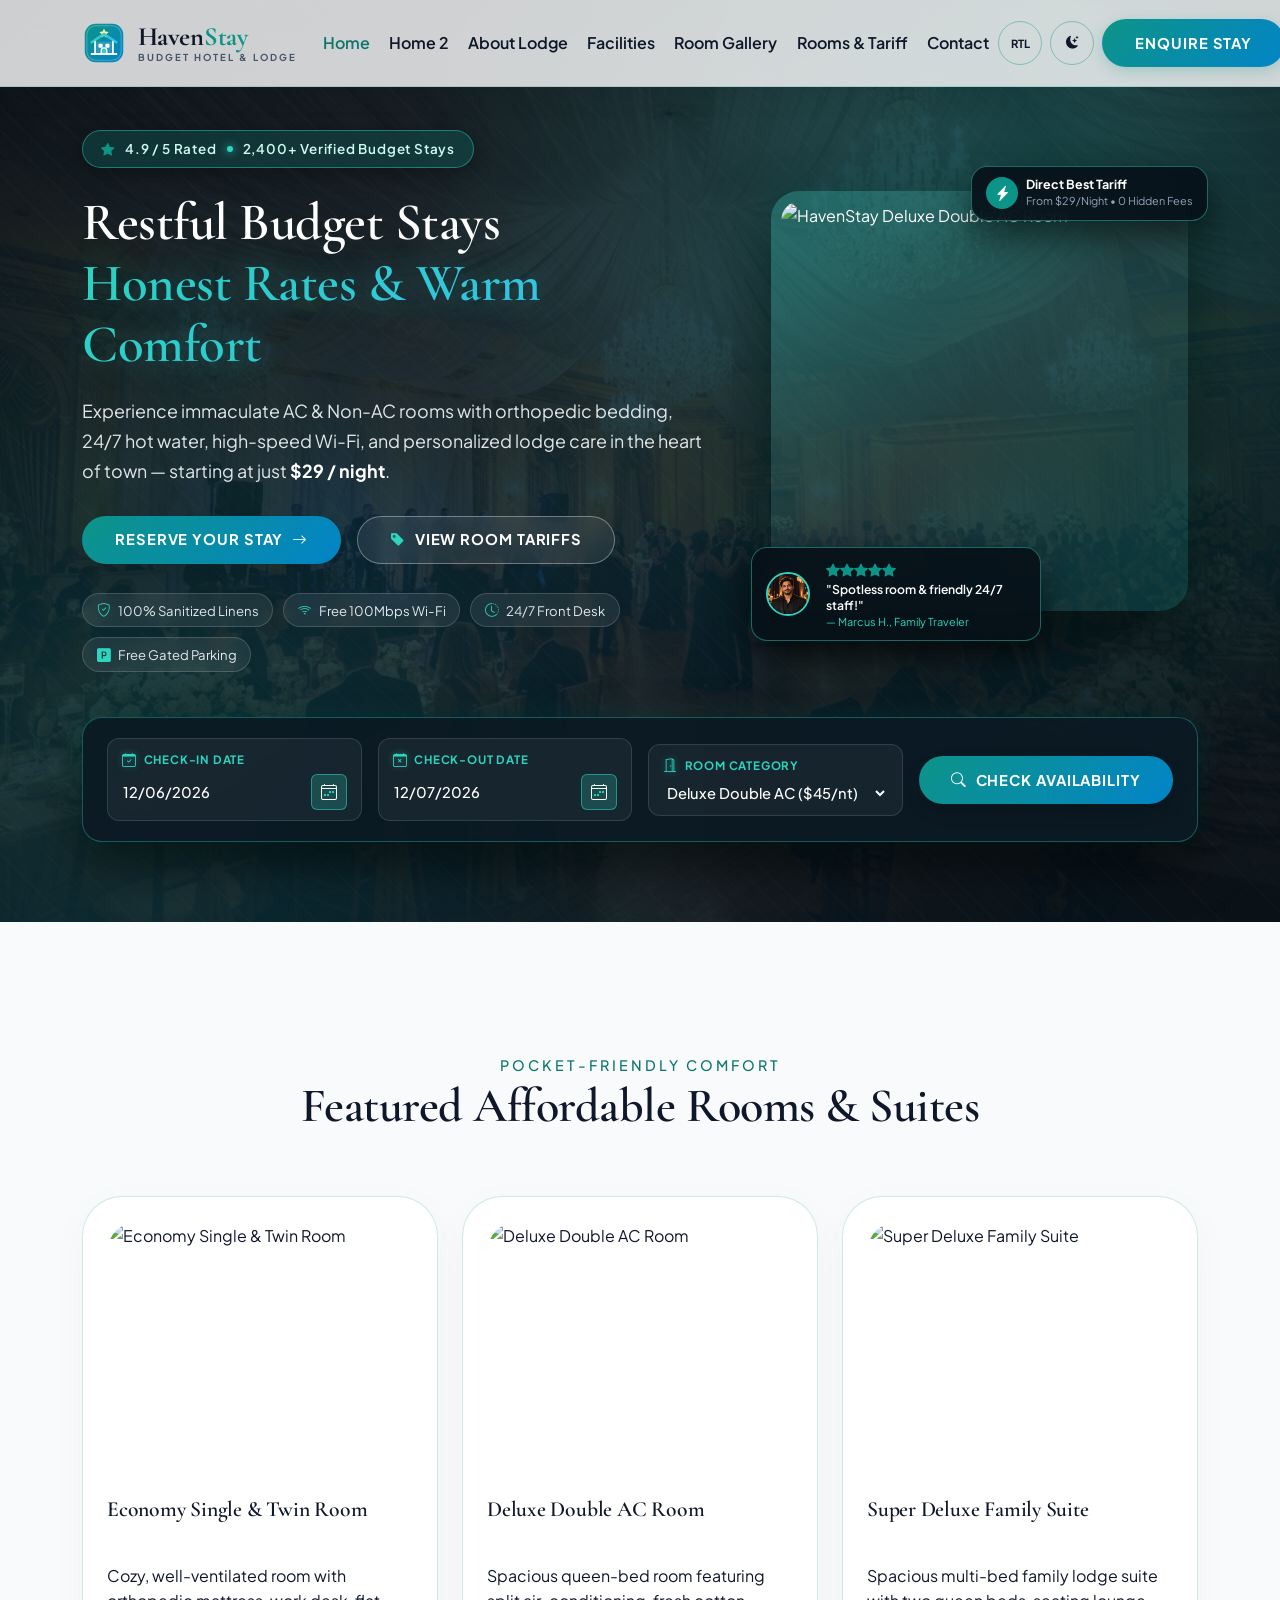
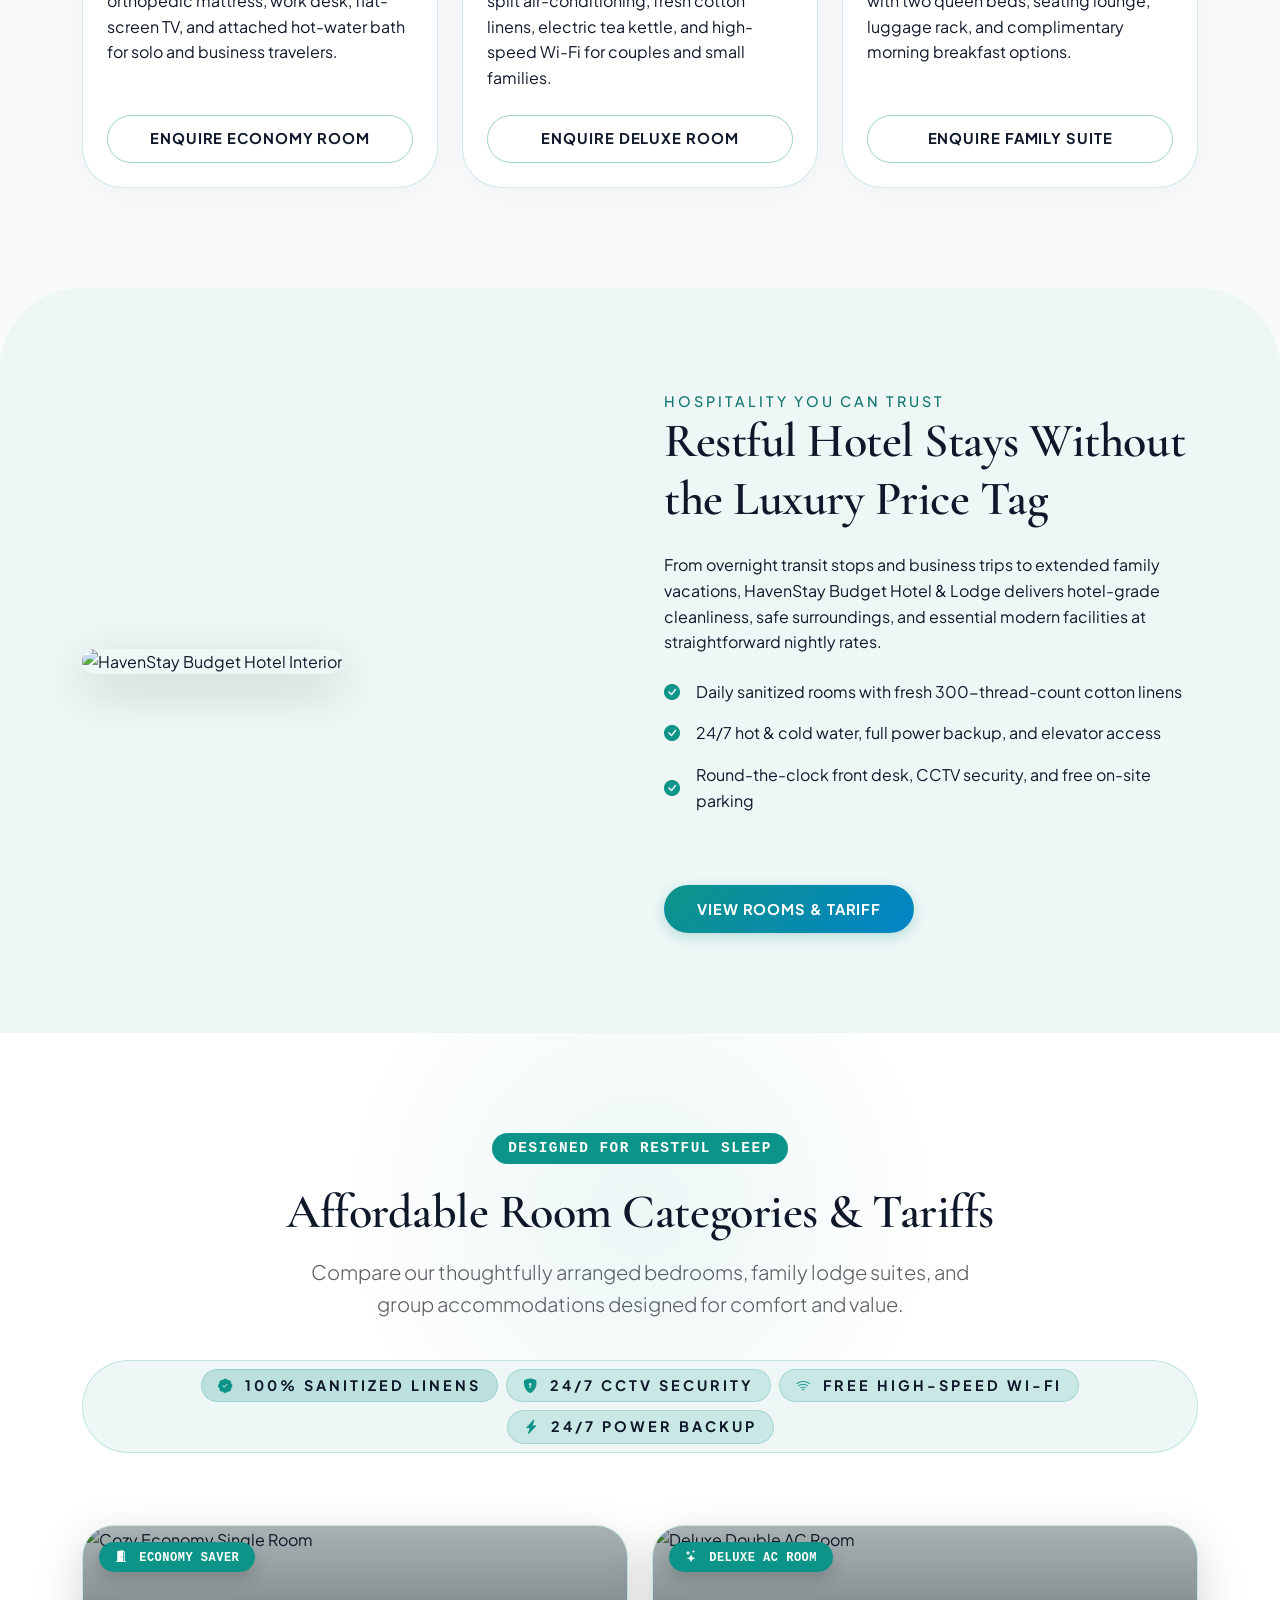
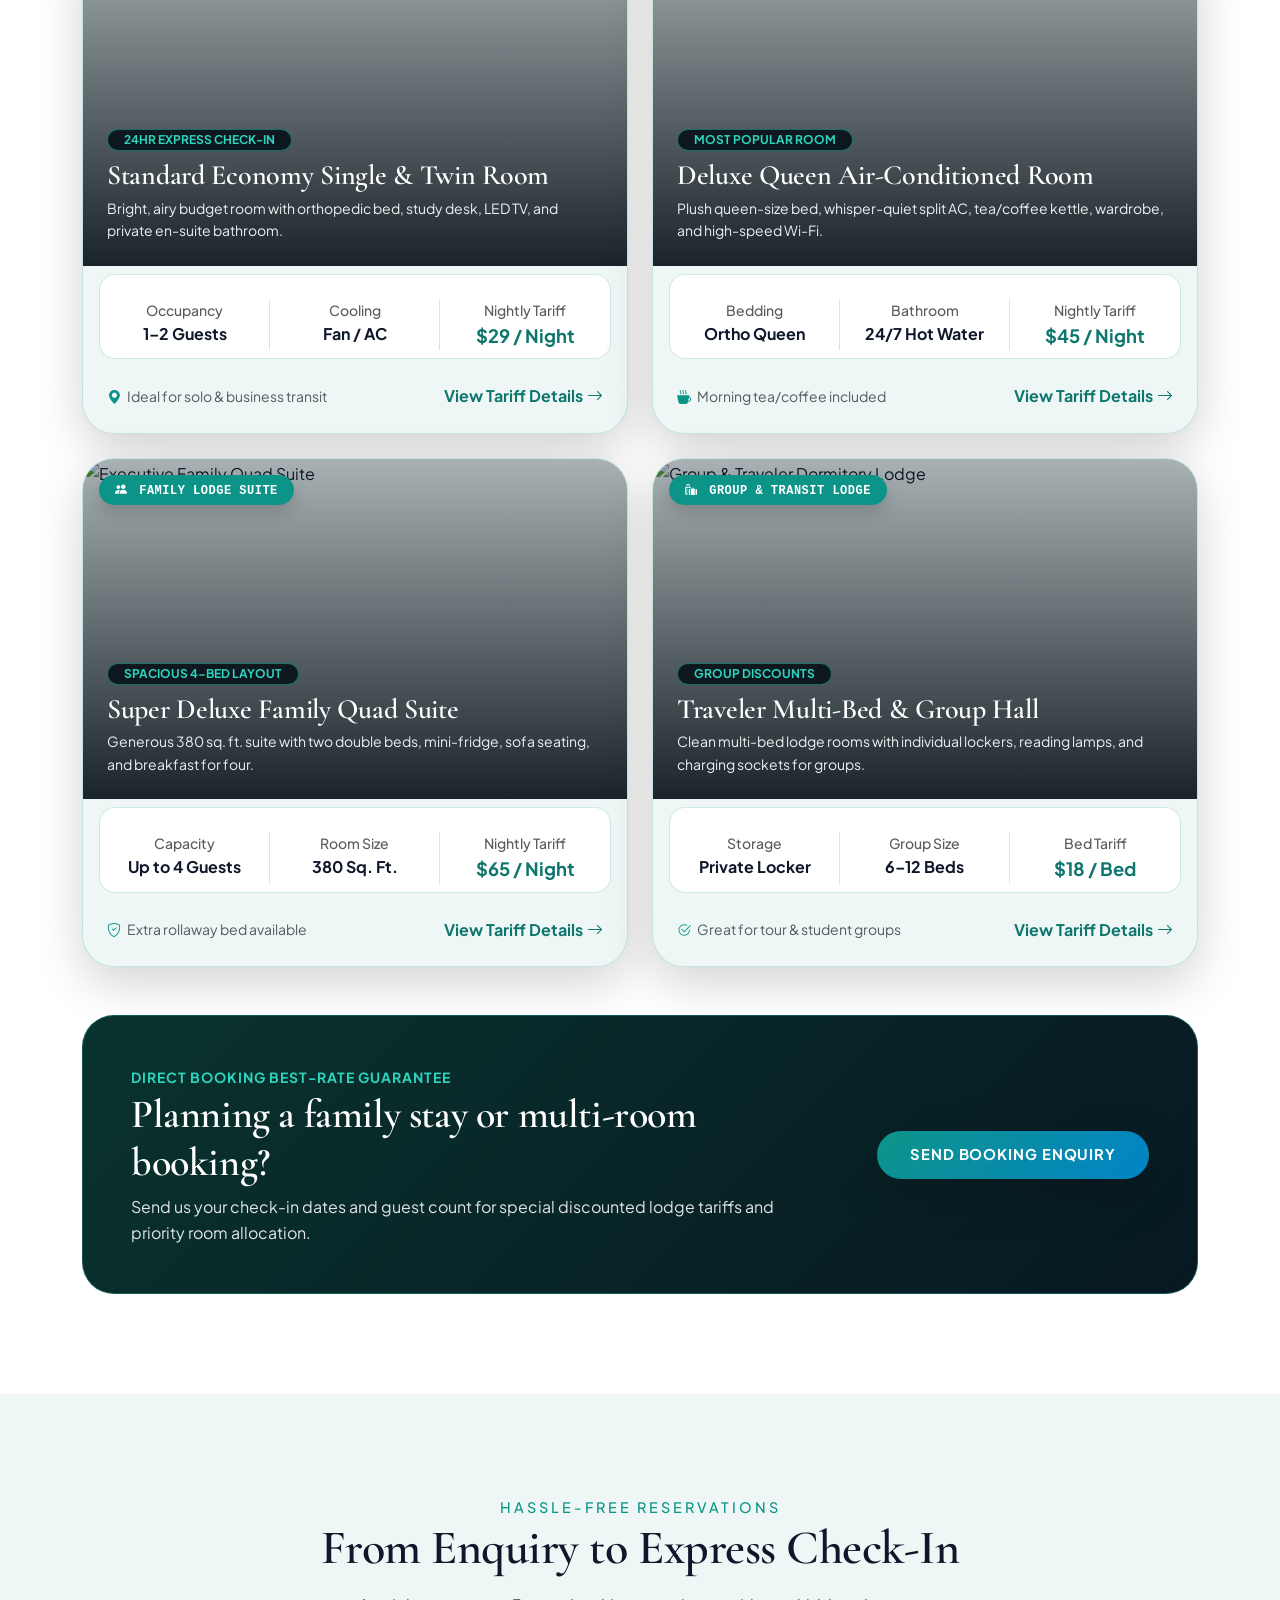
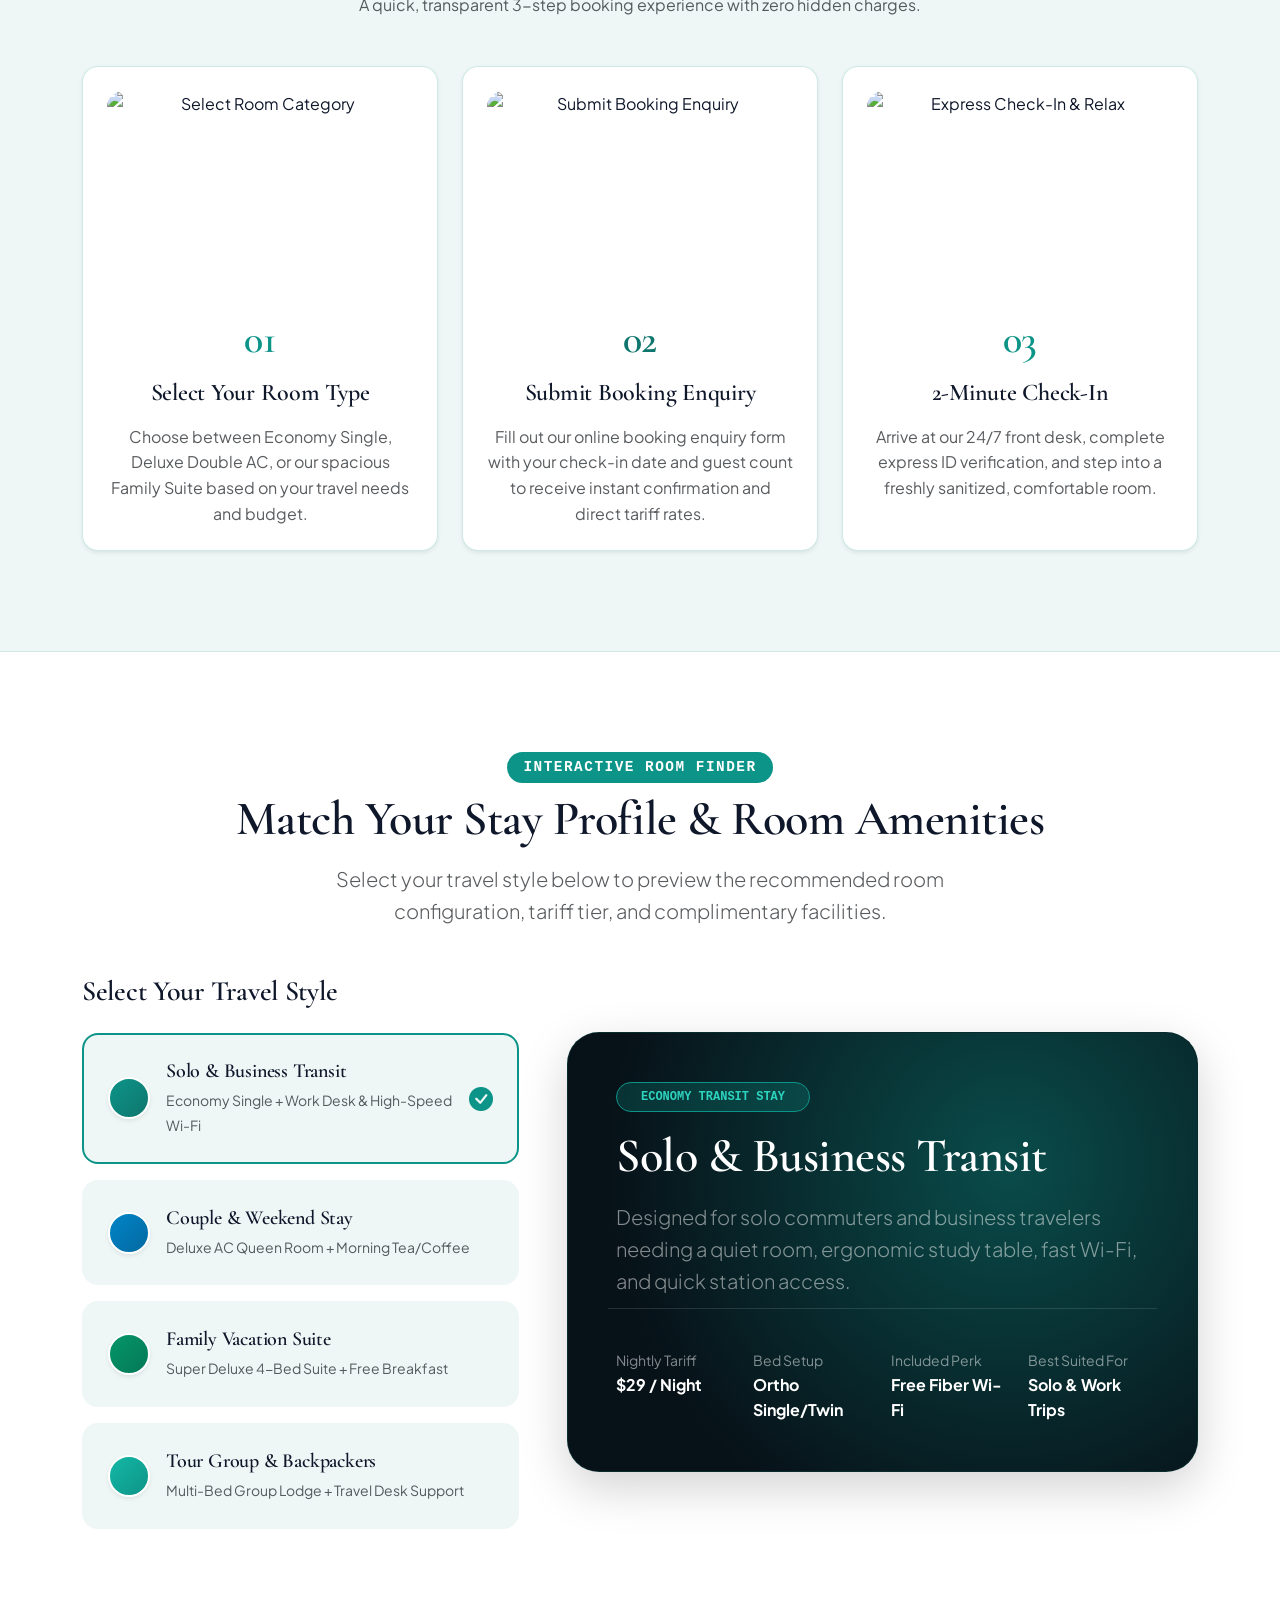
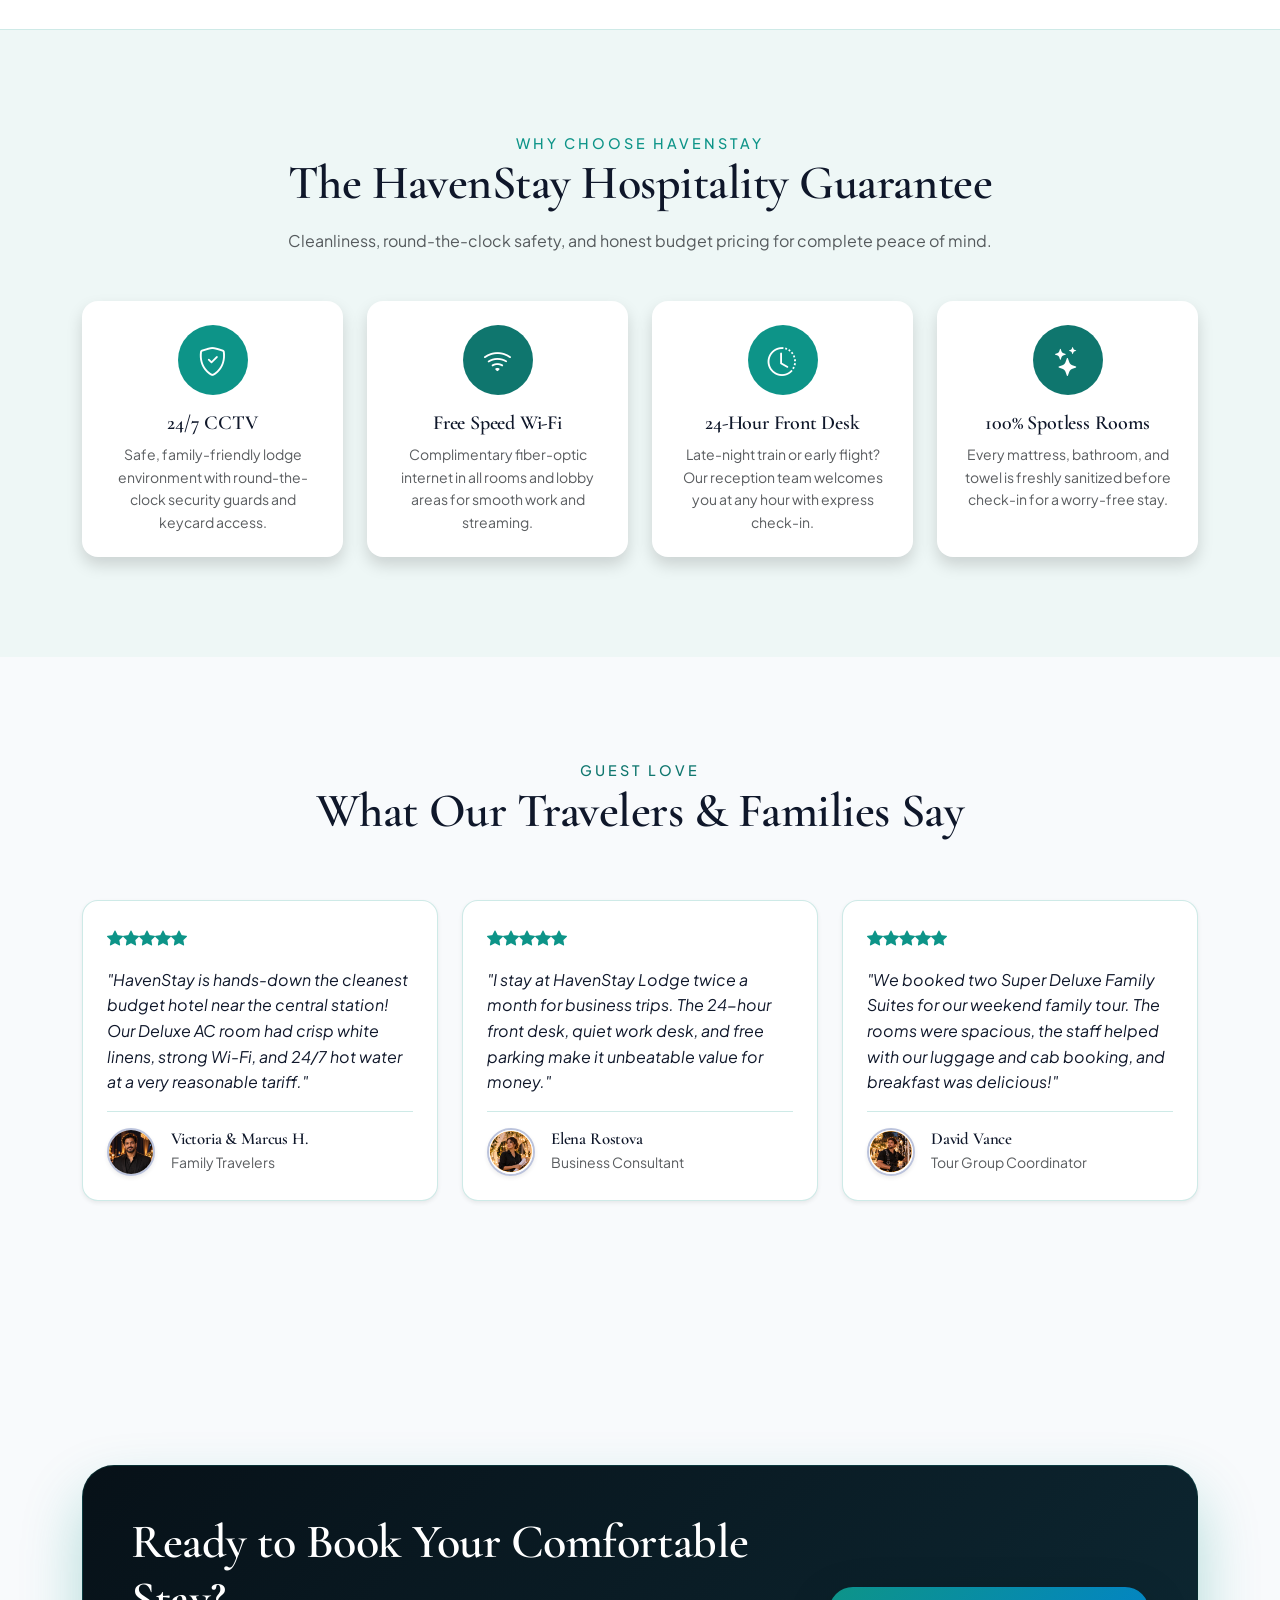
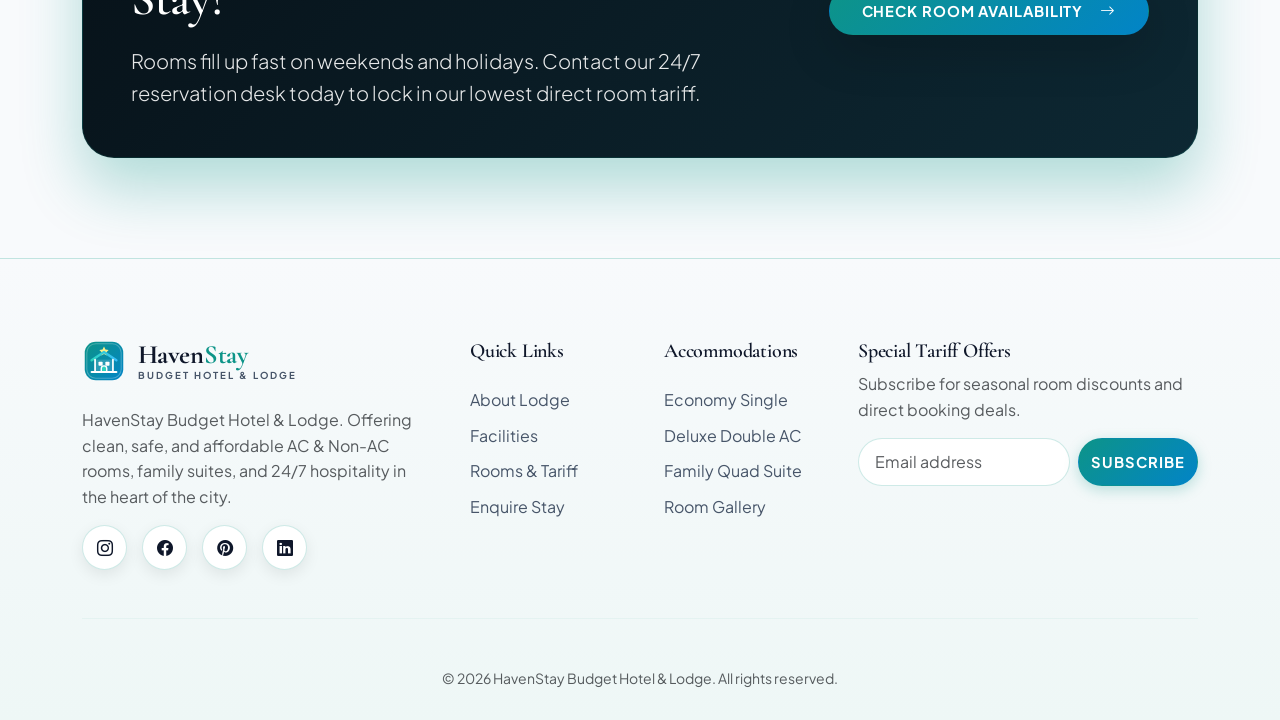
==== commit 98641c5a: "U" ====
--- a/index.html
+++ b/index.html
@@ -543,7 +543,7 @@
                     <div class="service-card p-4 text-center h-100 shadow-sm rounded-4" style="background: var(--card-bg);">
                         <img src="https://travelfineprint.com/wp-content/uploads/2026/10/tfp-hotel-room-type-vs-room-request-before-you-go.webp" class="img-fluid rounded-4 mb-4" alt="Express Check-In & Relax" style="height: 200px; width: 100%; object-fit: cover;">
                         <div class="h1 fw-bold mb-3" style="color: var(--sunflower-yellow); font-family: var(--font-heading);">03</div>
-                        <h4 class="text-main mb-3">2-Minute Check-In & Relax</h4>
+                        <h4 class="text-main mb-3">2-Minute Check-In</h4>
                         <p class="text-muted mb-0">Arrive at our 24/7 front desk, complete express ID verification, and step into a freshly sanitized, comfortable room.</p>
                     </div>
                 </div>
@@ -747,7 +747,7 @@
                         <div class="icon-circle text-white mb-3 mx-auto d-flex align-items-center justify-content-center" style="background: var(--sunflower-yellow); width: 70px; height: 70px; border-radius: 50%; font-size: 1.8rem;">
                             <i class="bi bi-shield-check"></i>
                         </div>
-                        <h5 class="fw-bold">24/7 CCTV & Security</h5>
+                        <h5 class="fw-bold">24/7 CCTV </h5>
                         <p class="text-muted mb-0 small">Safe, family-friendly lodge environment with round-the-clock security guards and keycard access.</p>
                     </div>
                 </div>
@@ -756,7 +756,7 @@
                         <div class="icon-circle text-white mb-3 mx-auto d-flex align-items-center justify-content-center" style="background: var(--sky-orange); width: 70px; height: 70px; border-radius: 50%; font-size: 1.8rem;">
                             <i class="bi bi-wifi"></i>
                         </div>
-                        <h5 class="fw-bold">Free High-Speed Wi-Fi</h5>
+                        <h5 class="fw-bold">Free Speed Wi-Fi</h5>
                         <p class="text-muted mb-0 small">Complimentary fiber-optic internet in all rooms and lobby areas for smooth work and streaming.</p>
                     </div>
                 </div>
@@ -797,7 +797,7 @@
                         </div>
                         <p class="fst-italic flex-grow-1">"HavenStay is hands-down the cleanest budget hotel near the central station! Our Deluxe AC room had crisp white linens, strong Wi-Fi, and 24/7 hot water at a very reasonable tariff."</p>
                         <div class="d-flex align-items-center gap-3 pt-3 border-top mt-auto" style="border-color: var(--border-color) !important;">
-                            <img src="assets/images/a1.png" alt="Victoria & Marcus H." class="rounded-circle object-fit-cover shadow-sm border border-2 border-warning" width="48" height="48">
+                            <img src="assets/images/a1.png" alt="Victoria & Marcus H." class="rounded-circle object-fit-cover shadow-sm border border-2 border-warning testimonial-avatar" width="48" height="48" style="width: 48px !important; height: 48px !important; min-width: 48px !important; min-height: 48px !important; aspect-ratio: 1 / 1 !important; border-radius: 50% !important; object-fit: cover !important; flex-shrink: 0 !important;">
                             <div>
                                 <h6 class="fw-bold mb-0 text-main" style="font-family: var(--font-heading); font-size: 1.05rem;">Victoria & Marcus H.</h6>
                                 <small class="text-muted">Family Travelers</small>
@@ -812,7 +812,7 @@
                         </div>
                         <p class="fst-italic flex-grow-1">"I stay at HavenStay Lodge twice a month for business trips. The 24-hour front desk, quiet work desk, and free parking make it unbeatable value for money."</p>
                         <div class="d-flex align-items-center gap-3 pt-3 border-top mt-auto" style="border-color: var(--border-color) !important;">
-                            <img src="https://media.istockphoto.com/id/2225031969/photo/portrait-smile-and-confident-business-woman-in-corporate-office-for-ambition-finance-or.jpg?s=612x612&w=0&k=20&c=C73QwUmtGE_hwKkjo3oeZLX25DpxvJNTmzXTZoFJHD4=" alt="Elena Rostova" class="rounded-circle object-fit-cover shadow-sm border border-2 border-warning" width="48" height="48">
+                            <img src="assets/images/a2.png" alt="Elena Rostova" class="rounded-circle object-fit-cover shadow-sm border border-2 border-warning testimonial-avatar" width="48" height="48" style="width: 48px !important; height: 48px !important; min-width: 48px !important; min-height: 48px !important; aspect-ratio: 1 / 1 !important; border-radius: 50% !important; object-fit: cover !important; flex-shrink: 0 !important;">
                             <div>
                                 <h6 class="fw-bold mb-0 text-main" style="font-family: var(--font-heading); font-size: 1.05rem;">Elena Rostova</h6>
                                 <small class="text-muted">Business Consultant</small>
@@ -827,7 +827,7 @@
                         </div>
                         <p class="fst-italic flex-grow-1">"We booked two Super Deluxe Family Suites for our weekend family tour. The rooms were spacious, the staff helped with our luggage and cab booking, and breakfast was delicious!"</p>
                         <div class="d-flex align-items-center gap-3 pt-3 border-top mt-auto" style="border-color: var(--border-color) !important;">
-                            <img src="https://t3.ftcdn.net/jpg/02/79/78/48/360_F_279784836_4eKMjfIfDtaICKmaSBAyft2Y43u5V76Q.jpg" alt="David Vance" class="rounded-circle object-fit-cover shadow-sm border border-2 border-warning" width="48" height="48">
+                            <img src="assets/images/a3.png" alt="David Vance" class="rounded-circle object-fit-cover shadow-sm border border-2 border-warning testimonial-avatar" width="48" height="48" style="width: 48px !important; height: 48px !important; min-width: 48px !important; min-height: 48px !important; aspect-ratio: 1 / 1 !important; border-radius: 50% !important; object-fit: cover !important; flex-shrink: 0 !important;">
                             <div>
                                 <h6 class="fw-bold mb-0 text-main" style="font-family: var(--font-heading); font-size: 1.05rem;">David Vance</h6>
                                 <small class="text-muted">Tour Group Coordinator</small>
--- a/assets/css/style.css
+++ b/assets/css/style.css
@@ -410,7 +410,7 @@
 .hero-section {
     position: relative;
     padding: 130px 0 80px;
-    min-height: 90vh;
+    min-height: 100vh;
     display: flex;
     align-items: center;
     background: radial-gradient(circle at 80% 20%, rgba(13, 148, 136, 0.28) 0%, transparent 50%),
@@ -709,6 +709,13 @@
     margin-bottom: 3px;
 }
 
+.booking-field-label i {
+    color: #2dd4bf !important;
+    font-size: 0.86rem;
+    filter: drop-shadow(0 0 3px rgba(45, 212, 191, 0.5));
+    vertical-align: -1px;
+}
+
 .booking-field-input {
     width: 100%;
     background: transparent;
@@ -725,10 +732,30 @@
     color: #ffffff;
 }
 
+.hero-booking-card input[type="date"]::-webkit-calendar-picker-indicator,
+input[type="date"].booking-field-input::-webkit-calendar-picker-indicator,
 .booking-field-input::-webkit-calendar-picker-indicator {
-    cursor: pointer;
-    filter: invert(0.8) sepia(1) saturate(3) hue-rotate(130deg);
-    opacity: 0.85;
+    cursor: pointer !important;
+    background-image: url("data:image/svg+xml,%3Csvg xmlns='http://www.w3.org/2000/svg' width='16' height='16' fill='%23ffffff' viewBox='0 0 16 16'%3E%3Cpath d='M3.5 0a.5.5 0 0 1 .5.5V1h8V.5a.5.5 0 0 1 1 0V1h1a2 2 0 0 1 2 2v11a2 2 0 0 1-2 2H2a2 2 0 0 1-2-2V3a2 2 0 0 1 2-2h1V.5a.5.5 0 0 1 .5-.5zM2 2a1 1 0 0 0-1 1v1h14V3a1 1 0 0 0-1-1H2zm13 3H1v9a1 1 0 0 0 1 1h12a1 1 0 0 0 1-1V5z'/%3E%3Cpath fill='%232dd4bf' d='M11 7.5a.5.5 0 0 1 .5-.5h1a.5.5 0 0 1 .5.5v1a.5.5 0 0 1-.5.5h-1a.5.5 0 0 1-.5-.5v-1zm-3 0a.5.5 0 0 1 .5-.5h1a.5.5 0 0 1 .5.5v1a.5.5 0 0 1-.5.5h-1a.5.5 0 0 1-.5-.5v-1zm-5 3a.5.5 0 0 1 .5-.5h1a.5.5 0 0 1 .5.5v1a.5.5 0 0 1-.5.5h-1a.5.5 0 0 1-.5-.5v-1zm3 0a.5.5 0 0 1 .5-.5h1a.5.5 0 0 1 .5.5v1a.5.5 0 0 1-.5.5h-1a.5.5 0 0 1-.5-.5v-1z'/%3E%3C/svg%3E") !important;
+    background-repeat: no-repeat !important;
+    background-position: center !important;
+    background-size: 16px 16px !important;
+    background-color: rgba(45, 212, 191, 0.22) !important;
+    border: 1px solid rgba(45, 212, 191, 0.55) !important;
+    filter: none !important;
+    opacity: 1 !important;
+    width: 26px !important;
+    height: 26px !important;
+    border-radius: 6px !important;
+    padding: 4px !important;
+    transition: transform 0.2s ease, background-color 0.2s ease;
+}
+
+.hero-booking-card input[type="date"]::-webkit-calendar-picker-indicator:hover,
+input[type="date"].booking-field-input::-webkit-calendar-picker-indicator:hover,
+.booking-field-input::-webkit-calendar-picker-indicator:hover {
+    transform: scale(1.1);
+    background-color: rgba(45, 212, 191, 0.42) !important;
 }
 
 @media (max-width: 991px) {
@@ -1009,6 +1036,22 @@
         height: auto;
     }
 
+    /* Keep profile and testimonial avatars perfectly circular on mobile and tablet */
+    .testimonial-avatar,
+    img.testimonial-avatar,
+    .rounded-circle.object-fit-cover,
+    img.rounded-circle {
+        width: 48px !important;
+        height: 48px !important;
+        min-width: 48px !important;
+        min-height: 48px !important;
+        max-width: 48px !important;
+        aspect-ratio: 1 / 1 !important;
+        border-radius: 50% !important;
+        object-fit: cover !important;
+        flex-shrink: 0 !important;
+    }
+
     /* Fix wide hero sections */
     .hero-section,
     .hero-sec,
@@ -1016,6 +1059,25 @@
         max-width: 100vw;
         overflow: clip;
     }
+}
+
+/* Testimonial & Review Avatar Circular Guarantee */
+.testimonial-avatar,
+.rounded-circle.object-fit-cover,
+img.rounded-circle {
+    aspect-ratio: 1 / 1 !important;
+    border-radius: 50% !important;
+    object-fit: cover !important;
+    flex-shrink: 0 !important;
+}
+
+/* High-Contrast Hero Section Subtext for Subpages (about, services, gallery, pricing, contact, quote) */
+header.section-padding p.lead {
+    color: rgba(255, 255, 255, 0.95) !important;
+    font-size: 1.2rem;
+    line-height: 1.7;
+    text-shadow: 0 2px 10px rgba(0, 0, 0, 0.75);
+    font-weight: 400;
 }
 
 /* Accordion Custom Styling */
--- a/assets/css/dark-mode.css
+++ b/assets/css/dark-mode.css
@@ -87,8 +87,41 @@
 }
 
 body[data-theme='dark'] input[type="date"]::-webkit-calendar-picker-indicator {
-    filter: invert(1) brightness(2) !important;
+    background-image: url("data:image/svg+xml,%3Csvg xmlns='http://www.w3.org/2000/svg' width='16' height='16' fill='%23ffffff' viewBox='0 0 16 16'%3E%3Cpath d='M3.5 0a.5.5 0 0 1 .5.5V1h8V.5a.5.5 0 0 1 1 0V1h1a2 2 0 0 1 2 2v11a2 2 0 0 1-2 2H2a2 2 0 0 1-2-2V3a2 2 0 0 1 2-2h1V.5a.5.5 0 0 1 .5-.5zM2 2a1 1 0 0 0-1 1v1h14V3a1 1 0 0 0-1-1H2zm13 3H1v9a1 1 0 0 0 1 1h12a1 1 0 0 0 1-1V5z'/%3E%3Cpath fill='%232dd4bf' d='M11 7.5a.5.5 0 0 1 .5-.5h1a.5.5 0 0 1 .5.5v1a.5.5 0 0 1-.5.5h-1a.5.5 0 0 1-.5-.5v-1zm-3 0a.5.5 0 0 1 .5-.5h1a.5.5 0 0 1 .5.5v1a.5.5 0 0 1-.5.5h-1a.5.5 0 0 1-.5-.5v-1zm-5 3a.5.5 0 0 1 .5-.5h1a.5.5 0 0 1 .5.5v1a.5.5 0 0 1-.5.5h-1a.5.5 0 0 1-.5-.5v-1zm3 0a.5.5 0 0 1 .5-.5h1a.5.5 0 0 1 .5.5v1a.5.5 0 0 1-.5.5h-1a.5.5 0 0 1-.5-.5v-1z'/%3E%3C/svg%3E") !important;
+    background-repeat: no-repeat !important;
+    background-position: center !important;
+    background-size: 16px 16px !important;
+    background-color: rgba(45, 212, 191, 0.2) !important;
+    border: 1px solid rgba(45, 212, 191, 0.5) !important;
+    filter: none !important;
+    opacity: 1 !important;
+    width: 26px;
+    height: 26px;
+    border-radius: 6px;
+    padding: 4px;
     cursor: pointer;
+}
+
+body[data-theme='dark'] .hero-booking-card input[type="date"]::-webkit-calendar-picker-indicator,
+body[data-theme='dark'] .booking-field-input::-webkit-calendar-picker-indicator {
+    background-image: url("data:image/svg+xml,%3Csvg xmlns='http://www.w3.org/2000/svg' width='16' height='16' fill='%23ffffff' viewBox='0 0 16 16'%3E%3Cpath d='M3.5 0a.5.5 0 0 1 .5.5V1h8V.5a.5.5 0 0 1 1 0V1h1a2 2 0 0 1 2 2v11a2 2 0 0 1-2 2H2a2 2 0 0 1-2-2V3a2 2 0 0 1 2-2h1V.5a.5.5 0 0 1 .5-.5zM2 2a1 1 0 0 0-1 1v1h14V3a1 1 0 0 0-1-1H2zm13 3H1v9a1 1 0 0 0 1 1h12a1 1 0 0 0 1-1V5z'/%3E%3Cpath fill='%232dd4bf' d='M11 7.5a.5.5 0 0 1 .5-.5h1a.5.5 0 0 1 .5.5v1a.5.5 0 0 1-.5.5h-1a.5.5 0 0 1-.5-.5v-1zm-3 0a.5.5 0 0 1 .5-.5h1a.5.5 0 0 1 .5.5v1a.5.5 0 0 1-.5.5h-1a.5.5 0 0 1-.5-.5v-1zm-5 3a.5.5 0 0 1 .5-.5h1a.5.5 0 0 1 .5.5v1a.5.5 0 0 1-.5.5h-1a.5.5 0 0 1-.5-.5v-1zm3 0a.5.5 0 0 1 .5-.5h1a.5.5 0 0 1 .5.5v1a.5.5 0 0 1-.5.5h-1a.5.5 0 0 1-.5-.5v-1z'/%3E%3C/svg%3E") !important;
+    background-repeat: no-repeat !important;
+    background-position: center !important;
+    background-size: 16px 16px !important;
+    background-color: rgba(45, 212, 191, 0.22) !important;
+    border: 1px solid rgba(45, 212, 191, 0.5) !important;
+    filter: none !important;
+    opacity: 1 !important;
+    width: 26px;
+    height: 26px;
+    border-radius: 6px;
+    padding: 4px;
+    cursor: pointer;
+}
+
+body[data-theme='dark'] .hero-booking-card input[type="date"]::-webkit-calendar-picker-indicator:hover,
+body[data-theme='dark'] .booking-field-input::-webkit-calendar-picker-indicator:hover {
+    background-color: rgba(45, 212, 191, 0.42) !important;
 }
 
 body[data-theme='dark'] .navbar-toggler {
